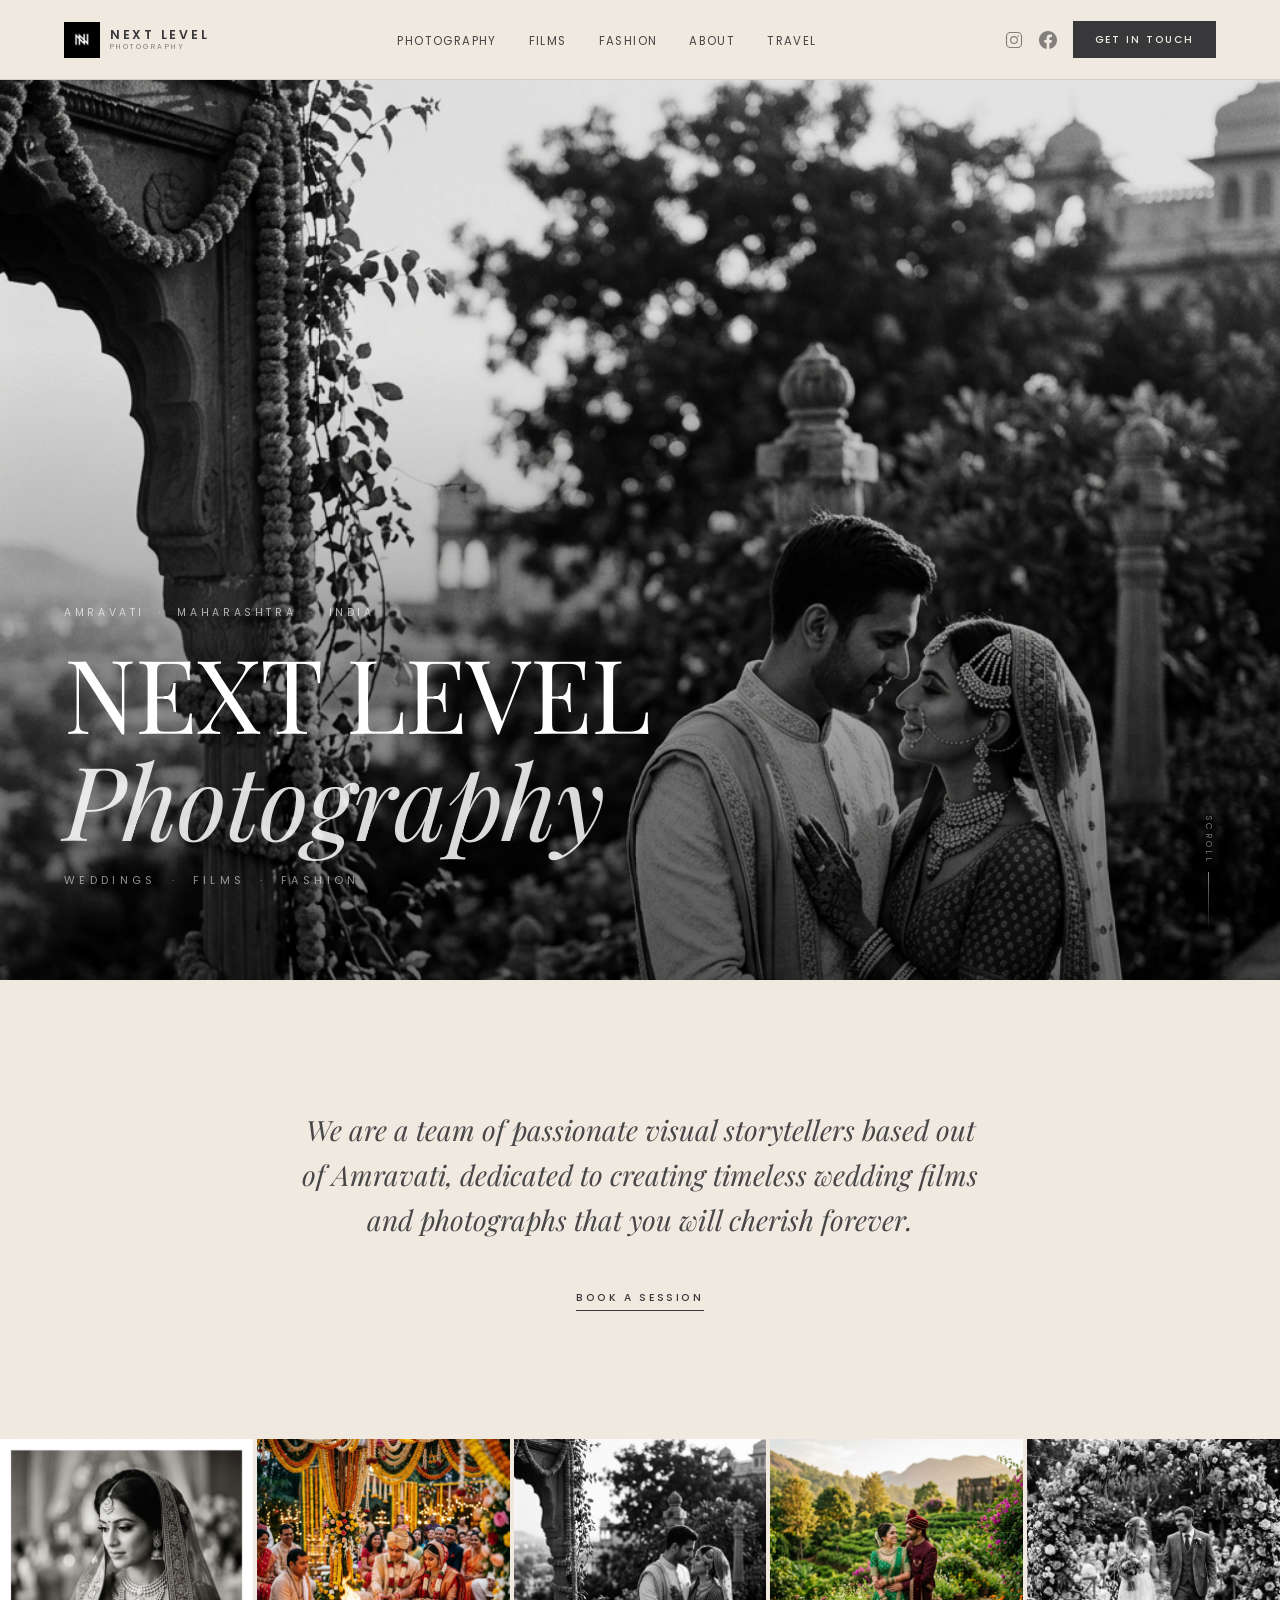
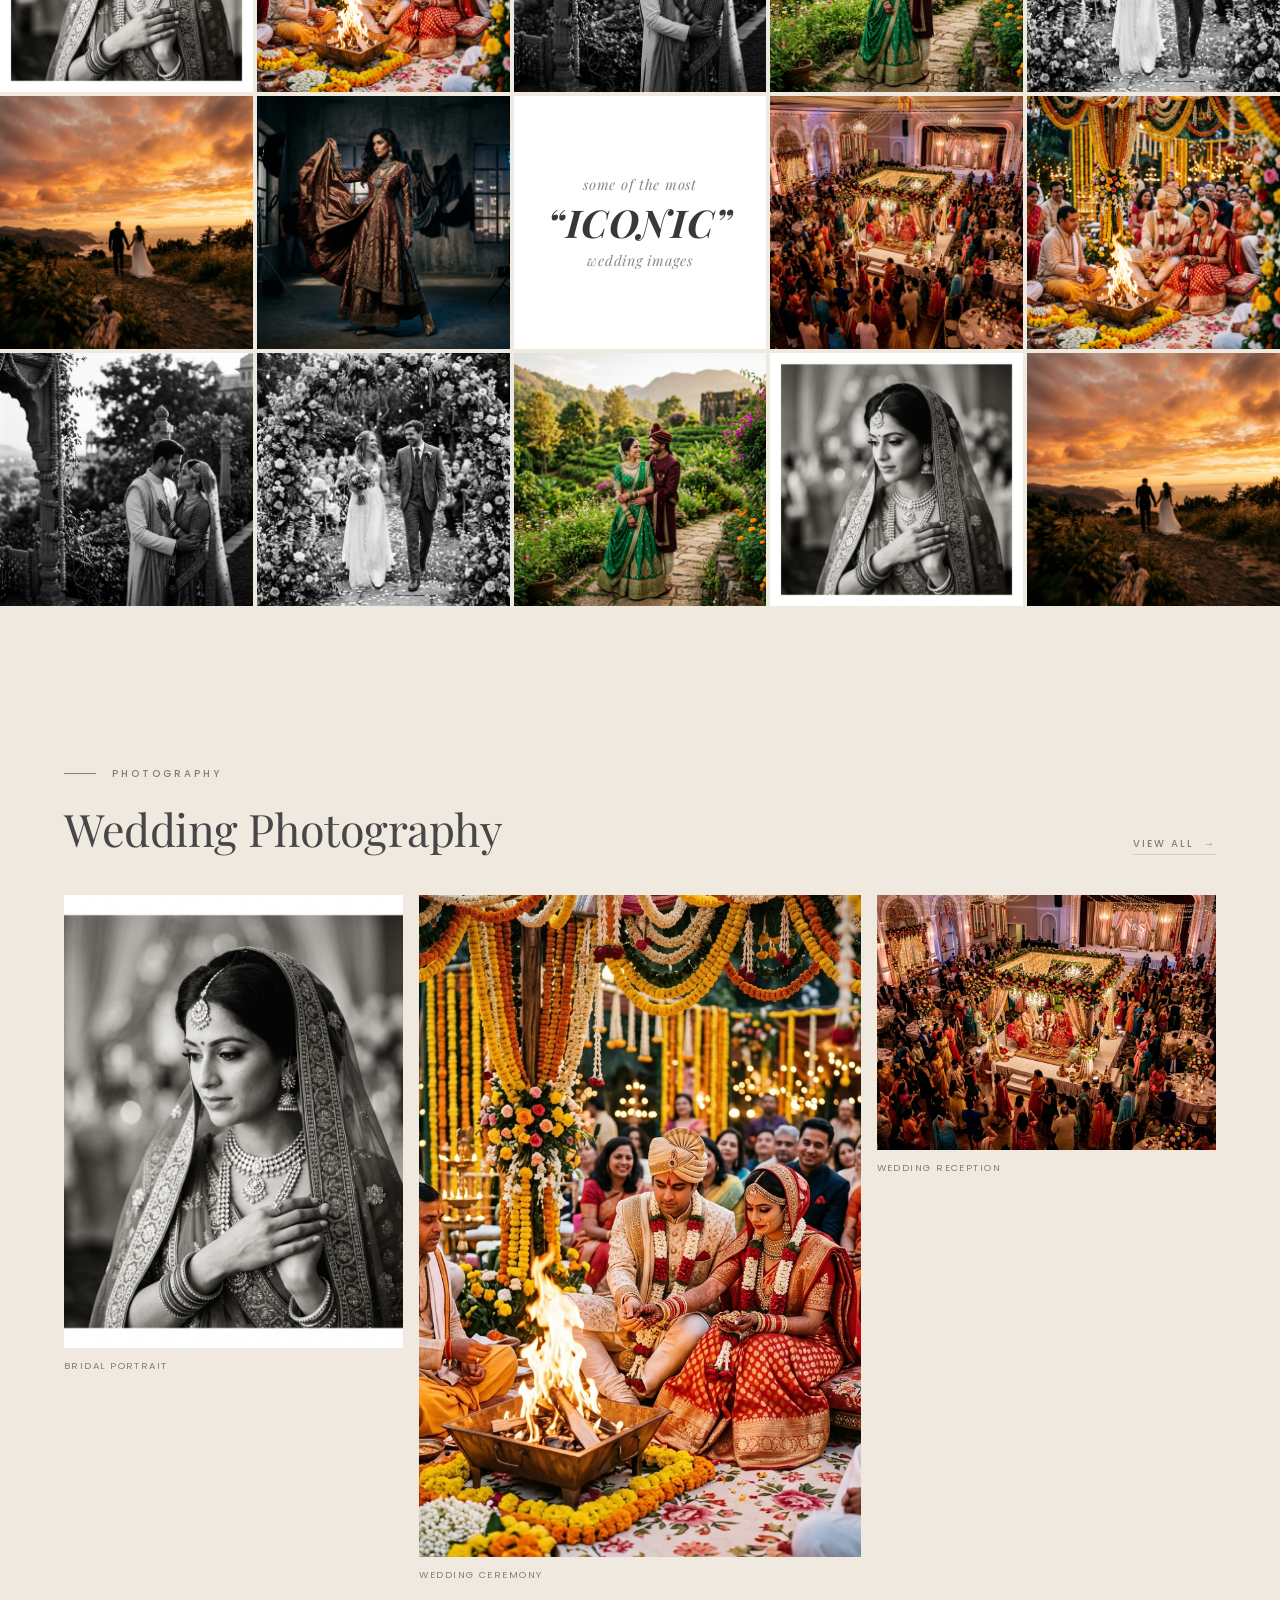
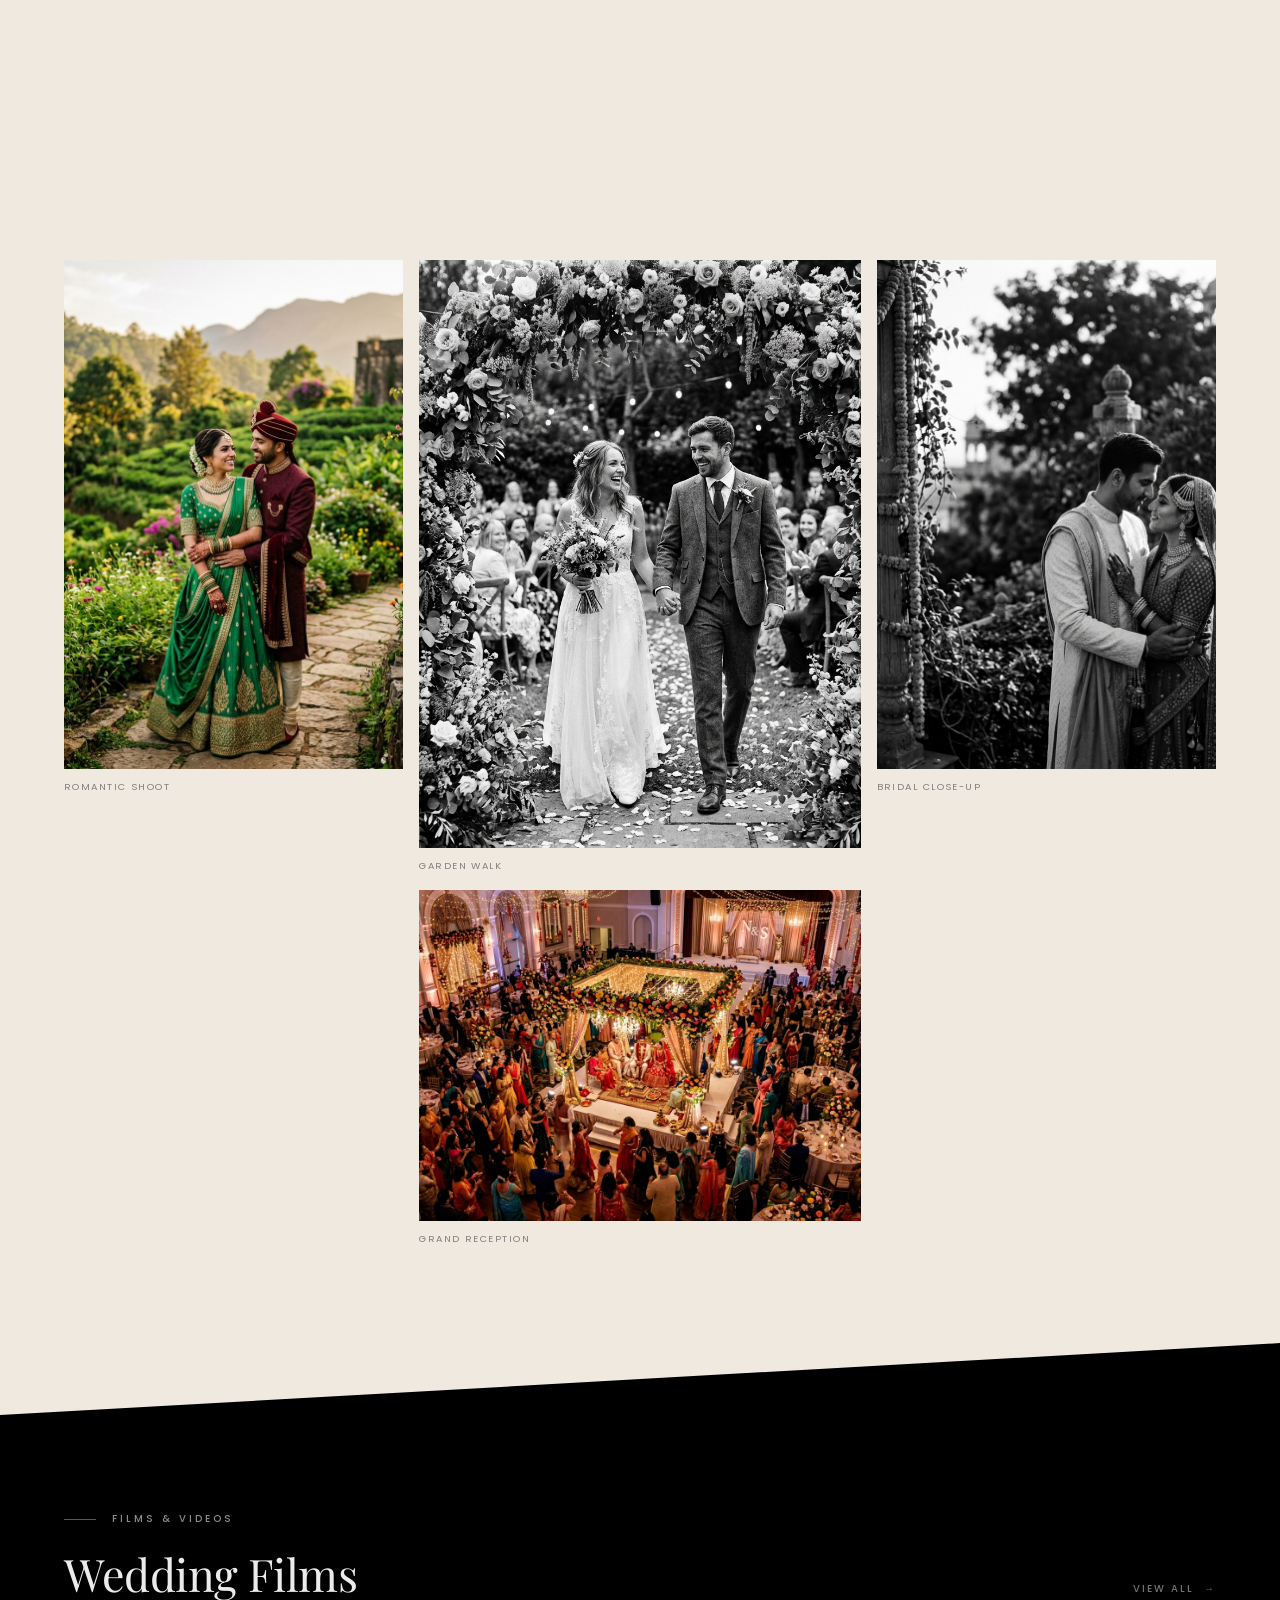
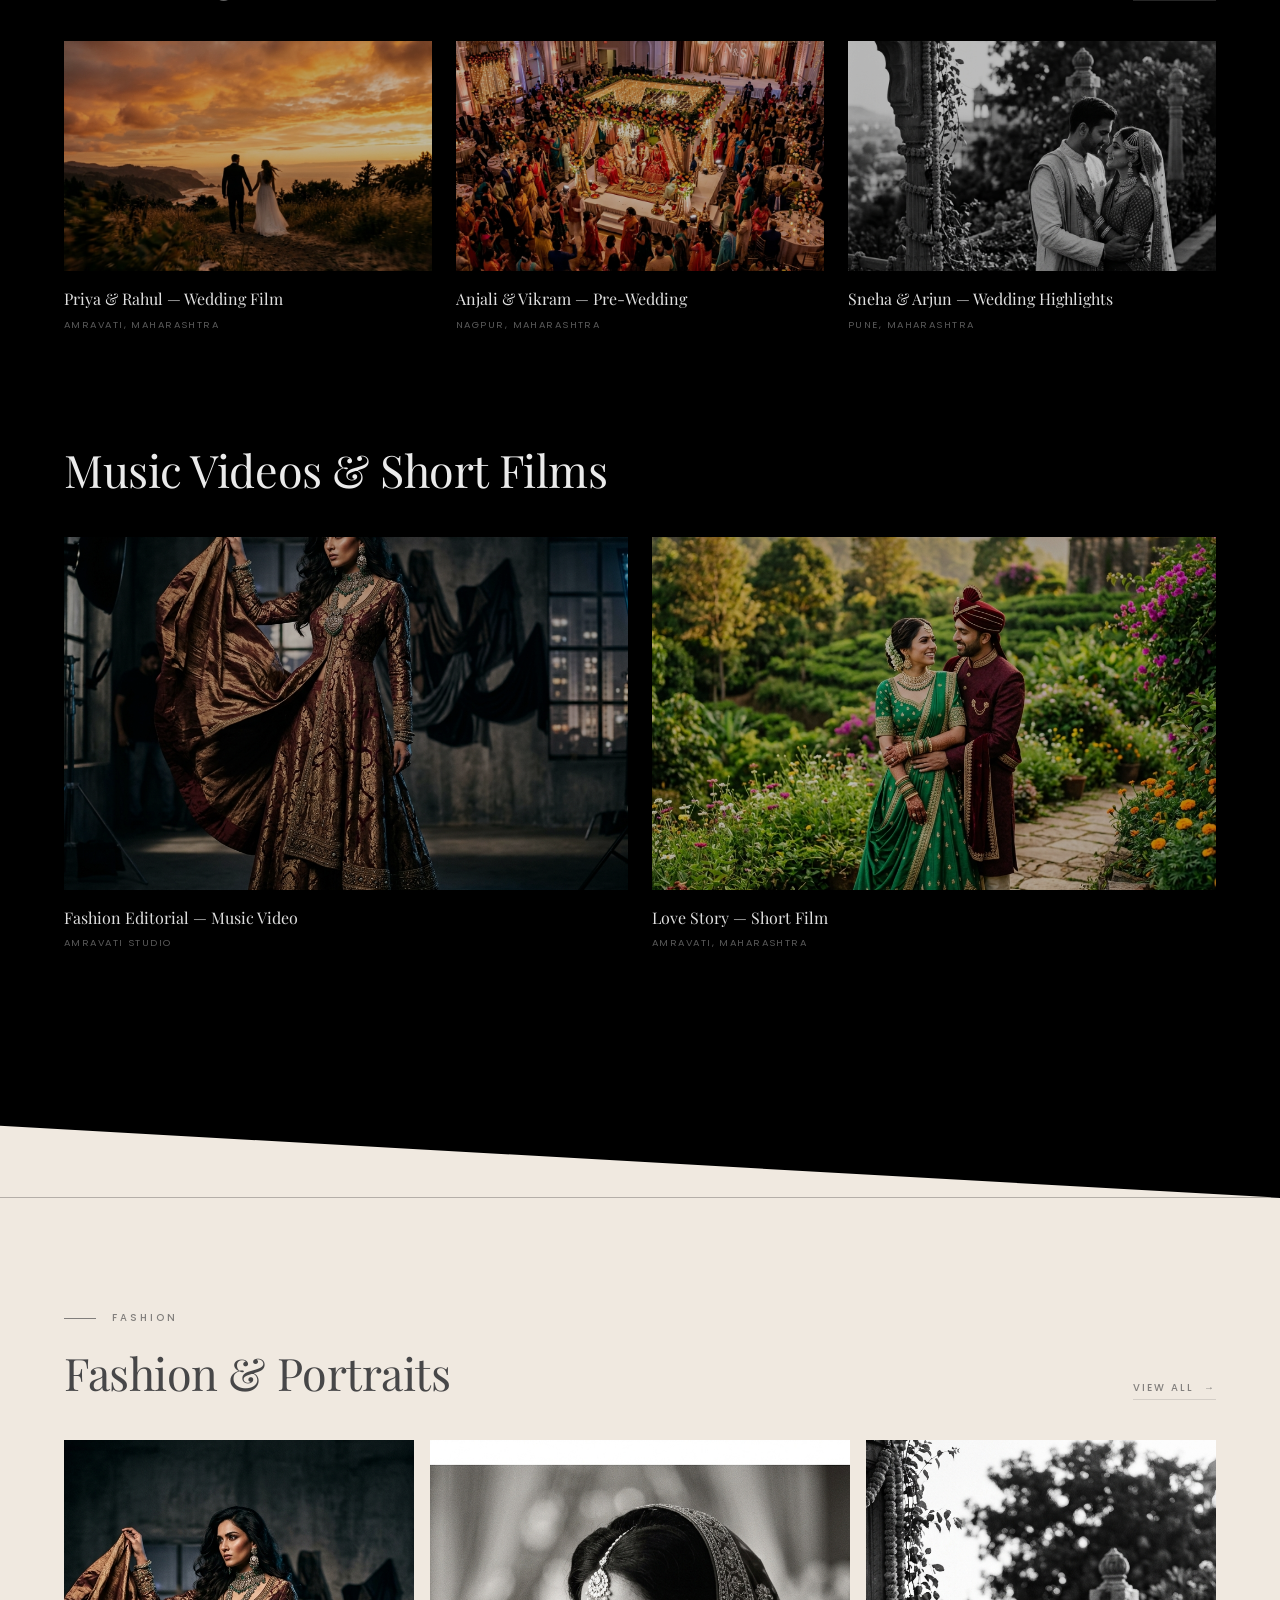
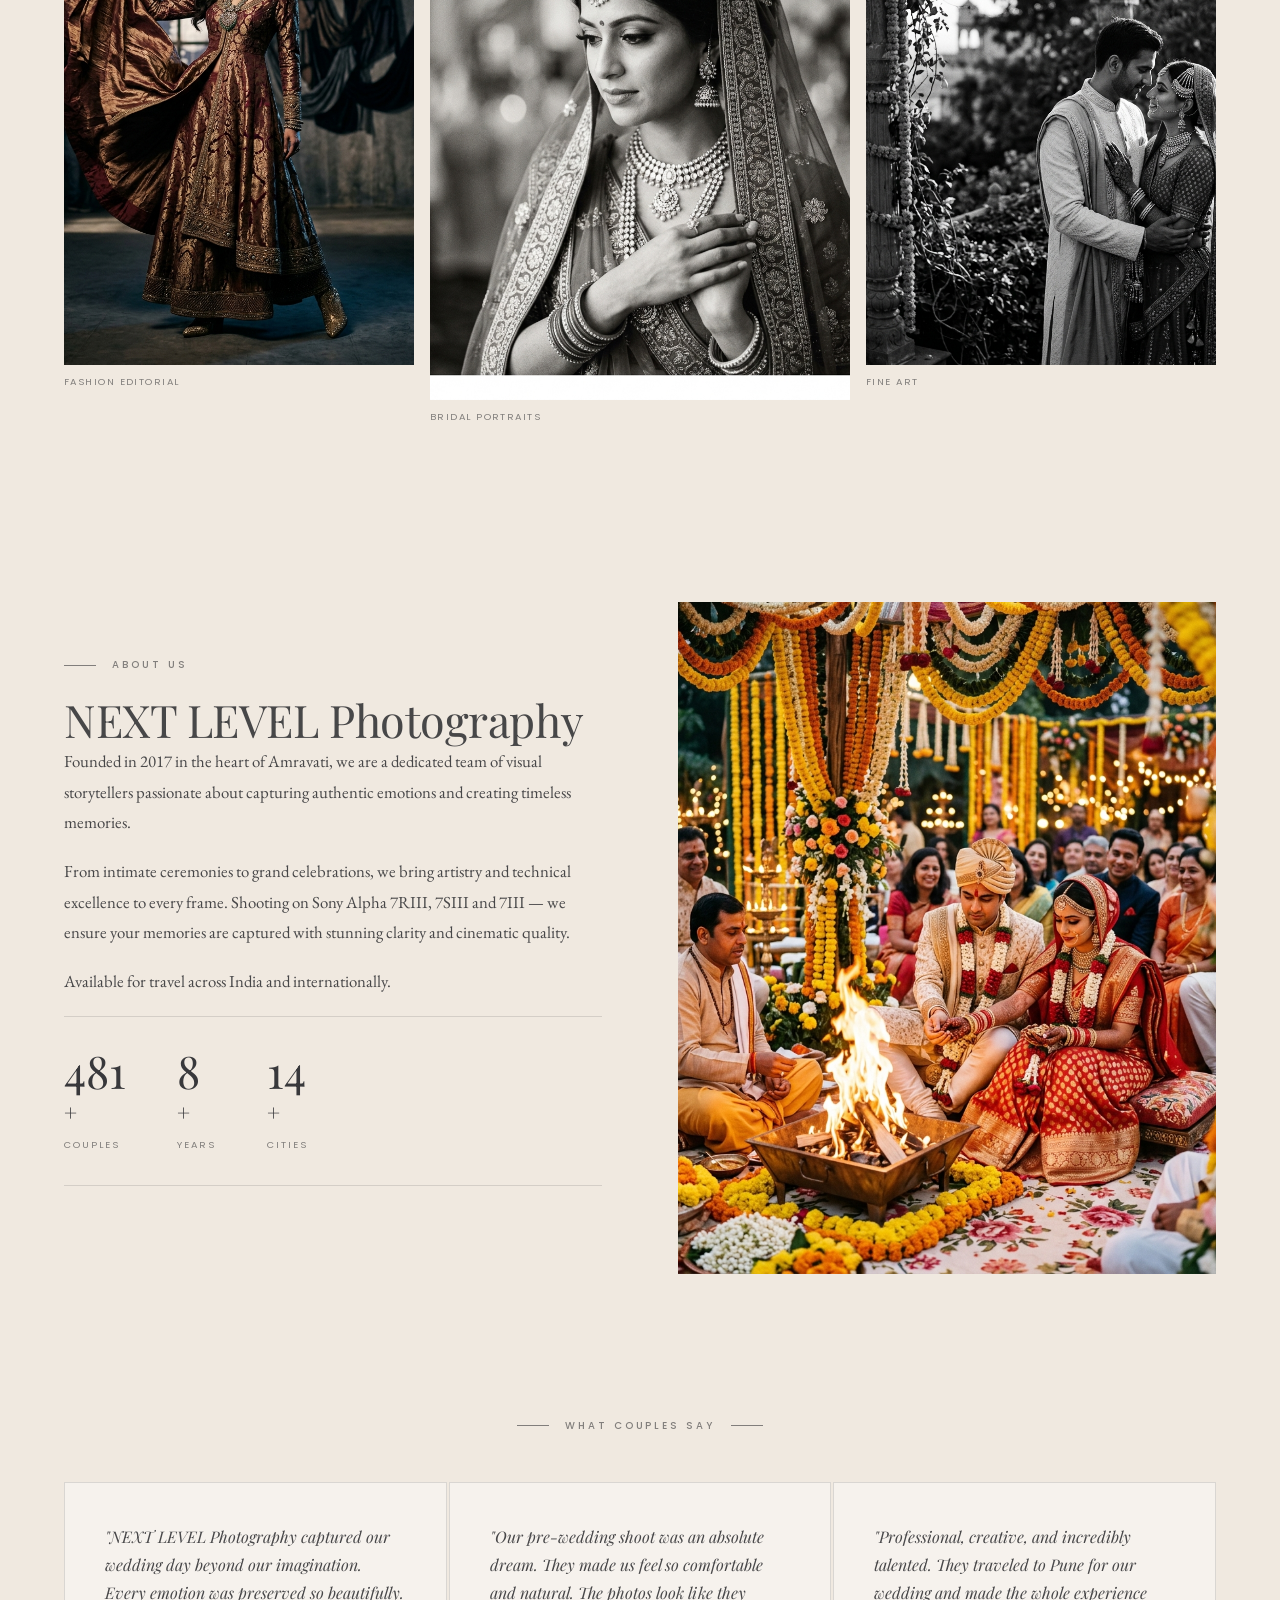
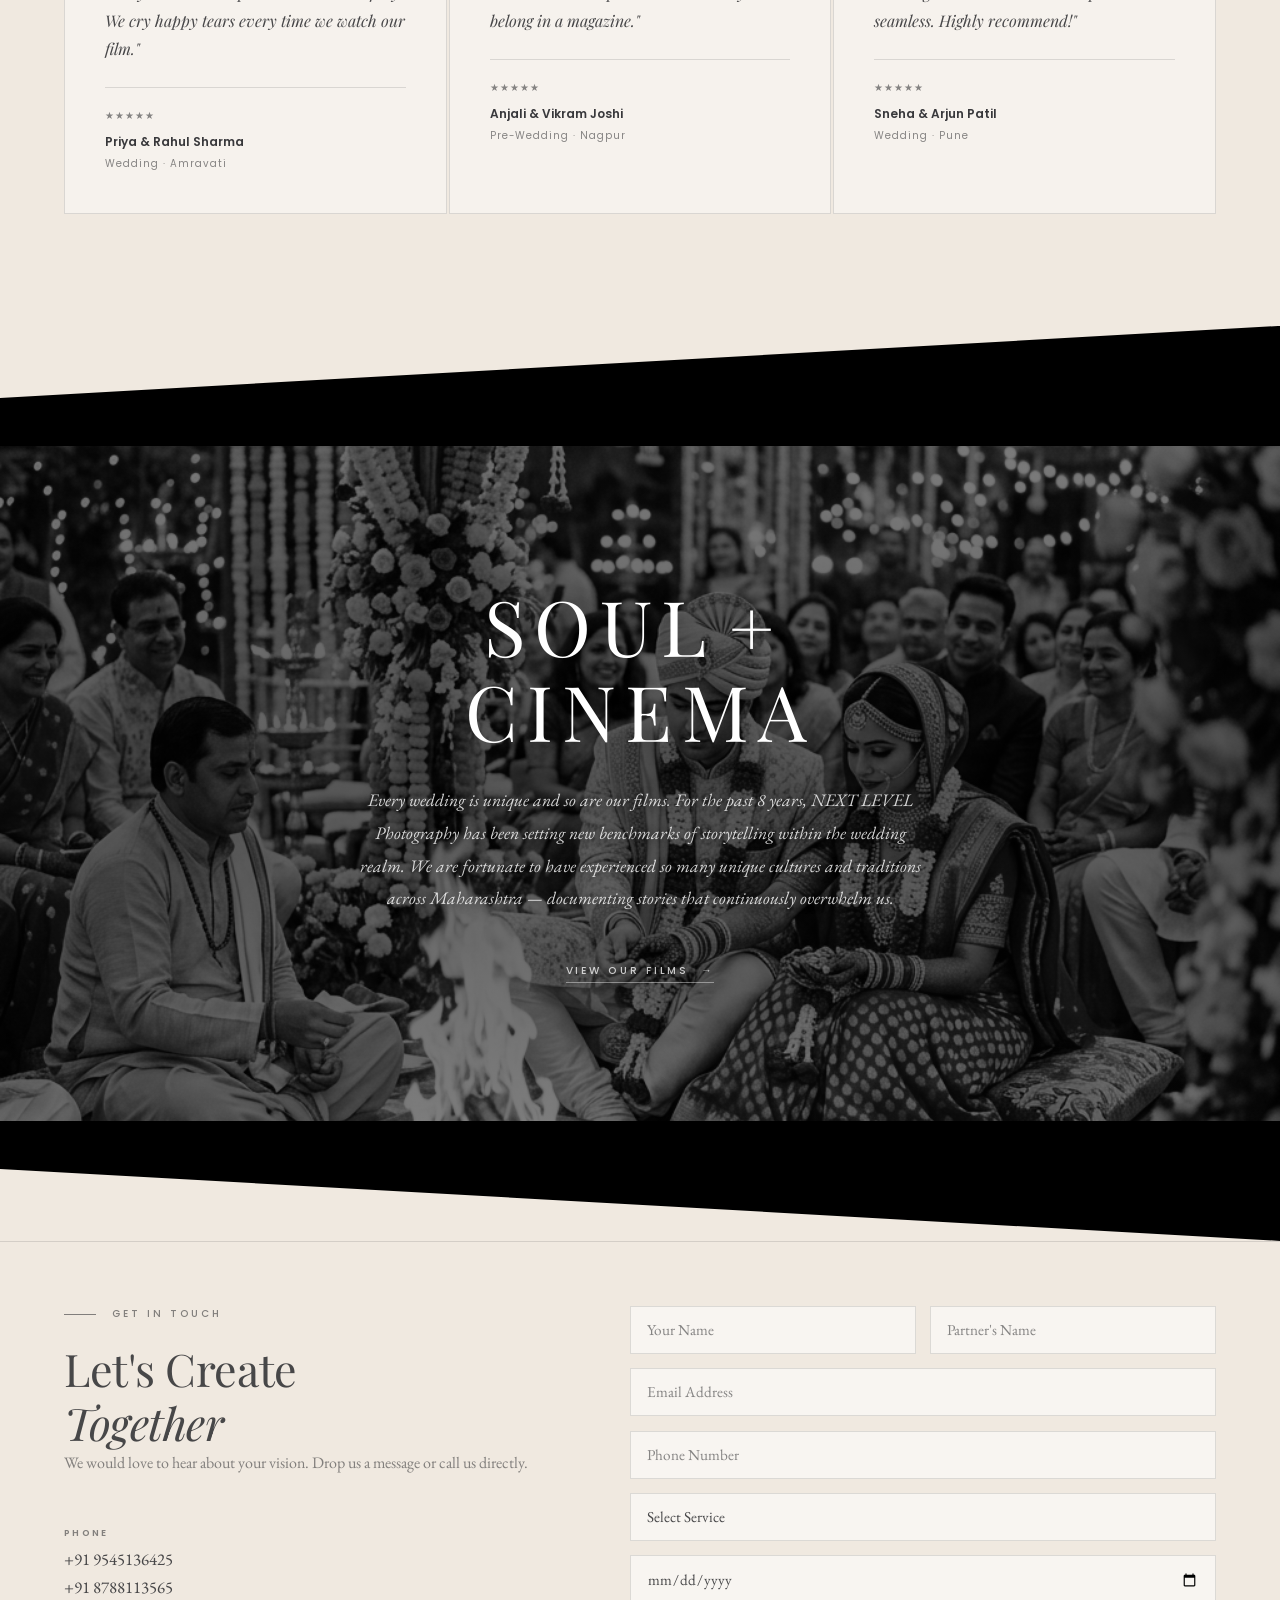
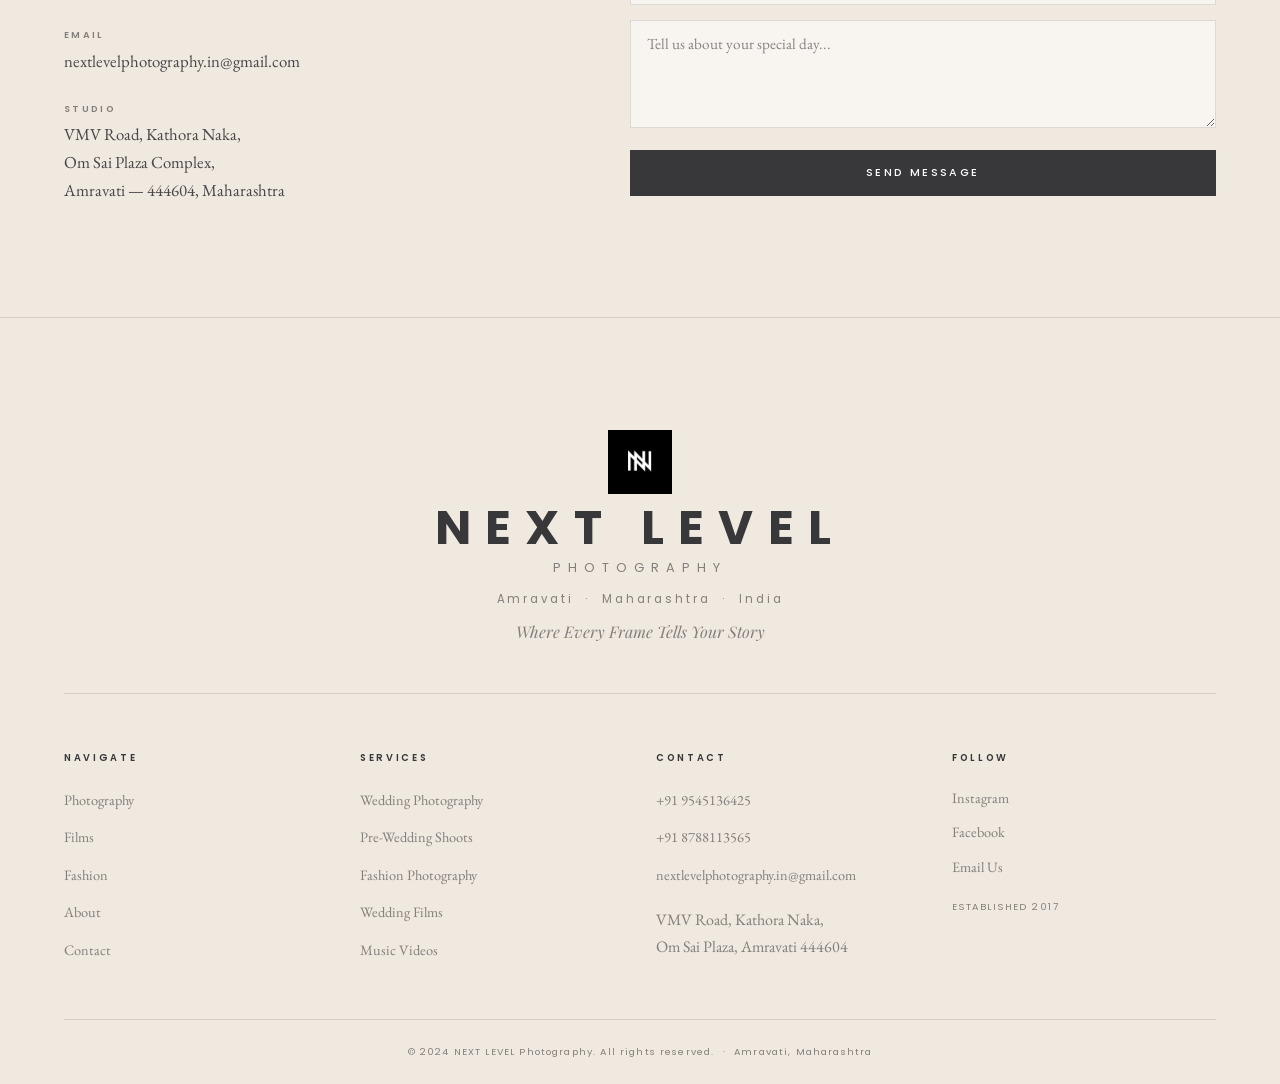
==== index.html @ 2b066a84 "Initial commit: NEXT LEVEL Photography website - houseontheclouds.com clone with NL branding, iconic" ====
<!DOCTYPE html>
<html lang="en">
<head>
  <meta charset="UTF-8" />
  <meta name="viewport" content="width=device-width, initial-scale=1.0" />
  <title>NEXT LEVEL Photography | Wedding Photographers in Amravati</title>
  <meta name="description" content="NEXT LEVEL Photography — Amravati's finest wedding, pre-wedding & fashion photographers. Cinematic films. Call +91 9545136425." />

  <!-- Fonts: exact match to houseontheclouds.com -->
  <link rel="preconnect" href="https://fonts.googleapis.com" />
  <link rel="preconnect" href="https://fonts.gstatic.com" crossorigin />
  <link href="https://fonts.googleapis.com/css2?family=Poppins:ital,wght@0,300;0,400;0,500;0,600;0,700;1,300;1,400&family=Playfair+Display:ital,wght@0,400;0,500;0,600;0,700;1,400;1,500;1,600;1,700&family=EB+Garamond:ital,wght@0,400;0,500;1,400;1,500&display=swap" rel="stylesheet" />

  <link rel="stylesheet" href="style.css" />
</head>
<body>

  <!-- ═══════════════════════════════
       HEADER / NAVIGATION
  ═══════════════════════════════ -->
  <header class="site-header" id="siteHeader">
    <nav class="nav-inner">

      <!-- Left: Logo -->
      <div class="nav-logo">
        <a href="#" class="logo-link">
          <img src="images/nl-logo.png" alt="NL" class="logo-mark" />
          <div class="logo-text-wrap">
            <span class="logo-next">NEXT LEVEL</span>
            <span class="logo-sub">PHOTOGRAPHY</span>
          </div>
        </a>
      </div>

      <!-- Center: Nav links -->
      <ul class="nav-links" id="navLinks">
        <li><a href="#photography" class="nav-item">Photography</a></li>
        <li><a href="#films" class="nav-item">Films</a></li>
        <li><a href="#fashion" class="nav-item">Fashion</a></li>
        <li><a href="#about" class="nav-item">About</a></li>
        <li><a href="#travel" class="nav-item">Travel</a></li>
      </ul>

      <!-- Right: Social + CTA -->
      <div class="nav-right">
        <a href="https://www.instagram.com/" target="_blank" rel="noopener" class="nav-social" aria-label="Instagram">
          <svg width="18" height="18" viewBox="0 0 24 24" fill="none" stroke="currentColor" stroke-width="1.5"><rect x="2" y="2" width="20" height="20" rx="5"/><circle cx="12" cy="12" r="4.5"/><circle cx="17.5" cy="6.5" r="1" fill="currentColor" stroke="none"/></svg>
        </a>
        <a href="https://www.facebook.com/" target="_blank" rel="noopener" class="nav-social" aria-label="Facebook">
          <svg width="18" height="18" viewBox="0 0 24 24" fill="currentColor"><path d="M24 12.073C24 5.405 18.627 0 12 0S0 5.405 0 12.073C0 18.1 4.388 23.094 10.125 24v-8.437H7.078v-3.49h3.047v-2.66c0-3.025 1.792-4.697 4.533-4.697 1.312 0 2.686.236 2.686.236v2.97h-1.513c-1.491 0-1.956.931-1.956 1.886v2.265h3.328l-.532 3.49h-2.796V24C19.612 23.094 24 18.1 24 12.073z"/></svg>
        </a>
        <a href="#contact" class="btn-get-in-touch" id="navCta">Get In Touch</a>
        <!-- Hamburger -->
        <button class="hamburger" id="hamburger" aria-label="Menu">
          <span></span><span></span><span></span>
        </button>
      </div>

    </nav>
  </header>

  <!-- ═══════════════════════════════
       HERO — FULL PAGE VIDEO/IMAGE
  ═══════════════════════════════ -->
  <section class="hero" id="heroSection">
    <div class="hero-media">
      <img src="images/hero_wedding.png" alt="NEXT LEVEL Photography" class="hero-img" id="heroImg" />
    </div>
    <div class="hero-overlay-grad"></div>
    <div class="hero-text">
      <p class="hero-location">Amravati &nbsp;·&nbsp; Maharashtra &nbsp;·&nbsp; India</p>
      <h1 class="hero-title">NEXT LEVEL<br /><em>Photography</em></h1>
      <p class="hero-sub">Weddings &nbsp;·&nbsp; Films &nbsp;·&nbsp; Fashion</p>
    </div>
    <div class="hero-scroll-cue">
      <span>Scroll</span>
      <div class="scroll-arrow"></div>
    </div>
  </section>

  <!-- ═══════════════════════════════
       INTRO QUOTE
  ═══════════════════════════════ -->
  <section class="intro-quote">
    <div class="intro-inner">
      <p class="intro-tagline js-fade-up">
        We are a team of passionate visual storytellers based out of Amravati, dedicated to creating timeless wedding films and photographs that you will cherish forever.
      </p>
      <a href="#contact" class="intro-cta js-fade-up d1">Book A Session</a>
    </div>
  </section>

  <!-- ═══════════════════════════════
       ICONIC PICTURES GRID SECTION
  ═══════════════════════════════ -->
  <section class="iconic-section">
    <div class="iconic-grid">

      <!-- Row 1: 5 squares -->
      <div class="iconic-cell js-fade-up">
        <img src="images/mosaic_portrait.png" alt="" class="iconic-img" />
      </div>
      <div class="iconic-cell js-fade-up d1">
        <img src="images/wedding_ceremony.png" alt="" class="iconic-img" />
      </div>
      <div class="iconic-cell js-fade-up d2">
        <img src="images/hero_wedding.png" alt="" class="iconic-img" />
      </div>
      <div class="iconic-cell js-fade-up d1">
        <img src="images/prewedding.png" alt="" class="iconic-img" />
      </div>
      <div class="iconic-cell js-fade-up d2">
        <img src="images/mosaic_couple.png" alt="" class="iconic-img" />
      </div>

      <!-- Row 2: 2 squares | CENTER TEXT BOX | 2 squares -->
      <div class="iconic-cell js-fade-up">
        <img src="images/films.png" alt="" class="iconic-img" />
      </div>
      <div class="iconic-cell js-fade-up d1">
        <img src="images/fashion.png" alt="" class="iconic-img" />
      </div>
      <!-- CENTER TEXT BOX -->
      <div class="iconic-cell iconic-text-box js-fade-up d2">
        <p class="iconic-pre">some of the most</p>
        <h2 class="iconic-word">&ldquo;ICONIC&rdquo;</h2>
        <p class="iconic-post">wedding images</p>
      </div>
      <div class="iconic-cell js-fade-up d1">
        <img src="images/mosaic_wide.png" alt="" class="iconic-img" />
      </div>
      <div class="iconic-cell js-fade-up d2">
        <img src="images/wedding_ceremony.png" alt="" class="iconic-img" />
      </div>

      <!-- Row 3: 5 squares -->
      <div class="iconic-cell js-fade-up">
        <img src="images/hero_wedding.png" alt="" class="iconic-img" />
      </div>
      <div class="iconic-cell js-fade-up d1">
        <img src="images/mosaic_couple.png" alt="" class="iconic-img" />
      </div>
      <div class="iconic-cell js-fade-up d2">
        <img src="images/prewedding.png" alt="" class="iconic-img" />
      </div>
      <div class="iconic-cell js-fade-up d1">
        <img src="images/mosaic_portrait.png" alt="" class="iconic-img" />
      </div>
      <div class="iconic-cell js-fade-up d2">
        <img src="images/films.png" alt="" class="iconic-img" />
      </div>

    </div>
  </section>

  <!-- ═══════════════════════════════
       PHOTOGRAPHY SECTION — MASONRY GRID
  ═══════════════════════════════ -->
  <section class="photography-section" id="photography">

    <div class="section-label js-fade-up">
      <span class="label-line"></span>
      <span class="label-text">Photography</span>
    </div>

    <div class="section-heading-row js-fade-up">
      <h2 class="section-h2">Wedding Photography</h2>
      <a href="#contact" class="view-all-link">View All &nbsp;→</a>
    </div>

    <!-- Masonry-style photo grid -->
    <div class="photo-masonry">
      <div class="photo-col photo-col-1">
        <div class="photo-item js-fade-up">
          <div class="photo-wrap">
            <img src="images/mosaic_portrait.png" alt="Bridal Portrait" class="photo-img" />
          </div>
          <p class="photo-caption">Bridal Portrait</p>
        </div>
        <div class="photo-item js-fade-up d1">
          <div class="photo-wrap photo-landscape">
            <img src="images/prewedding.png" alt="Pre-Wedding" class="photo-img" />
          </div>
          <p class="photo-caption">Pre-Wedding</p>
        </div>
      </div>
      <div class="photo-col photo-col-2">
        <div class="photo-item js-fade-up d2">
          <div class="photo-wrap photo-tall">
            <img src="images/wedding_ceremony.png" alt="Wedding Ceremony" class="photo-img" />
          </div>
          <p class="photo-caption">Wedding Ceremony</p>
        </div>
      </div>
      <div class="photo-col photo-col-3">
        <div class="photo-item js-fade-up d1">
          <div class="photo-wrap photo-landscape">
            <img src="images/mosaic_wide.png" alt="Wedding Reception" class="photo-img" />
          </div>
          <p class="photo-caption">Wedding Reception</p>
        </div>
        <div class="photo-item js-fade-up d2">
          <div class="photo-wrap">
            <img src="images/mosaic_couple.png" alt="Couple" class="photo-img" />
          </div>
          <p class="photo-caption">Couple Shoot</p>
        </div>
      </div>
    </div>

    <!-- Pre-Wedding row -->
    <div class="section-heading-row js-fade-up" style="margin-top: 6rem;">
      <h2 class="section-h2">Pre-Wedding</h2>
      <a href="#contact" class="view-all-link">View All &nbsp;→</a>
    </div>

    <div class="photo-masonry">
      <div class="photo-col photo-col-1">
        <div class="photo-item js-fade-up">
          <div class="photo-wrap photo-tall">
            <img src="images/prewedding.png" alt="Pre-Wedding" class="photo-img" />
          </div>
          <p class="photo-caption">Romantic shoot</p>
        </div>
      </div>
      <div class="photo-col photo-col-2">
        <div class="photo-item js-fade-up d1">
          <div class="photo-wrap">
            <img src="images/mosaic_couple.png" alt="Couple walk" class="photo-img" />
          </div>
          <p class="photo-caption">Garden walk</p>
        </div>
        <div class="photo-item js-fade-up d2">
          <div class="photo-wrap photo-landscape">
            <img src="images/mosaic_wide.png" alt="Grand reception" class="photo-img" />
          </div>
          <p class="photo-caption">Grand reception</p>
        </div>
      </div>
      <div class="photo-col photo-col-3">
        <div class="photo-item js-fade-up d2">
          <div class="photo-wrap photo-tall">
            <img src="images/hero_wedding.png" alt="Bridal portrait" class="photo-img" />
          </div>
          <p class="photo-caption">Bridal close-up</p>
        </div>
      </div>
    </div>

  </section>

  <!-- ═══════════════════════════════
       DIAGONAL SPLIT TRANSITION
  ═══════════════════════════════ -->
  <div class="diagonal-split"></div>

  <!-- ═══════════════════════════════
       FILMS SECTION (BLACK BG)
  ═══════════════════════════════ -->
  <section class="films-section" id="films">

    <div class="section-label light js-fade-up">
      <span class="label-line"></span>
      <span class="label-text">Films &amp; Videos</span>
    </div>

    <div class="section-heading-row js-fade-up">
      <h2 class="section-h2 light">Wedding Films</h2>
      <a href="#contact" class="view-all-link light">View All &nbsp;→</a>
    </div>

    <!-- Film grid / thumbnails -->
    <div class="films-grid">
      <div class="film-card js-fade-up" id="film1">
        <div class="film-thumb">
          <img src="images/films.png" alt="Cinematic Wedding Film" class="film-img" />
          <div class="film-play">
            <div class="play-btn">
              <svg viewBox="0 0 24 24" width="26" height="26" fill="white"><polygon points="5,3 19,12 5,21"/></svg>
            </div>
          </div>
          <div class="film-overlay"></div>
        </div>
        <div class="film-info">
          <h3 class="film-title">Priya &amp; Rahul — Wedding Film</h3>
          <p class="film-loc">Amravati, Maharashtra</p>
        </div>
      </div>

      <div class="film-card js-fade-up d1" id="film2">
        <div class="film-thumb">
          <img src="images/mosaic_wide.png" alt="Cinematic Pre-Wedding Film" class="film-img" />
          <div class="film-play">
            <div class="play-btn">
              <svg viewBox="0 0 24 24" width="26" height="26" fill="white"><polygon points="5,3 19,12 5,21"/></svg>
            </div>
          </div>
          <div class="film-overlay"></div>
        </div>
        <div class="film-info">
          <h3 class="film-title">Anjali &amp; Vikram — Pre-Wedding</h3>
          <p class="film-loc">Nagpur, Maharashtra</p>
        </div>
      </div>

      <div class="film-card js-fade-up d2" id="film3">
        <div class="film-thumb">
          <img src="images/hero_wedding.png" alt="Wedding Highlights" class="film-img" />
          <div class="film-play">
            <div class="play-btn">
              <svg viewBox="0 0 24 24" width="26" height="26" fill="white"><polygon points="5,3 19,12 5,21"/></svg>
            </div>
          </div>
          <div class="film-overlay"></div>
        </div>
        <div class="film-info">
          <h3 class="film-title">Sneha &amp; Arjun — Wedding Highlights</h3>
          <p class="film-loc">Pune, Maharashtra</p>
        </div>
      </div>
    </div>

    <!-- Music Videos -->
    <div class="section-heading-row js-fade-up" style="margin-top: 6rem;">
      <h2 class="section-h2 light">Music Videos &amp; Short Films</h2>
    </div>
    <div class="films-grid films-grid-2">
      <div class="film-card js-fade-up" id="film4">
        <div class="film-thumb">
          <img src="images/fashion.png" alt="Fashion Music Video" class="film-img" />
          <div class="film-play">
            <div class="play-btn">
              <svg viewBox="0 0 24 24" width="26" height="26" fill="white"><polygon points="5,3 19,12 5,21"/></svg>
            </div>
          </div>
          <div class="film-overlay"></div>
        </div>
        <div class="film-info">
          <h3 class="film-title">Fashion Editorial — Music Video</h3>
          <p class="film-loc">Amravati Studio</p>
        </div>
      </div>
      <div class="film-card js-fade-up d1" id="film5">
        <div class="film-thumb">
          <img src="images/prewedding.png" alt="Short Film" class="film-img" />
          <div class="film-play">
            <div class="play-btn">
              <svg viewBox="0 0 24 24" width="26" height="26" fill="white"><polygon points="5,3 19,12 5,21"/></svg>
            </div>
          </div>
          <div class="film-overlay"></div>
        </div>
        <div class="film-info">
          <h3 class="film-title">Love Story — Short Film</h3>
          <p class="film-loc">Amravati, Maharashtra</p>
        </div>
      </div>
    </div>

  </section>

  <!-- ═══════════════════════════════
       DIAGONAL SPLIT BACK TO BEIGE
  ═══════════════════════════════ -->
  <div class="diagonal-split reversed"></div>

  <!-- ═══════════════════════════════
       FASHION SECTION
  ═══════════════════════════════ -->
  <section class="fashion-section" id="fashion">
    <div class="section-label js-fade-up">
      <span class="label-line"></span>
      <span class="label-text">Fashion</span>
    </div>
    <div class="section-heading-row js-fade-up">
      <h2 class="section-h2">Fashion &amp; Portraits</h2>
      <a href="#contact" class="view-all-link">View All &nbsp;→</a>
    </div>
    <div class="fashion-grid">
      <div class="fashion-item js-fade-up">
        <div class="photo-wrap photo-tall">
          <img src="images/fashion.png" alt="Fashion Photography" class="photo-img" />
        </div>
        <p class="photo-caption">Fashion Editorial</p>
      </div>
      <div class="fashion-item js-fade-up d1">
        <div class="photo-wrap">
          <img src="images/mosaic_portrait.png" alt="Portrait" class="photo-img" />
        </div>
        <p class="photo-caption">Bridal Portraits</p>
      </div>
      <div class="fashion-item js-fade-up d2">
        <div class="photo-wrap photo-tall">
          <img src="images/hero_wedding.png" alt="Candid" class="photo-img" />
        </div>
        <p class="photo-caption">Fine Art</p>
      </div>
    </div>
  </section>

  <!-- ═══════════════════════════════
       ABOUT SECTION
  ═══════════════════════════════ -->
  <section class="about-section" id="about">
    <div class="about-inner">
      <div class="about-text js-fade-up">
        <div class="section-label">
          <span class="label-line"></span>
          <span class="label-text">About Us</span>
        </div>
        <h2 class="section-h2">NEXT LEVEL Photography</h2>
        <p class="about-body">
          Founded in 2017 in the heart of Amravati, we are a dedicated team of visual storytellers passionate about capturing authentic emotions and creating timeless memories.
        </p>
        <p class="about-body">
          From intimate ceremonies to grand celebrations, we bring artistry and technical excellence to every frame. Shooting on Sony Alpha 7RIII, 7SIII and 7III — we ensure your memories are captured with stunning clarity and cinematic quality.
        </p>
        <p class="about-body">
          Available for travel across India and internationally.
        </p>
        <div class="about-stats">
          <div class="about-stat">
            <span class="stat-num" data-target="500">0</span><span class="stat-plus">+</span>
            <span class="stat-lbl">Couples</span>
          </div>
          <div class="about-stat">
            <span class="stat-num" data-target="8">0</span><span class="stat-plus">+</span>
            <span class="stat-lbl">Years</span>
          </div>
          <div class="about-stat">
            <span class="stat-num" data-target="15">0</span><span class="stat-plus">+</span>
            <span class="stat-lbl">Cities</span>
          </div>
        </div>
      </div>
      <div class="about-img-wrap js-fade-up d2">
        <img src="images/wedding_ceremony.png" alt="About NEXT LEVEL Photography" class="about-img" />
      </div>
    </div>
  </section>

  <!-- ═══════════════════════════════
       TESTIMONIALS
  ═══════════════════════════════ -->
  <section class="testimonials-section">
    <div class="container">
      <div class="section-label js-fade-up" style="justify-content:center;">
        <span class="label-line"></span>
        <span class="label-text">What Couples Say</span>
        <span class="label-line"></span>
      </div>
      <div class="testimonials-grid">
        <div class="testimonial js-fade-up">
          <p class="t-quote">"NEXT LEVEL Photography captured our wedding day beyond our imagination. Every emotion was preserved so beautifully. We cry happy tears every time we watch our film."</p>
          <div class="t-author">
            <span class="t-stars">★★★★★</span>
            <strong>Priya &amp; Rahul Sharma</strong>
            <span>Wedding · Amravati</span>
          </div>
        </div>
        <div class="testimonial js-fade-up d1">
          <p class="t-quote">"Our pre-wedding shoot was an absolute dream. They made us feel so comfortable and natural. The photos look like they belong in a magazine."</p>
          <div class="t-author">
            <span class="t-stars">★★★★★</span>
            <strong>Anjali &amp; Vikram Joshi</strong>
            <span>Pre-Wedding · Nagpur</span>
          </div>
        </div>
        <div class="testimonial js-fade-up d2">
          <p class="t-quote">"Professional, creative, and incredibly talented. They traveled to Pune for our wedding and made the whole experience seamless. Highly recommend!"</p>
          <div class="t-author">
            <span class="t-stars">★★★★★</span>
            <strong>Sneha &amp; Arjun Patil</strong>
            <span>Wedding · Pune</span>
          </div>
        </div>
      </div>
    </div>
  </section>

  <!-- ═══════════════════════════════
       SOUL + CINEMA — AUTOPLAY VIDEO
  ═══════════════════════════════ -->

  <!-- Diagonal cut: beige → black -->
  <div class="diagonal-split"></div>

  <section class="soul-cinema" id="soulCinema">
    <!-- Autoplay background video -->
    <video
      class="sc-video"
      id="scVideo"
      autoplay
      muted
      loop
      playsinline
      preload="auto"
      poster="images/wedding_ceremony.png"
    >
      <!-- Multiple sources fallback chain -->
      <source src="https://cdn.coverr.co/videos/coverr-wedding-couple-dancing-1573/1080p.mp4" type="video/mp4" />
      <source src="https://assets.mixkit.co/videos/preview/mixkit-couple-holding-hands-at-their-reception-4622-large.mp4" type="video/mp4" />
      <source src="https://assets.mixkit.co/videos/preview/mixkit-bride-and-groom-kissing-during-the-wedding-4600-large.mp4" type="video/mp4" />
    </video>

    <!-- Dark overlay -->
    <div class="sc-overlay"></div>

    <!-- Text content -->
    <div class="sc-content js-fade-up">
      <h2 class="sc-title">SOUL&thinsp;+&thinsp;CINEMA</h2>
      <p class="sc-body">
        Every wedding is unique and so are our films. For the past 8 years,
        NEXT LEVEL Photography has been setting new benchmarks of
        storytelling within the wedding realm. We are fortunate to have
        experienced so many unique cultures and traditions across
        Maharashtra — documenting stories that continuously overwhelm us.
      </p>
      <a href="#films" class="sc-cta">View Our Films &nbsp;→</a>
    </div>
  </section>

  <!-- Diagonal cut: black → beige -->
  <div class="diagonal-split reversed"></div>

  <!-- ═══════════════════════════════
       CONTACT SECTION
  ═══════════════════════════════ -->
  <section class="contact-section" id="contact">
    <div class="contact-inner">
      <div class="contact-left js-fade-up">
        <div class="section-label">
          <span class="label-line"></span>
          <span class="label-text">Get in Touch</span>
        </div>
        <h2 class="section-h2">Let's Create<br /><em>Together</em></h2>
        <p class="contact-desc">We would love to hear about your vision. Drop us a message or call us directly.</p>

        <div class="contact-info-list">
          <div class="contact-info-item" id="contactPhone">
            <div class="ci-label">Phone</div>
            <a href="tel:+919545136425" class="ci-value">+91 9545136425</a>
            <a href="tel:+918788113565" class="ci-value">+91 8788113565</a>
          </div>
          <div class="contact-info-item" id="contactMail">
            <div class="ci-label">Email</div>
            <a href="mailto:nextlevelphotography.in@gmail.com" class="ci-value">nextlevelphotography.in@gmail.com</a>
          </div>
          <div class="contact-info-item" id="contactAddr">
            <div class="ci-label">Studio</div>
            <span class="ci-value">VMV Road, Kathora Naka,<br />Om Sai Plaza Complex,<br />Amravati — 444604, Maharashtra</span>
          </div>
        </div>
      </div>

      <div class="contact-form-wrap js-fade-up d1">
        <form id="contactForm" class="contact-form" novalidate>
          <div class="form-row-2">
            <div class="form-field">
              <input type="text" id="fname" placeholder="Your Name" required />
            </div>
            <div class="form-field">
              <input type="text" id="pname" placeholder="Partner's Name" />
            </div>
          </div>
          <div class="form-field">
            <input type="email" id="email" placeholder="Email Address" required />
          </div>
          <div class="form-field">
            <input type="tel" id="phone" placeholder="Phone Number" />
          </div>
          <div class="form-field">
            <select id="service">
              <option value="" disabled selected>Select Service</option>
              <option>Wedding Photography</option>
              <option>Pre-Wedding Shoot</option>
              <option>Fashion Photography</option>
              <option>Wedding Films</option>
              <option>Music Videos / Short Films</option>
              <option>Other</option>
            </select>
          </div>
          <div class="form-field">
            <input type="date" id="edate" />
          </div>
          <div class="form-field">
            <textarea id="msg" rows="4" placeholder="Tell us about your special day..."></textarea>
          </div>
          <button type="submit" class="btn-submit" id="submitBtn">Send Message</button>
        </form>
      </div>
    </div>
  </section>

  <!-- ═══════════════════════════════
       FOOTER
  ═══════════════════════════════ -->
  <footer class="site-footer">
    <div class="footer-top js-fade-up">
      <div class="footer-logo-big">
        <img src="images/nl-logo.png" alt="NEXT LEVEL Photography" class="footer-logo-mark" />
        <span class="fl-next">NEXT LEVEL</span>
        <span class="fl-photo">PHOTOGRAPHY</span>
      </div>
      <p class="footer-location">Amravati &nbsp;·&nbsp; Maharashtra &nbsp;·&nbsp; India</p>
      <p class="footer-tagline">Where Every Frame Tells Your Story</p>
    </div>

    <div class="footer-divider"></div>

    <div class="footer-bottom">
      <div class="footer-col">
        <h4 class="footer-col-title">Navigate</h4>
        <ul class="footer-ul">
          <li><a href="#photography">Photography</a></li>
          <li><a href="#films">Films</a></li>
          <li><a href="#fashion">Fashion</a></li>
          <li><a href="#about">About</a></li>
          <li><a href="#contact">Contact</a></li>
        </ul>
      </div>
      <div class="footer-col">
        <h4 class="footer-col-title">Services</h4>
        <ul class="footer-ul">
          <li><a href="#photography">Wedding Photography</a></li>
          <li><a href="#photography">Pre-Wedding Shoots</a></li>
          <li><a href="#fashion">Fashion Photography</a></li>
          <li><a href="#films">Wedding Films</a></li>
          <li><a href="#films">Music Videos</a></li>
        </ul>
      </div>
      <div class="footer-col">
        <h4 class="footer-col-title">Contact</h4>
        <ul class="footer-ul">
          <li><a href="tel:+919545136425">+91 9545136425</a></li>
          <li><a href="tel:+918788113565">+91 8788113565</a></li>
          <li><a href="mailto:nextlevelphotography.in@gmail.com">nextlevelphotography.in@gmail.com</a></li>
          <li style="margin-top:.5rem; color:var(--clr-text-muted)">VMV Road, Kathora Naka,<br />Om Sai Plaza, Amravati 444604</li>
        </ul>
      </div>
      <div class="footer-col">
        <h4 class="footer-col-title">Follow</h4>
        <div class="footer-social">
          <a href="https://www.instagram.com/" target="_blank" rel="noopener" class="fs-link">Instagram</a>
          <a href="https://www.facebook.com/" target="_blank" rel="noopener" class="fs-link">Facebook</a>
          <a href="mailto:nextlevelphotography.in@gmail.com" class="fs-link">Email Us</a>
        </div>
        <p class="footer-since">Established 2017</p>
      </div>
    </div>

    <div class="footer-copy">
      <p>&copy; 2024 NEXT LEVEL Photography. All rights reserved. &nbsp;·&nbsp; Amravati, Maharashtra</p>
    </div>
  </footer>

  <script src="script.js"></script>
</body>
</html>
---- style.css ----
/* ============================================================
   NEXT LEVEL PHOTOGRAPHY — style.css
   Pixel-perfect clone of houseontheclouds.com design language
   Background: #F0E9E0 (beige/cream)  |  Films: #000000
   Fonts: Playfair Display + Poppins + EB Garamond
   ============================================================ */

/* ---------- DESIGN TOKENS ---------- */
:root {
  --clr-bg:       #f0e9e0;     /* exact cream from site */
  --clr-bg-dark:  #000000;     /* films section black */
  --clr-text:     rgba(56, 56, 59, 0.92);
  --clr-text-muted: rgba(56, 56, 59, 0.60);
  --clr-text-light: rgba(255,255,255,0.80);
  --clr-accent:   #38383b;     /* dark text accent */
  --clr-border:   rgba(56,56,59,0.15);

  --font-body:    'EB Garamond', Georgia, serif;
  --font-sans:    'Poppins', sans-serif;
  --font-display: 'Playfair Display', Georgia, serif;

  --nav-h:        80px;
  --max-w:        1320px;
  --gutter:       clamp(24px, 5vw, 80px);

  --ease:         cubic-bezier(0.25, 0.46, 0.45, 0.94);
  --ease-out:     cubic-bezier(0.0, 0.0, 0.2, 1);
}

/* ---------- RESET ---------- */
*, *::before, *::after { box-sizing: border-box; margin: 0; padding: 0; }
html { scroll-behavior: smooth; font-size: 16px; }
body {
  background: var(--clr-bg);
  color: var(--clr-text);
  font-family: var(--font-body);
  line-height: 1.7;
  overflow-x: hidden;
}
img { display: block; max-width: 100%; }
a { text-decoration: none; color: inherit; }
ul { list-style: none; }

/* Selection */
::selection { background: var(--clr-accent); color: #fff; }

/* Scrollbar */
::-webkit-scrollbar { width: 3px; }
::-webkit-scrollbar-thumb { background: var(--clr-accent); }

/* ============================================================
   SCROLL ANIMATION CLASSES
   ============================================================ */
.js-fade-up {
  opacity: 0;
  transform: translateY(48px);
  transition: opacity 0.85s var(--ease), transform 0.85s var(--ease);
}
.js-fade-up.is-visible {
  opacity: 1;
  transform: translateY(0);
}
.d1 { transition-delay: 0.15s !important; }
.d2 { transition-delay: 0.30s !important; }
.d3 { transition-delay: 0.45s !important; }

/* ============================================================
   HEADER / NAVIGATION
   ============================================================ */
.site-header {
  position: fixed;
  top: 0; left: 0; right: 0;
  z-index: 100;
  height: var(--nav-h);
  background: var(--clr-bg);
  border-bottom: 1px solid var(--clr-border);
  transition: box-shadow 0.3s ease;
}
.site-header.scrolled {
  box-shadow: 0 2px 24px rgba(0,0,0,0.08);
}
/* FILMS section: make header darker */
body.in-films .site-header {
  background: #111;
  border-bottom-color: rgba(255,255,255,0.08);
}

.nav-inner {
  max-width: var(--max-w);
  margin: 0 auto;
  padding: 0 var(--gutter);
  height: 100%;
  display: flex;
  align-items: center;
  gap: 2rem;
}

/* --- Logo --- */
.nav-logo { flex-shrink: 0; }
.logo-link {
  display: flex;
  flex-direction: row;
  align-items: center;
  gap: 10px;
  line-height: 1;
}
.logo-mark {
  width: 36px;
  height: 36px;
  object-fit: contain;
  flex-shrink: 0;
}
.logo-text-wrap {
  display: flex;
  flex-direction: column;
  gap: 1px;
}
.logo-next {
  font-family: var(--font-sans);
  font-size: 0.78rem;
  font-weight: 600;
  letter-spacing: 0.22em;
  text-transform: uppercase;
  color: var(--clr-accent);
}
.logo-sub {
  font-family: var(--font-sans);
  font-size: 0.44rem;
  font-weight: 400;
  letter-spacing: 0.35em;
  text-transform: uppercase;
  color: var(--clr-text-muted);
}

/* --- Center nav links --- */
.nav-links {
  display: flex;
  align-items: center;
  gap: clamp(1rem, 2.5vw, 2.2rem);
  flex: 1;
  justify-content: center;
}
.nav-item {
  font-family: var(--font-sans);
  font-size: 0.72rem;
  font-weight: 400;
  letter-spacing: 0.12em;
  text-transform: uppercase;
  color: var(--clr-text);
  position: relative;
  padding-bottom: 2px;
}
.nav-item::after {
  content: '';
  position: absolute;
  bottom: -2px; left: 0;
  width: 0; height: 1px;
  background: var(--clr-accent);
  transition: width 0.3s var(--ease);
}
.nav-item:hover { color: var(--clr-accent); }
.nav-item:hover::after { width: 100%; }

/* --- Right: social + CTA + hamburger --- */
.nav-right {
  flex-shrink: 0;
  display: flex;
  align-items: center;
  gap: 1rem;
}
.nav-social {
  color: var(--clr-text-muted);
  display: flex;
  align-items: center;
  transition: color 0.25s ease;
}
.nav-social:hover { color: var(--clr-accent); }

.btn-get-in-touch {
  font-family: var(--font-sans);
  font-size: 0.65rem;
  font-weight: 500;
  letter-spacing: 0.18em;
  text-transform: uppercase;
  color: var(--clr-bg);
  background: var(--clr-accent);
  padding: 10px 22px;
  transition: background 0.3s ease, opacity 0.3s ease;
}
.btn-get-in-touch:hover { opacity: 0.75; }

.hamburger {
  display: none;
  flex-direction: column;
  gap: 4px;
  background: none;
  border: none;
  cursor: pointer;
  padding: 4px;
}
.hamburger span {
  display: block;
  width: 22px;
  height: 1.5px;
  background: var(--clr-accent);
  transition: all 0.3s ease;
}

/* ============================================================
   HERO
   ============================================================ */
.hero {
  position: relative;
  height: 100vh;
  min-height: 600px;
  margin-top: var(--nav-h);
  overflow: hidden;
  display: flex;
  align-items: flex-end;
  justify-content: flex-start;
}
.hero-media {
  position: absolute;
  inset: 0;
}
.hero-img {
  width: 100%;
  height: 100%;
  object-fit: cover;
  object-position: center top;
  transform: scale(1.05);
  animation: heroZoom 8s var(--ease-out) forwards;
}
@keyframes heroZoom {
  to { transform: scale(1.0); }
}
.hero-overlay-grad {
  position: absolute;
  inset: 0;
  background: linear-gradient(
    to bottom,
    rgba(0,0,0,0.10) 30%,
    rgba(0,0,0,0.55) 100%
  );
}
.hero-text {
  position: relative;
  z-index: 2;
  padding: clamp(2rem, 5vw, 5rem) var(--gutter);
  padding-bottom: clamp(3rem, 7vw, 7rem);
}
.hero-location {
  font-family: var(--font-sans);
  font-size: 0.65rem;
  font-weight: 400;
  letter-spacing: 0.35em;
  text-transform: uppercase;
  color: rgba(255,255,255,0.65);
  margin-bottom: 1rem;
  animation: fadeUpIn 1s 0.4s both;
}
.hero-title {
  font-family: var(--font-display);
  font-size: clamp(3.5rem, 8vw, 8rem);
  font-weight: 400;
  line-height: 1.05;
  color: #fff;
  letter-spacing: -0.01em;
  animation: fadeUpIn 1s 0.6s both;
}
.hero-title em {
  display: block;
  font-style: italic;
  font-weight: 400;
  color: rgba(255,255,255,0.85);
}
.hero-sub {
  font-family: var(--font-sans);
  font-size: 0.68rem;
  font-weight: 400;
  letter-spacing: 0.4em;
  text-transform: uppercase;
  color: rgba(255,255,255,0.55);
  margin-top: 1.2rem;
  animation: fadeUpIn 1s 0.8s both;
}
@keyframes fadeUpIn {
  from { opacity: 0; transform: translateY(28px); }
  to   { opacity: 1; transform: none; }
}

/* Scroll cue */
.hero-scroll-cue {
  position: absolute;
  right: var(--gutter);
  bottom: 3rem;
  z-index: 2;
  display: flex;
  flex-direction: column;
  align-items: center;
  gap: 8px;
  animation: fadeUpIn 1s 1.2s both;
}
.hero-scroll-cue span {
  font-family: var(--font-sans);
  font-size: 0.55rem;
  letter-spacing: 0.35em;
  text-transform: uppercase;
  color: rgba(255,255,255,0.45);
  writing-mode: vertical-rl;
}
.scroll-arrow {
  width: 1px;
  height: 60px;
  background: linear-gradient(to bottom, rgba(255,255,255,0.5), transparent);
  animation: scrollDrop 2s ease-in-out infinite;
}
@keyframes scrollDrop {
  0%,100% { opacity: 1; transform: scaleY(1); }
  50%      { opacity: 0.3; transform: scaleY(0.5); }
}

/* ============================================================
   INTRO QUOTE
   ============================================================ */
.intro-quote {
  background: var(--clr-bg);
  padding: 8rem var(--gutter);
  text-align: center;
}
.intro-inner {
  max-width: 680px;
  margin: 0 auto;
}
.intro-tagline {
  font-family: var(--font-display);
  font-size: clamp(1.25rem, 2.2vw, 1.75rem);
  font-weight: 400;
  font-style: italic;
  color: var(--clr-text);
  line-height: 1.6;
  margin-bottom: 2.5rem;
}
.intro-cta {
  display: inline-block;
  font-family: var(--font-sans);
  font-size: 0.65rem;
  font-weight: 500;
  letter-spacing: 0.25em;
  text-transform: uppercase;
  color: var(--clr-accent);
  border-bottom: 1px solid var(--clr-accent);
  padding-bottom: 3px;
  transition: opacity 0.3s ease;
}
.intro-cta:hover { opacity: 0.55; }

/* ============================================================
   SECTION LABELS & HEADINGS
   ============================================================ */
.section-label {
  display: flex;
  align-items: center;
  gap: 1rem;
  margin-bottom: 1.2rem;
}
.label-line {
  display: block;
  flex: 0 0 32px;
  height: 1px;
  background: var(--clr-text-muted);
}
.label-text {
  font-family: var(--font-sans);
  font-size: 0.62rem;
  font-weight: 500;
  letter-spacing: 0.3em;
  text-transform: uppercase;
  color: var(--clr-text-muted);
}
/* Light variant for dark sections */
.section-label.light .label-line  { background: rgba(255,255,255,0.35); }
.section-label.light .label-text  { color: rgba(255,255,255,0.55); }

.section-heading-row {
  display: flex;
  align-items: baseline;
  justify-content: space-between;
  margin-bottom: 2.5rem;
  flex-wrap: wrap;
  gap: 0.5rem;
}
.section-h2 {
  font-family: var(--font-display);
  font-size: clamp(1.8rem, 3.5vw, 3rem);
  font-weight: 400;
  color: var(--clr-text);
  letter-spacing: -0.01em;
  line-height: 1.2;
}
.section-h2.light { color: rgba(255,255,255,0.92); }
.section-h2 em { font-style: italic; }

.view-all-link {
  font-family: var(--font-sans);
  font-size: 0.62rem;
  font-weight: 500;
  letter-spacing: 0.2em;
  text-transform: uppercase;
  color: var(--clr-text-muted);
  border-bottom: 1px solid var(--clr-border);
  padding-bottom: 2px;
  white-space: nowrap;
  transition: color 0.3s, border-color 0.3s;
}
.view-all-link:hover { color: var(--clr-accent); border-color: var(--clr-accent); }
.view-all-link.light { color: rgba(255,255,255,0.45); border-color: rgba(255,255,255,0.15); }
.view-all-link.light:hover { color: #fff; border-color: rgba(255,255,255,0.6); }

/* ============================================================
   ICONIC PICTURES GRID SECTION
   5-column grid of squares, center box = text
   ============================================================ */
.iconic-section {
  background: var(--clr-bg);
  padding: 0 0 4rem;
}

.iconic-grid {
  display: grid;
  grid-template-columns: repeat(5, 1fr);
  gap: 4px;
}

.iconic-cell {
  position: relative;
  aspect-ratio: 1 / 1;   /* perfect squares */
  overflow: hidden;
  background: #ddd4c8;
}

.iconic-img {
  width: 100%;
  height: 100%;
  object-fit: cover;
  transition: transform 0.75s var(--ease);
  display: block;
}
.iconic-cell:hover .iconic-img { transform: scale(1.06); }

/* CENTER TEXT BOX — white bg, no image */
.iconic-text-box {
  background: #fff;
  display: flex;
  flex-direction: column;
  align-items: center;
  justify-content: center;
  text-align: center;
  padding: 1.5rem;
  overflow: visible;
}
.iconic-text-box:hover .iconic-img { transform: none; }

.iconic-pre {
  font-family: var(--font-display);
  font-size: clamp(0.65rem, 1.2vw, 0.9rem);
  font-style: italic;
  color: var(--clr-text-muted);
  letter-spacing: 0.05em;
  margin-bottom: 0.3rem;
}

.iconic-word {
  font-family: var(--font-display);
  font-size: clamp(1.4rem, 3vw, 2.6rem);
  font-weight: 700;
  font-style: italic;
  color: var(--clr-accent);
  letter-spacing: 0.02em;
  line-height: 1.1;
  margin-bottom: 0.3rem;
}

.iconic-post {
  font-family: var(--font-display);
  font-size: clamp(0.65rem, 1.2vw, 0.9rem);
  font-style: italic;
  color: var(--clr-text-muted);
  letter-spacing: 0.05em;
}

/* ============================================================
   PHOTOGRAPHY SECTION
   ============================================================ */
.photography-section {
  background: var(--clr-bg);
  padding: 6rem var(--gutter);
  max-width: var(--max-w);
  margin: 0 auto;
}

/* MASONRY GRID — 3 unequal columns */
.photo-masonry {
  display: grid;
  grid-template-columns: 1fr 1.3fr 1fr;
  gap: 16px;
  align-items: start;
}
.photo-col {
  display: flex;
  flex-direction: column;
  gap: 16px;
}

.photo-item {}

.photo-wrap {
  overflow: hidden;
  position: relative;
  aspect-ratio: 3/4;      /* default: portrait */
  background: #d9d2c9;
}
.photo-wrap.photo-landscape { aspect-ratio: 4/3; }
.photo-wrap.photo-tall      { aspect-ratio: 2/3; }
.photo-wrap.photo-square    { aspect-ratio: 1/1; }

.photo-img {
  width: 100%;
  height: 100%;
  object-fit: cover;
  transition: transform 0.75s var(--ease);
}
.photo-item:hover .photo-img { transform: scale(1.04); }

.photo-caption {
  font-family: var(--font-sans);
  font-size: 0.6rem;
  font-weight: 400;
  letter-spacing: 0.15em;
  text-transform: uppercase;
  color: var(--clr-text-muted);
  margin-top: 0.6rem;
}

/* ============================================================
   DIAGONAL SPLIT
   ============================================================ */
.diagonal-split {
  position: relative;
  height: 120px;
  background: var(--clr-bg);
  overflow: hidden;
  z-index: 1;
}
.diagonal-split::after {
  content: '';
  position: absolute;
  bottom: 0; left: 0; right: 0;
  height: 100%;
  background: var(--clr-bg-dark);
  clip-path: polygon(0 60%, 100% 0%, 100% 100%, 0% 100%);
}

.diagonal-split.reversed {
  background: var(--clr-bg-dark);
}
.diagonal-split.reversed::after {
  background: var(--clr-bg);
  clip-path: polygon(0 40%, 100% 100%, 100% 100%, 0% 100%);
}

/* ============================================================
   FILMS SECTION
   ============================================================ */
.films-section {
  background: var(--clr-bg-dark);
  padding: 3rem var(--gutter) 7rem;
  max-width: 100%;
}
/* inner constrain */
.films-section > * {
  max-width: var(--max-w);
  margin-left: auto;
  margin-right: auto;
}

/* Film grid — 3 cols */
.films-grid {
  max-width: var(--max-w);
  margin: 0 auto;
  display: grid;
  grid-template-columns: repeat(3, 1fr);
  gap: 1.5rem;
}
.films-grid-2 {
  grid-template-columns: repeat(2, 1fr);
}

.film-card {
  cursor: pointer;
}
.film-thumb {
  position: relative;
  overflow: hidden;
  aspect-ratio: 16/10;
  background: #111;
}
.film-img {
  width: 100%;
  height: 100%;
  object-fit: cover;
  transition: transform 0.75s var(--ease), filter 0.4s ease;
  filter: brightness(0.75);
}
.film-card:hover .film-img {
  transform: scale(1.05);
  filter: brightness(0.55);
}

.film-overlay {
  position: absolute;
  inset: 0;
  background: rgba(0,0,0,0);
  transition: background 0.4s ease;
}
.film-card:hover .film-overlay { background: rgba(0,0,0,0.25); }

.film-play {
  position: absolute;
  inset: 0;
  display: flex;
  align-items: center;
  justify-content: center;
  opacity: 0;
  transition: opacity 0.35s ease;
  z-index: 2;
}
.film-card:hover .film-play { opacity: 1; }

.play-btn {
  width: 56px;
  height: 56px;
  border-radius: 50%;
  background: rgba(255,255,255,0.15);
  backdrop-filter: blur(6px);
  border: 1px solid rgba(255,255,255,0.35);
  display: flex;
  align-items: center;
  justify-content: center;
  transition: background 0.3s ease, transform 0.3s ease;
}
.play-btn:hover {
  background: rgba(255,255,255,0.25);
  transform: scale(1.08);
}

.film-info {
  padding: 0.9rem 0;
}
.film-title {
  font-family: var(--font-display);
  font-size: 1rem;
  font-weight: 400;
  color: rgba(255,255,255,0.88);
  margin-bottom: 0.25rem;
}
.film-loc {
  font-family: var(--font-sans);
  font-size: 0.6rem;
  letter-spacing: 0.15em;
  text-transform: uppercase;
  color: rgba(255,255,255,0.35);
}

/* ============================================================
   FASHION SECTION
   ============================================================ */
.fashion-section {
  background: var(--clr-bg);
  padding: 7rem var(--gutter);
  max-width: var(--max-w);
  margin: 0 auto;
}
.fashion-grid {
  display: grid;
  grid-template-columns: 1fr 1.2fr 1fr;
  gap: 16px;
  align-items: start;
}
.fashion-item {
  display: flex;
  flex-direction: column;
}

/* ============================================================
   ABOUT SECTION
   ============================================================ */
.about-section {
  background: var(--clr-bg);
  padding: 4rem var(--gutter) 7rem;
}
.about-inner {
  max-width: var(--max-w);
  margin: 0 auto;
  display: grid;
  grid-template-columns: 1fr 1fr;
  gap: clamp(3rem, 6vw, 6rem);
  align-items: center;
}
.about-body {
  font-family: var(--font-body);
  font-size: 1.05rem;
  color: var(--clr-text);
  line-height: 1.8;
  margin-bottom: 1.2rem;
}
.about-stats {
  display: flex;
  gap: clamp(1.5rem, 4vw, 3.5rem);
  padding: 2rem 0;
  margin-top: 1rem;
  border-top: 1px solid var(--clr-border);
  border-bottom: 1px solid var(--clr-border);
  margin-bottom: 2rem;
}
.about-stat {
  display: flex;
  flex-direction: column;
}
.stat-num {
  font-family: var(--font-display);
  font-size: 2.8rem;
  font-weight: 400;
  color: var(--clr-accent);
  line-height: 1;
}
.stat-plus {
  font-family: var(--font-display);
  font-size: 1.4rem;
  color: var(--clr-accent);
  vertical-align: super;
}
.stat-lbl {
  font-family: var(--font-sans);
  font-size: 0.6rem;
  letter-spacing: 0.2em;
  text-transform: uppercase;
  color: var(--clr-text-muted);
  margin-top: 0.35rem;
}
.about-img-wrap {
  overflow: hidden;
}
.about-img {
  width: 100%;
  aspect-ratio: 4/5;
  object-fit: cover;
  transition: transform 0.75s var(--ease);
}
.about-img-wrap:hover .about-img { transform: scale(1.03); }

/* ============================================================
   TESTIMONIALS
   ============================================================ */
.testimonials-section {
  background: var(--clr-bg);
  padding: 2rem var(--gutter) 7rem;
}
.testimonials-section .container {
  max-width: var(--max-w);
  margin: 0 auto;
}
.testimonials-section .section-label {
  margin-bottom: 3rem;
}
.testimonials-grid {
  display: grid;
  grid-template-columns: repeat(3, 1fr);
  gap: 2px;
}
.testimonial {
  padding: 2.5rem;
  border: 1px solid var(--clr-border);
  background: rgba(255,255,255,0.4);
  transition: background 0.3s ease;
}
.testimonial:hover { background: rgba(255,255,255,0.7); }
.t-quote {
  font-family: var(--font-display);
  font-size: 1rem;
  font-style: italic;
  color: var(--clr-text);
  line-height: 1.75;
  margin-bottom: 1.5rem;
}
.t-author {
  display: flex;
  flex-direction: column;
  gap: 0.2rem;
  padding-top: 1.2rem;
  border-top: 1px solid var(--clr-border);
}
.t-stars {
  font-size: 0.7rem;
  color: #b8860b;
  letter-spacing: 0.1em;
  margin-bottom: 0.3rem;
}
.t-author strong {
  font-family: var(--font-sans);
  font-size: 0.75rem;
  font-weight: 600;
  color: var(--clr-accent);
}
.t-author span {
  font-family: var(--font-sans);
  font-size: 0.62rem;
  color: var(--clr-text-muted);
  letter-spacing: 0.1em;
}

/* ============================================================
   CONTACT SECTION
   ============================================================ */
.contact-section {
  background: var(--clr-bg);
  padding: 4rem var(--gutter) 7rem;
  border-top: 1px solid var(--clr-border);
}
.contact-inner {
  max-width: var(--max-w);
  margin: 0 auto;
  display: grid;
  grid-template-columns: 1fr 1.2fr;
  gap: clamp(3rem, 6vw, 7rem);
  align-items: start;
}
.contact-desc {
  font-family: var(--font-body);
  font-size: 1rem;
  color: var(--clr-text-muted);
  line-height: 1.75;
  margin-bottom: 3rem;
}
.contact-info-list {
  display: flex;
  flex-direction: column;
  gap: 1.6rem;
}
.contact-info-item {}
.ci-label {
  font-family: var(--font-sans);
  font-size: 0.58rem;
  font-weight: 600;
  letter-spacing: 0.25em;
  text-transform: uppercase;
  color: var(--clr-text-muted);
  margin-bottom: 0.3rem;
}
.ci-value {
  display: block;
  font-family: var(--font-body);
  font-size: 1.05rem;
  color: var(--clr-text);
  line-height: 1.65;
  transition: color 0.25s ease;
}
a.ci-value:hover { color: #000; text-decoration: underline; }

/* Contact Form */
.contact-form { display: flex; flex-direction: column; gap: 0.9rem; }
.form-row-2 {
  display: grid;
  grid-template-columns: 1fr 1fr;
  gap: 0.9rem;
}
.form-field {}
.form-field input,
.form-field select,
.form-field textarea {
  width: 100%;
  background: rgba(255,255,255,0.55);
  border: 1px solid var(--clr-border);
  padding: 13px 16px;
  font-family: var(--font-body);
  font-size: 0.95rem;
  color: var(--clr-text);
  outline: none;
  border-radius: 0;
  -webkit-appearance: none;
  transition: border-color 0.25s ease, background 0.25s ease;
}
.form-field input::placeholder,
.form-field textarea::placeholder {
  color: var(--clr-text-muted);
}
.form-field input:focus,
.form-field select:focus,
.form-field textarea:focus {
  border-color: var(--clr-accent);
  background: rgba(255,255,255,0.85);
}
.form-field textarea { resize: vertical; }
.form-field select option { background: #fff; color: #333; }

.btn-submit {
  width: 100%;
  padding: 15px;
  background: var(--clr-accent);
  color: #fff;
  border: none;
  font-family: var(--font-sans);
  font-size: 0.68rem;
  font-weight: 500;
  letter-spacing: 0.22em;
  text-transform: uppercase;
  cursor: pointer;
  transition: background 0.3s ease, opacity 0.3s ease;
}
.btn-submit:hover { background: #000; }

/* ============================================================
   SOUL + CINEMA — AUTOPLAY VIDEO SECTION
   ============================================================ */
.soul-cinema {
  position: relative;
  width: 100%;
  min-height: 75vh;
  background: var(--clr-bg-dark);
  display: flex;
  align-items: center;
  justify-content: center;
  overflow: hidden;
  /* The diagonal-split divs above/below handle the shape */
}

/* Background video — covers full section */
.sc-video {
  position: absolute;
  inset: 0;
  width: 100%;
  height: 100%;
  object-fit: cover;
  object-position: center;
  z-index: 0;
  /* Desaturate to match the B&W aesthetic from reference */
  filter: grayscale(100%) brightness(0.75);
}

/* Fallback image (if video fails to load) */
.sc-fallback {
  position: absolute;
  inset: 0;
  width: 100%;
  height: 100%;
  object-fit: cover;
  filter: grayscale(100%) brightness(0.65);
}

/* Dark gradient overlay */
.sc-overlay {
  position: absolute;
  inset: 0;
  z-index: 1;
  background: linear-gradient(
    to bottom,
    rgba(0, 0, 0, 0.35) 0%,
    rgba(0, 0, 0, 0.50) 50%,
    rgba(0, 0, 0, 0.35) 100%
  );
}

/* Centered text content */
.sc-content {
  position: relative;
  z-index: 2;
  text-align: center;
  padding: 5rem var(--gutter);
  max-width: 700px;
}

/* Big serif title: "SOUL + CINEMA" */
.sc-title {
  font-family: var(--font-display);
  font-size: clamp(2.5rem, 6vw, 5.5rem);
  font-weight: 400;
  font-style: normal;
  letter-spacing: 0.12em;
  color: #ffffff;
  text-transform: uppercase;
  line-height: 1.1;
  margin-bottom: 2rem;
  text-shadow: 0 2px 20px rgba(0,0,0,0.4);
}

/* Body paragraph */
.sc-body {
  font-family: var(--font-body);
  font-size: clamp(0.9rem, 1.5vw, 1.1rem);
  font-style: italic;
  color: rgba(255, 255, 255, 0.82);
  line-height: 1.85;
  margin-bottom: 2.5rem;
  text-shadow: 0 1px 8px rgba(0,0,0,0.5);
}

/* CTA link */
.sc-cta {
  display: inline-block;
  font-family: var(--font-sans);
  font-size: 0.65rem;
  font-weight: 500;
  letter-spacing: 0.28em;
  text-transform: uppercase;
  color: rgba(255, 255, 255, 0.75);
  border-bottom: 1px solid rgba(255, 255, 255, 0.4);
  padding-bottom: 3px;
  transition: color 0.3s ease, border-color 0.3s ease;
}
.sc-cta:hover {
  color: #fff;
  border-color: rgba(255,255,255,0.9);
}

/* ============================================================
   FOOTER
   ============================================================ */
.site-footer {
  background: var(--clr-bg);
  border-top: 1px solid var(--clr-border);
  padding: 0 var(--gutter);
}
.footer-top {
  text-align: center;
  padding: 7rem 0 3rem;
}
.footer-logo-big {
  display: flex;
  flex-direction: column;
  align-items: center;
  line-height: 1;
  margin-bottom: 1rem;
  gap: 6px;
}
.footer-logo-mark {
  width: 64px;
  height: 64px;
  object-fit: contain;
  margin-bottom: 4px;
}
.fl-next {
  font-family: var(--font-sans);
  font-size: clamp(1.5rem, 4vw, 3rem);
  font-weight: 700;
  letter-spacing: 0.3em;
  text-transform: uppercase;
  color: var(--clr-accent);
}
.fl-photo {
  font-family: var(--font-sans);
  font-size: clamp(0.55rem, 1vw, 0.8rem);
  font-weight: 400;
  letter-spacing: 0.55em;
  text-transform: uppercase;
  color: var(--clr-text-muted);
  margin-top: 4px;
}
.footer-location {
  font-family: var(--font-sans);
  font-size: 0.72rem;
  letter-spacing: 0.25em;
  color: var(--clr-text-muted);
  margin-bottom: 0.5rem;
}
.footer-tagline {
  font-family: var(--font-display);
  font-style: italic;
  font-size: 1rem;
  color: var(--clr-text-muted);
}

.footer-divider { border-top: 1px solid var(--clr-border); }

.footer-bottom {
  max-width: var(--max-w);
  margin: 0 auto;
  padding: 3.5rem 0;
  display: grid;
  grid-template-columns: repeat(4, 1fr);
  gap: 2rem;
}
.footer-col-title {
  font-family: var(--font-sans);
  font-size: 0.6rem;
  font-weight: 600;
  letter-spacing: 0.28em;
  text-transform: uppercase;
  color: var(--clr-accent);
  margin-bottom: 1.2rem;
}
.footer-ul {
  display: flex;
  flex-direction: column;
  gap: 0.65rem;
}
.footer-ul li a {
  font-family: var(--font-body);
  font-size: 0.9rem;
  color: var(--clr-text-muted);
  transition: color 0.25s ease;
}
.footer-ul li a:hover { color: var(--clr-accent); }

.footer-social {
  display: flex;
  flex-direction: column;
  gap: 0.65rem;
}
.fs-link {
  font-family: var(--font-body);
  font-size: 0.9rem;
  color: var(--clr-text-muted);
  transition: color 0.25s ease;
}
.fs-link:hover { color: var(--clr-accent); }
.footer-since {
  font-family: var(--font-sans);
  font-size: 0.6rem;
  letter-spacing: 0.15em;
  color: var(--clr-text-muted);
  margin-top: 1.2rem;
  text-transform: uppercase;
}

.footer-copy {
  border-top: 1px solid var(--clr-border);
  padding: 1.5rem 0;
  text-align: center;
  max-width: var(--max-w);
  margin: 0 auto;
}
.footer-copy p {
  font-family: var(--font-sans);
  font-size: 0.6rem;
  letter-spacing: 0.12em;
  color: var(--clr-text-muted);
}

/* ============================================================
   RESPONSIVE — TABLET
   ============================================================ */
@media (max-width: 1024px) {
  .photo-masonry { grid-template-columns: 1fr 1fr; }
  .photo-col:last-child { display: none; }
  .films-grid { grid-template-columns: repeat(2, 1fr); }
  .film-card:last-child { display: none; }
  .fashion-grid { grid-template-columns: 1fr 1fr; }
  .fashion-item:last-child { display: none; }
  .about-inner { grid-template-columns: 1fr; }
  .about-img-wrap { display: none; }
  .footer-bottom { grid-template-columns: repeat(2, 1fr); }
  .testimonials-grid { grid-template-columns: 1fr 1fr; }
  .testimonial:last-child { display: none; }
  /* Iconic grid: 3 cols on tablet, hide outer cells */
  .iconic-grid { grid-template-columns: repeat(3, 1fr); }
  /* Re-arrange so text box stays centered in row 2 */
  .iconic-grid .iconic-cell:nth-child(4),
  .iconic-grid .iconic-cell:nth-child(5) { display: none; }
  .iconic-grid .iconic-cell:nth-child(9),
  .iconic-grid .iconic-cell:nth-child(10) { display: none; }
  .iconic-grid .iconic-cell:nth-child(13),
  .iconic-grid .iconic-cell:nth-child(14),
  .iconic-grid .iconic-cell:nth-child(15) { display: none; }
}

/* ============================================================
   RESPONSIVE — MOBILE
   ============================================================ */
@media (max-width: 768px) {
  :root { --nav-h: 64px; }

  /* Mobile nav */
  .nav-links {
    position: fixed;
    top: 0; right: 0; bottom: 0;
    width: min(280px, 82vw);
    background: var(--clr-bg);
    flex-direction: column;
    align-items: flex-start;
    justify-content: center;
    padding: 3rem 2.5rem;
    gap: 1.8rem;
    transform: translateX(100%);
    transition: transform 0.45s var(--ease);
    border-left: 1px solid var(--clr-border);
    z-index: 200;
  }
  .nav-links.open { transform: translateX(0); }
  .nav-item { font-size: 0.85rem; }

  .hamburger { display: flex; }
  .nav-social { display: none; }
  .btn-get-in-touch { display: none; }

  .hero-title { font-size: clamp(3rem, 13vw, 5rem); }

  .intro-quote { padding: 5rem var(--gutter); }

  .photo-masonry { grid-template-columns: 1fr; }
  .photo-col:not(:first-child) { display: none; }

  .films-grid { grid-template-columns: 1fr; }
  .films-grid .film-card:not(:first-child) { display: none; }

  .fashion-grid { grid-template-columns: 1fr; }
  .fashion-item:not(:first-child) { display: none; }

  .contact-inner { grid-template-columns: 1fr; }
  .form-row-2 { grid-template-columns: 1fr; }

  .testimonials-grid { grid-template-columns: 1fr; }
  .testimonial:not(:first-child) { display: none; }

  .footer-bottom { grid-template-columns: 1fr 1fr; }
  .footer-copy { padding: 1.5rem var(--gutter); }
}

@media (max-width: 480px) {
  .about-stats { flex-wrap: wrap; gap: 1.5rem; }
  .footer-bottom { grid-template-columns: 1fr; }
  .footer-top { padding: 5rem 0 2rem; }
}
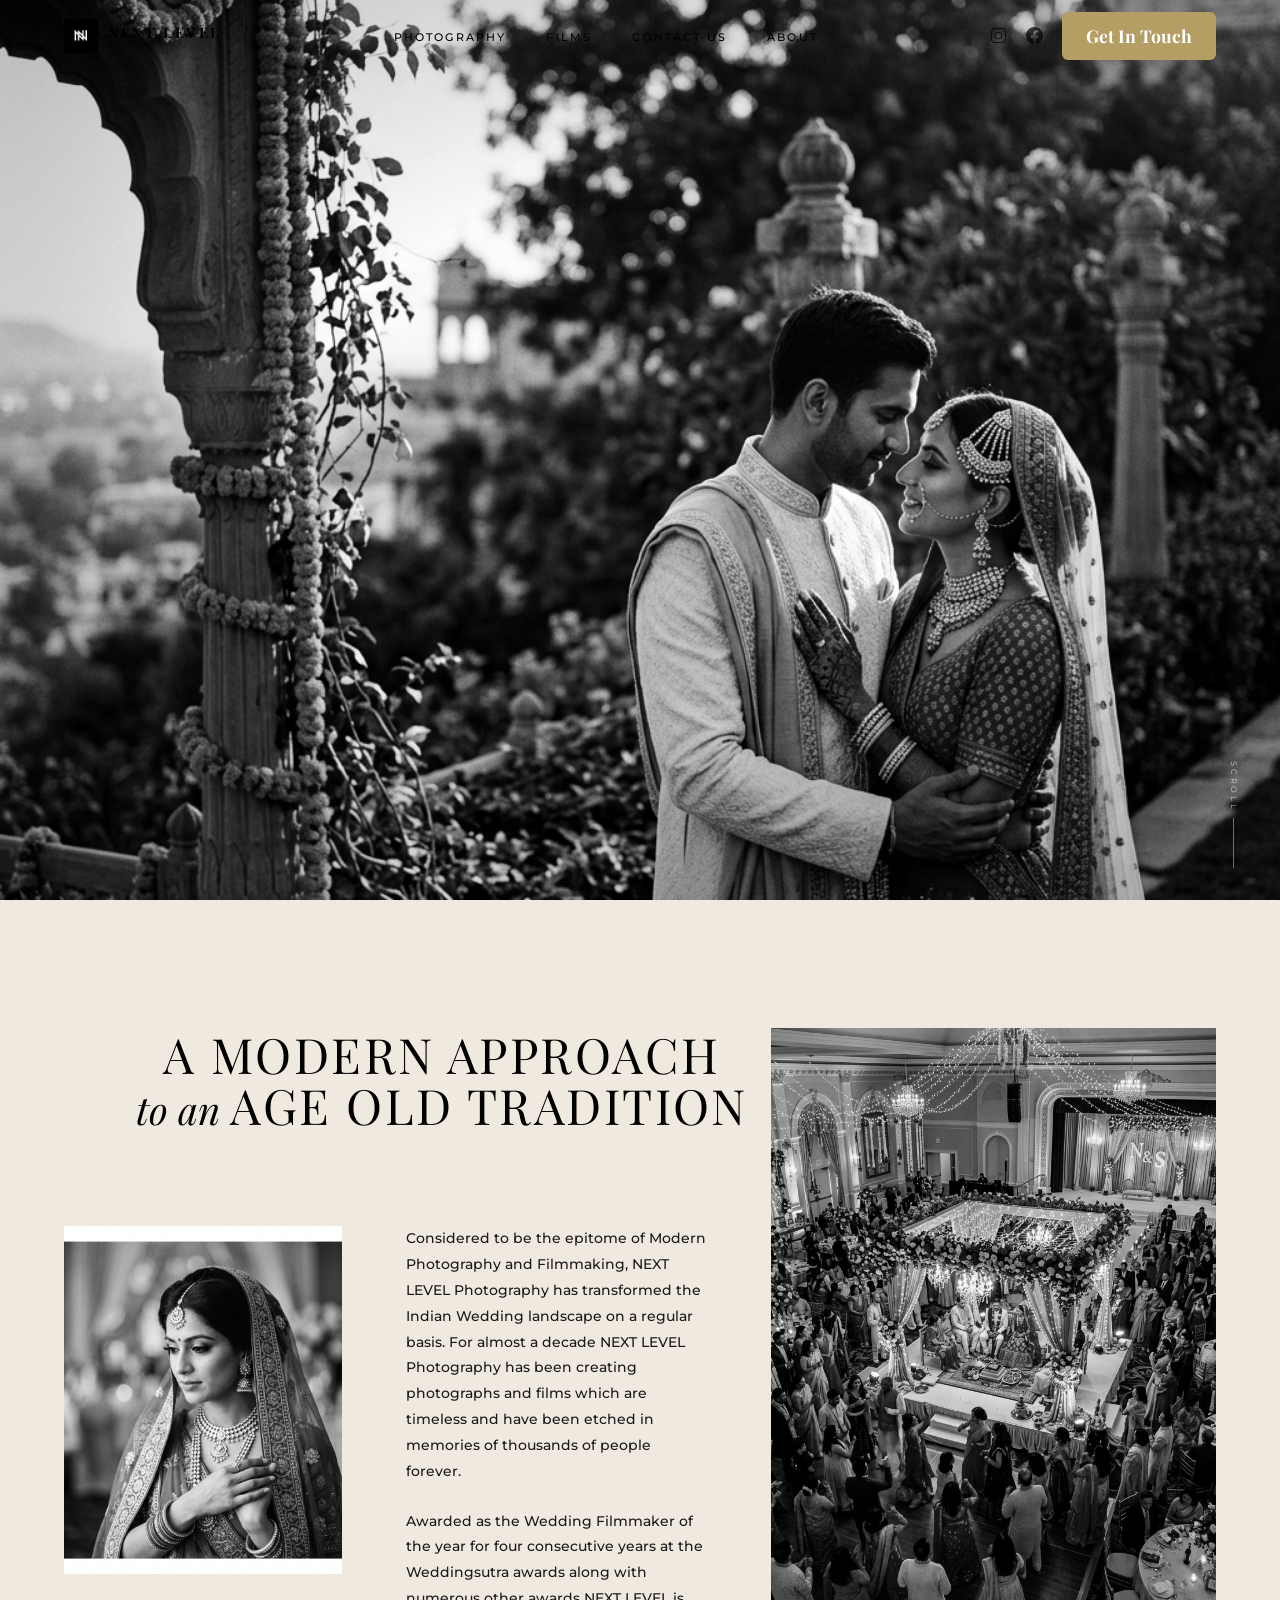
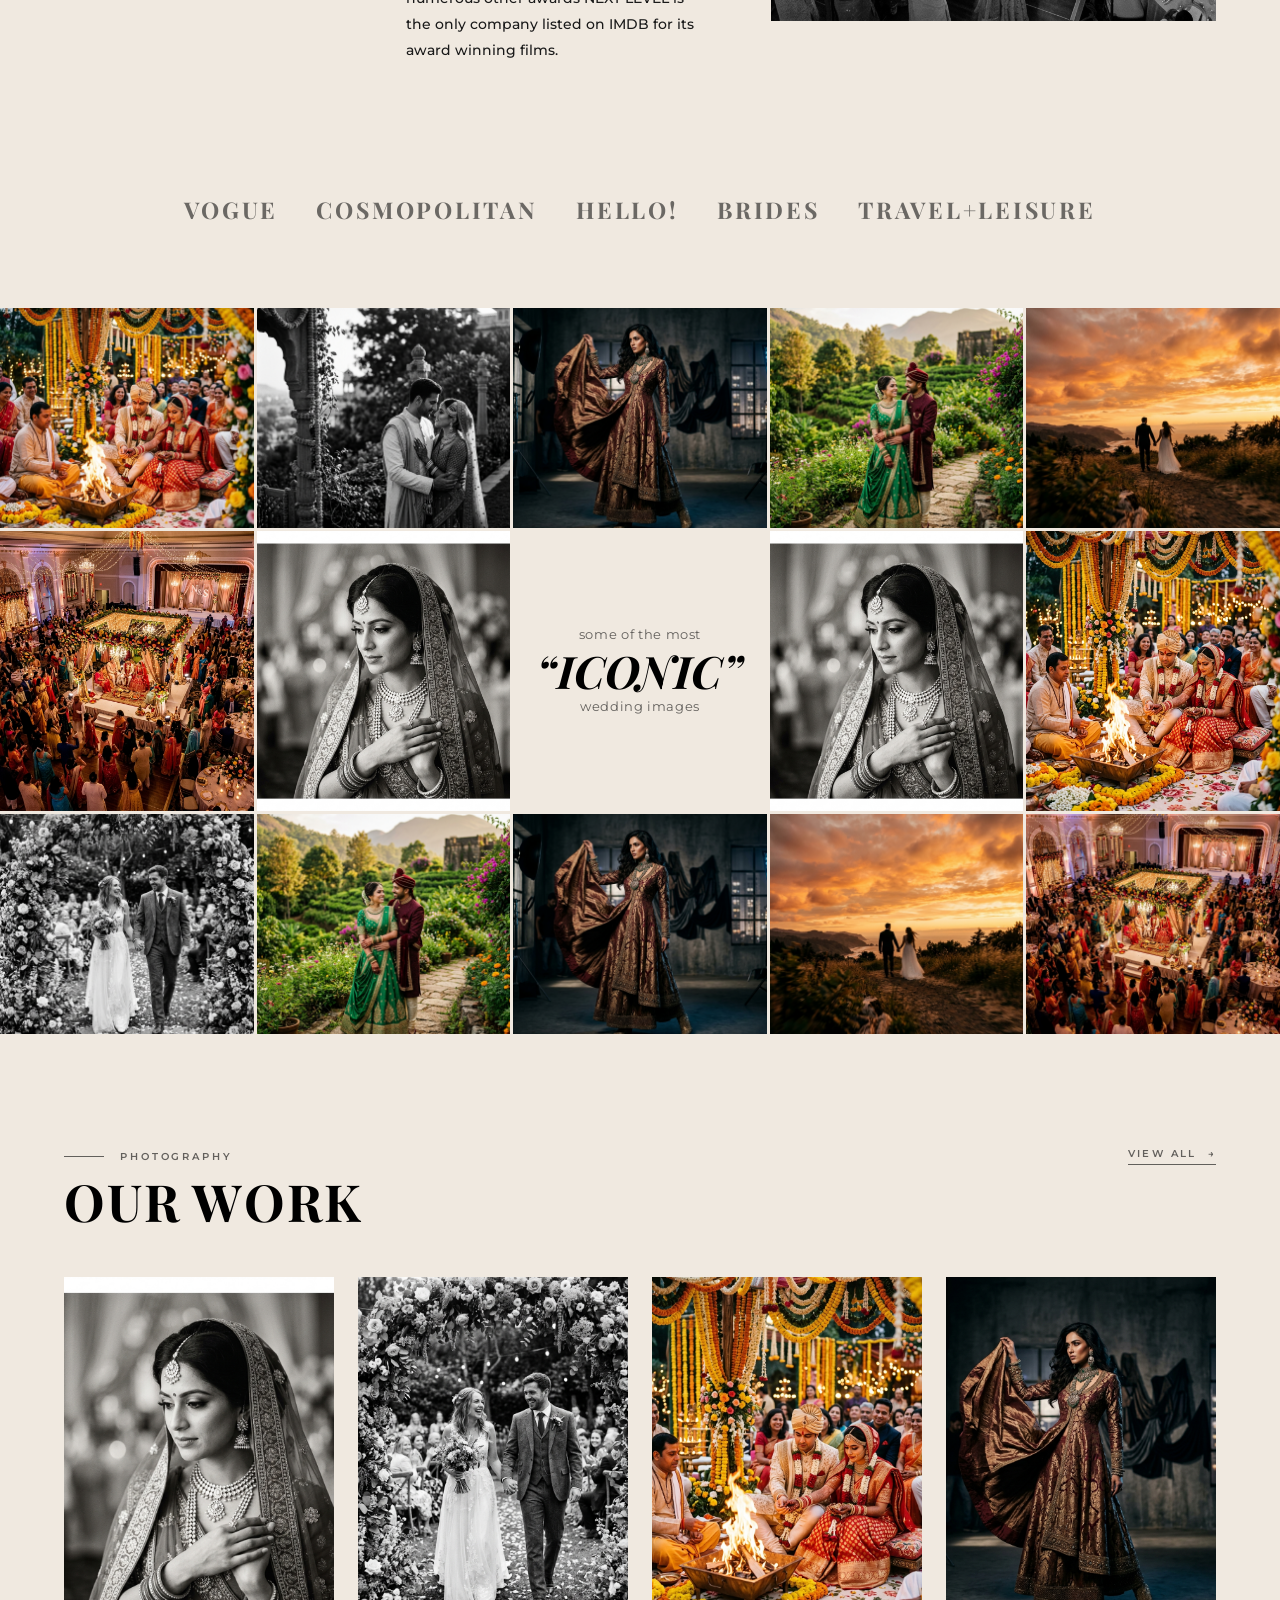
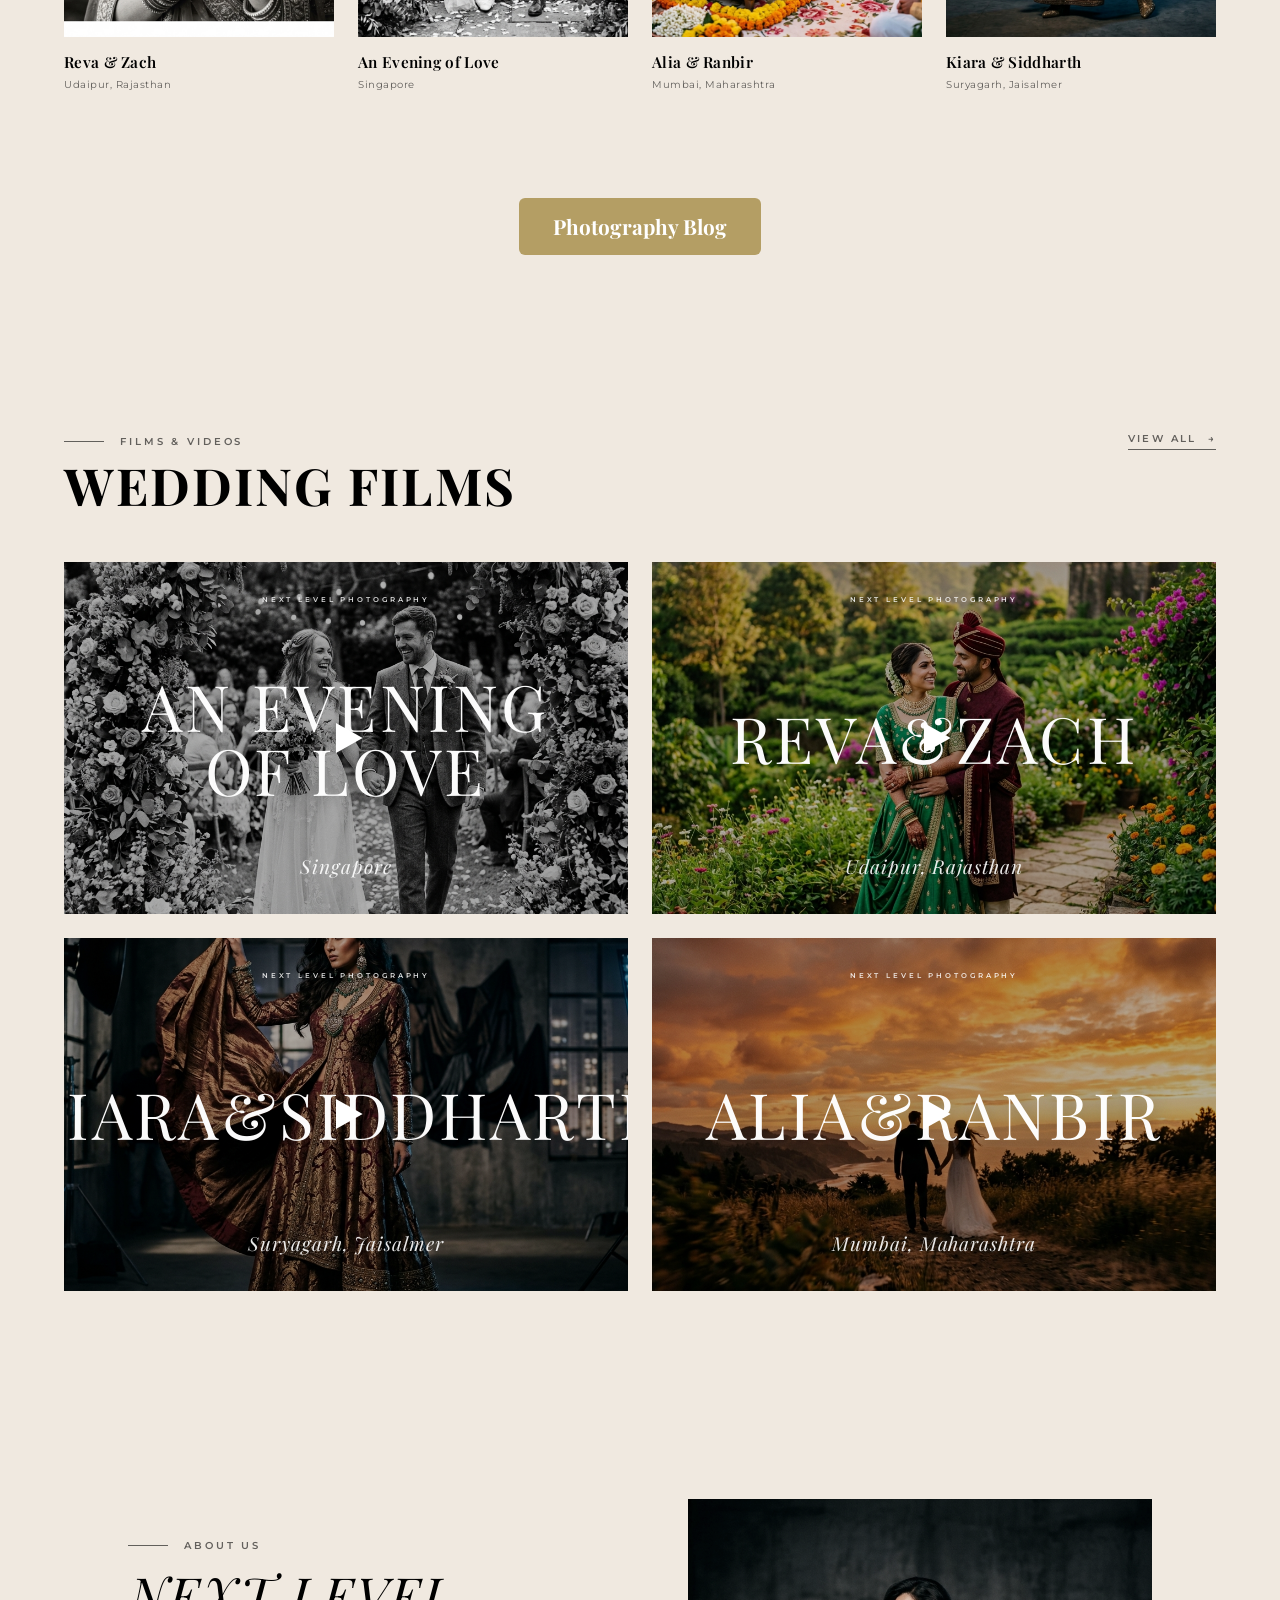
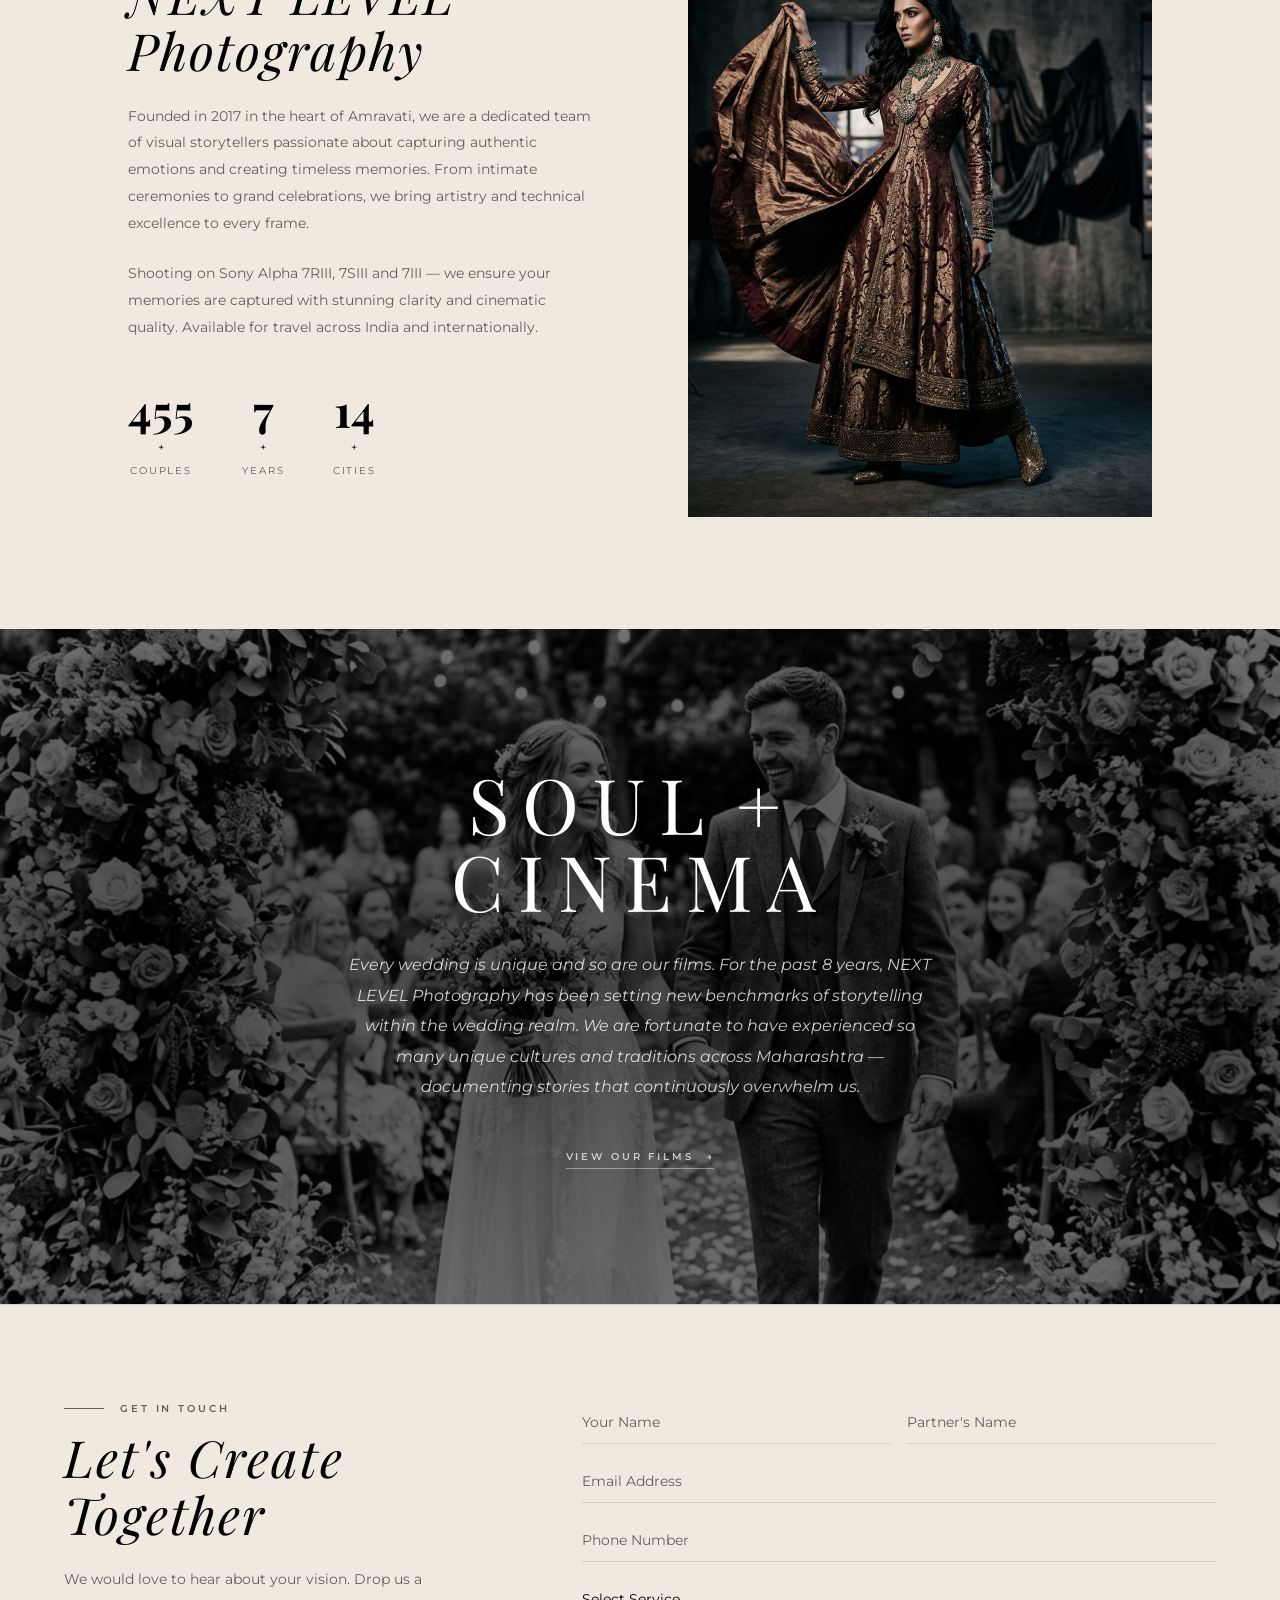
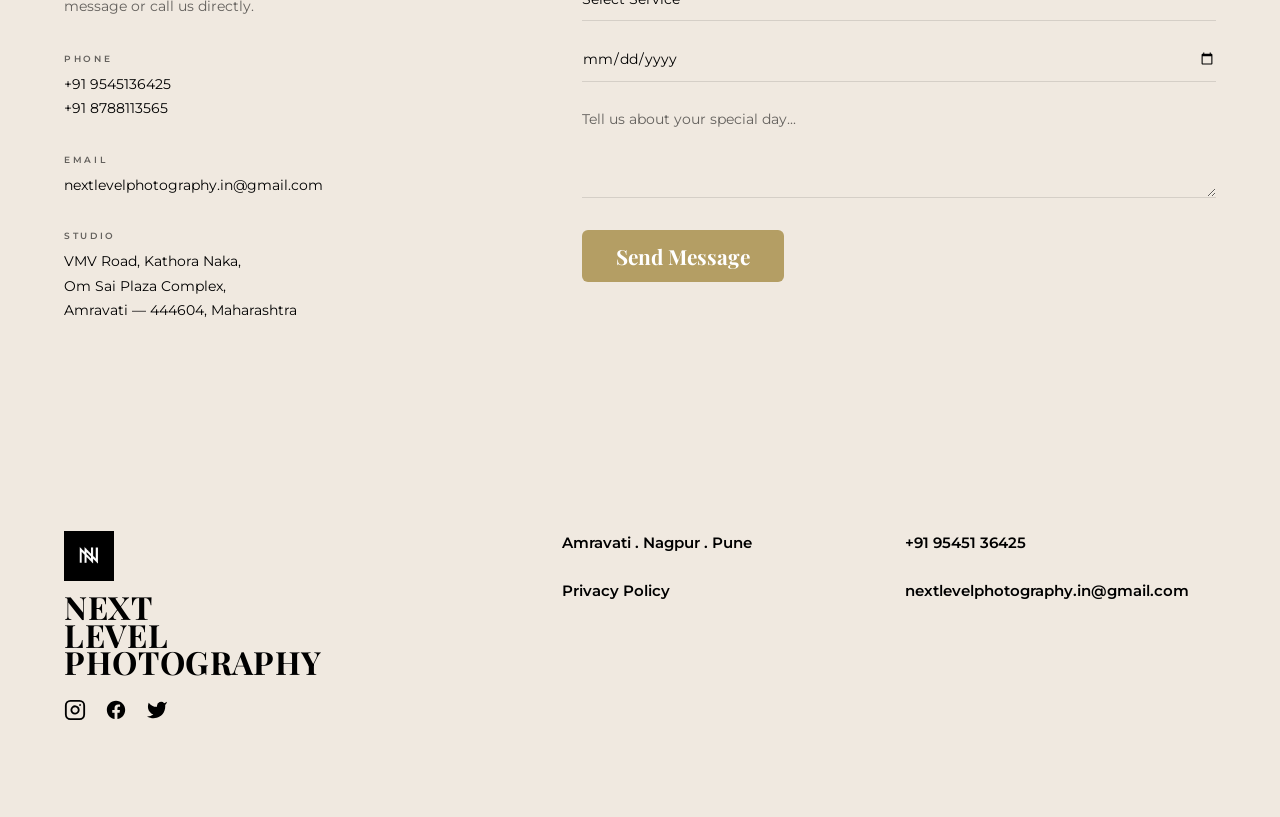
==== commit f37a17ba: "Finalized luxury styling, HOTC color parity, typography updates, and blog/films integration" ====
--- a/index.html
+++ b/index.html
@@ -4,53 +4,51 @@
   <meta charset="UTF-8" />
   <meta name="viewport" content="width=device-width, initial-scale=1.0" />
   <title>NEXT LEVEL Photography | Wedding Photographers in Amravati</title>
-  <meta name="description" content="NEXT LEVEL Photography — Amravati's finest wedding, pre-wedding & fashion photographers. Cinematic films. Call +91 9545136425." />
-
-  <!-- Fonts: exact match to houseontheclouds.com -->
+  <meta name="description" content="NEXT LEVEL Photography — Amravati's finest wedding, pre-wedding &amp; fashion photographers. Cinematic films. Call +91 9545136425." />
+
+  <!-- Fonts matching HOTC: Cormorant Garamond (Didot-like) + Jost (clean sans) -->
   <link rel="preconnect" href="https://fonts.googleapis.com" />
   <link rel="preconnect" href="https://fonts.gstatic.com" crossorigin />
-  <link href="https://fonts.googleapis.com/css2?family=Poppins:ital,wght@0,300;0,400;0,500;0,600;0,700;1,300;1,400&family=Playfair+Display:ital,wght@0,400;0,500;0,600;0,700;1,400;1,500;1,600;1,700&family=EB+Garamond:ital,wght@0,400;0,500;1,400;1,500&display=swap" rel="stylesheet" />
+  <link href="https://fonts.googleapis.com/css2?family=Playfair+Display:ital,wght@0,400;0,500;0,600;0,700;1,400;1,500;1,600;1,700&family=Montserrat:ital,wght@0,300;0,400;0,500;0,600;1,300;1,400&display=swap" rel="stylesheet" />
 
   <link rel="stylesheet" href="style.css" />
 </head>
 <body>
 
   <!-- ═══════════════════════════════
-       HEADER / NAVIGATION
+       NAVIGATION
   ═══════════════════════════════ -->
   <header class="site-header" id="siteHeader">
     <nav class="nav-inner">
 
-      <!-- Left: Logo -->
+      <!-- Logo -->
       <div class="nav-logo">
-        <a href="#" class="logo-link">
+        <a href="#">
           <img src="images/nl-logo.png" alt="NL" class="logo-mark" />
           <div class="logo-text-wrap">
             <span class="logo-next">NEXT LEVEL</span>
-            <span class="logo-sub">PHOTOGRAPHY</span>
+            <span class="logo-sub">Photography</span>
           </div>
         </a>
       </div>
 
-      <!-- Center: Nav links -->
+      <!-- Center nav links -->
       <ul class="nav-links" id="navLinks">
         <li><a href="#photography" class="nav-item">Photography</a></li>
         <li><a href="#films" class="nav-item">Films</a></li>
-        <li><a href="#fashion" class="nav-item">Fashion</a></li>
+        <li><a href="#contact" class="nav-item">Contact Us</a></li>
         <li><a href="#about" class="nav-item">About</a></li>
-        <li><a href="#travel" class="nav-item">Travel</a></li>
       </ul>
 
-      <!-- Right: Social + CTA -->
+      <!-- Right -->
       <div class="nav-right">
-        <a href="https://www.instagram.com/" target="_blank" rel="noopener" class="nav-social" aria-label="Instagram">
-          <svg width="18" height="18" viewBox="0 0 24 24" fill="none" stroke="currentColor" stroke-width="1.5"><rect x="2" y="2" width="20" height="20" rx="5"/><circle cx="12" cy="12" r="4.5"/><circle cx="17.5" cy="6.5" r="1" fill="currentColor" stroke="none"/></svg>
+        <a href="https://www.instagram.com/nextlevel_photography_amravati/" target="_blank" rel="noopener" class="nav-social" aria-label="Instagram">
+          <svg width="17" height="17" viewBox="0 0 24 24" fill="none" stroke="currentColor" stroke-width="1.5"><rect x="2" y="2" width="20" height="20" rx="5"/><circle cx="12" cy="12" r="4.5"/><circle cx="17.5" cy="6.5" r="1" fill="currentColor" stroke="none"/></svg>
         </a>
-        <a href="https://www.facebook.com/" target="_blank" rel="noopener" class="nav-social" aria-label="Facebook">
-          <svg width="18" height="18" viewBox="0 0 24 24" fill="currentColor"><path d="M24 12.073C24 5.405 18.627 0 12 0S0 5.405 0 12.073C0 18.1 4.388 23.094 10.125 24v-8.437H7.078v-3.49h3.047v-2.66c0-3.025 1.792-4.697 4.533-4.697 1.312 0 2.686.236 2.686.236v2.97h-1.513c-1.491 0-1.956.931-1.956 1.886v2.265h3.328l-.532 3.49h-2.796V24C19.612 23.094 24 18.1 24 12.073z"/></svg>
+        <a href="https://www.facebook.com/nextlevelphotographyamravati" target="_blank" rel="noopener" class="nav-social" aria-label="Facebook">
+          <svg width="17" height="17" viewBox="0 0 24 24" fill="currentColor"><path d="M24 12.073C24 5.405 18.627 0 12 0S0 5.405 0 12.073C0 18.1 4.388 23.094 10.125 24v-8.437H7.078v-3.49h3.047v-2.66c0-3.025 1.792-4.697 4.533-4.697 1.312 0 2.686.236 2.686.236v2.97h-1.513c-1.491 0-1.956.931-1.956 1.886v2.265h3.328l-.532 3.49h-2.796V24C19.612 23.094 24 18.1 24 12.073z"/></svg>
         </a>
         <a href="#contact" class="btn-get-in-touch" id="navCta">Get In Touch</a>
-        <!-- Hamburger -->
         <button class="hamburger" id="hamburger" aria-label="Menu">
           <span></span><span></span><span></span>
         </button>
@@ -60,65 +58,99 @@
   </header>
 
   <!-- ═══════════════════════════════
-       HERO — FULL PAGE VIDEO/IMAGE
+       HERO — full bleed close-up photo
   ═══════════════════════════════ -->
   <section class="hero" id="heroSection">
     <div class="hero-media">
-      <img src="images/hero_wedding.png" alt="NEXT LEVEL Photography" class="hero-img" id="heroImg" />
-    </div>
-    <div class="hero-overlay-grad"></div>
-    <div class="hero-text">
-      <p class="hero-location">Amravati &nbsp;·&nbsp; Maharashtra &nbsp;·&nbsp; India</p>
-      <h1 class="hero-title">NEXT LEVEL<br /><em>Photography</em></h1>
-      <p class="hero-sub">Weddings &nbsp;·&nbsp; Films &nbsp;·&nbsp; Fashion</p>
+      <img
+        src="images/hero_wedding.png"
+        alt="NEXT LEVEL Photography — Wedding"
+        class="hero-img"
+        id="heroImg"
+        loading="eager"
+      />
     </div>
     <div class="hero-scroll-cue">
       <span>Scroll</span>
-      <div class="scroll-arrow"></div>
-    </div>
-  </section>
-
-  <!-- ═══════════════════════════════
-       INTRO QUOTE
-  ═══════════════════════════════ -->
-  <section class="intro-quote">
+      <div class="scroll-line"></div>
+    </div>
+  </section>
+
+  <!-- ═══════════════════════════════
+       INTRO — 3-col with heading
+  ═══════════════════════════════ -->
+  <section class="intro-section" id="intro">
     <div class="intro-inner">
-      <p class="intro-tagline js-fade-up">
-        We are a team of passionate visual storytellers based out of Amravati, dedicated to creating timeless wedding films and photographs that you will cherish forever.
-      </p>
-      <a href="#contact" class="intro-cta js-fade-up d1">Book A Session</a>
-    </div>
-  </section>
-
-  <!-- ═══════════════════════════════
-       ICONIC PICTURES GRID SECTION
-  ═══════════════════════════════ -->
-  <section class="iconic-section">
+
+      <!-- Heading Area (spans col 1 & 2) -->
+      <div class="intro-heading-area js-fade-up">
+        <h1 class="intro-heading">A Modern Approach</h1>
+        <p class="intro-script">to an <span class="intro-heading">Age Old Tradition</span></p>
+      </div>
+
+      <!-- Left photo (Col 1, Row 2) -->
+      <div class="intro-left-img js-fade-up d1">
+        <img src="images/mosaic_portrait.png" alt="Bridal portrait" />
+      </div>
+
+      <!-- Text Area (Col 2, Row 2) -->
+      <div class="intro-text-area js-fade-up d2">
+        <p class="intro-body">
+          Considered to be the epitome of Modern Photography and Filmmaking, NEXT LEVEL Photography has transformed the Indian Wedding landscape on a regular basis. For almost a decade NEXT LEVEL Photography has been creating photographs and films which are timeless and have been etched in memories of thousands of people forever.
+        </p>
+        <p class="intro-body" style="margin-top:1.5rem;">
+          Awarded as the Wedding Filmmaker of the year for four consecutive years at the Weddingsutra awards along with numerous other awards NEXT LEVEL is the only company listed on IMDB for its award winning films.
+        </p>
+      </div>
+
+      <!-- Right photo (Col 3, Row 1 & 2) -->
+      <div class="intro-right-img js-fade-up d3">
+        <img src="images/mosaic_wide.png" alt="Wedding destination" />
+      </div>
+
+    </div>
+  </section>
+
+  <!-- ═══════════════════════════════
+       PRESS LOGOS ROW
+  ═══════════════════════════════ -->
+  <div class="press-row js-fade-up">
+    <span class="press-logo">Vogue</span>
+    <span class="press-logo">Cosmopolitan</span>
+    <span class="press-logo">Hello!</span>
+    <span class="press-logo">Brides</span>
+    <span class="press-logo">Travel+Leisure</span>
+  </div>
+
+  <!-- ═══════════════════════════════
+       ICONIC 5×3 GRID
+  ═══════════════════════════════ -->
+  <section class="iconic-section" id="iconic">
     <div class="iconic-grid">
 
-      <!-- Row 1: 5 squares -->
+      <!-- Row 1 — 5 landscape images -->
       <div class="iconic-cell js-fade-up">
-        <img src="images/mosaic_portrait.png" alt="" class="iconic-img" />
-      </div>
-      <div class="iconic-cell js-fade-up d1">
-        <img src="images/wedding_ceremony.png" alt="" class="iconic-img" />
+        <img class="iconic-img" src="images/wedding_ceremony.png" alt="" loading="lazy" />
+      </div>
+      <div class="iconic-cell js-fade-up d1">
+        <img class="iconic-img" src="images/hero_wedding.png" alt="" loading="lazy" />
       </div>
       <div class="iconic-cell js-fade-up d2">
-        <img src="images/hero_wedding.png" alt="" class="iconic-img" />
-      </div>
-      <div class="iconic-cell js-fade-up d1">
-        <img src="images/prewedding.png" alt="" class="iconic-img" />
+        <img class="iconic-img" src="images/fashion.png" alt="" loading="lazy" />
+      </div>
+      <div class="iconic-cell js-fade-up d1">
+        <img class="iconic-img" src="images/prewedding.png" alt="" loading="lazy" />
       </div>
       <div class="iconic-cell js-fade-up d2">
-        <img src="images/mosaic_couple.png" alt="" class="iconic-img" />
-      </div>
-
-      <!-- Row 2: 2 squares | CENTER TEXT BOX | 2 squares -->
+        <img class="iconic-img" src="images/films.png" alt="" loading="lazy" />
+      </div>
+
+      <!-- Row 2 — 2 images | TEXT BOX | 2 images -->
       <div class="iconic-cell js-fade-up">
-        <img src="images/films.png" alt="" class="iconic-img" />
-      </div>
-      <div class="iconic-cell js-fade-up d1">
-        <img src="images/fashion.png" alt="" class="iconic-img" />
+        <img class="iconic-img" src="images/mosaic_wide.png" alt="" loading="lazy" />
+      </div>
+      <div class="iconic-cell js-fade-up d1">
+        <img class="iconic-img" src="images/mosaic_portrait.png" alt="" loading="lazy" />
       </div>
       <!-- CENTER TEXT BOX -->
       <div class="iconic-cell iconic-text-box js-fade-up d2">
@@ -127,296 +159,188 @@
         <p class="iconic-post">wedding images</p>
       </div>
       <div class="iconic-cell js-fade-up d1">
-        <img src="images/mosaic_wide.png" alt="" class="iconic-img" />
+        <img class="iconic-img" src="images/mosaic_portrait.png" alt="" loading="lazy" />
       </div>
       <div class="iconic-cell js-fade-up d2">
-        <img src="images/wedding_ceremony.png" alt="" class="iconic-img" />
-      </div>
-
-      <!-- Row 3: 5 squares -->
+        <img class="iconic-img" src="images/wedding_ceremony.png" alt="" loading="lazy" />
+      </div>
+
+      <!-- Row 3 — 5 landscape images -->
       <div class="iconic-cell js-fade-up">
-        <img src="images/hero_wedding.png" alt="" class="iconic-img" />
-      </div>
-      <div class="iconic-cell js-fade-up d1">
-        <img src="images/mosaic_couple.png" alt="" class="iconic-img" />
+        <img class="iconic-img" src="images/mosaic_couple.png" alt="" loading="lazy" />
+      </div>
+      <div class="iconic-cell js-fade-up d1">
+        <img class="iconic-img" src="images/prewedding.png" alt="" loading="lazy" />
       </div>
       <div class="iconic-cell js-fade-up d2">
-        <img src="images/prewedding.png" alt="" class="iconic-img" />
-      </div>
-      <div class="iconic-cell js-fade-up d1">
-        <img src="images/mosaic_portrait.png" alt="" class="iconic-img" />
+        <img class="iconic-img" src="images/fashion.png" alt="" loading="lazy" />
+      </div>
+      <div class="iconic-cell js-fade-up d1">
+        <img class="iconic-img" src="images/films.png" alt="" loading="lazy" />
       </div>
       <div class="iconic-cell js-fade-up d2">
-        <img src="images/films.png" alt="" class="iconic-img" />
-      </div>
-
-    </div>
-  </section>
-
-  <!-- ═══════════════════════════════
-       PHOTOGRAPHY SECTION — MASONRY GRID
+        <img class="iconic-img" src="images/mosaic_wide.png" alt="" loading="lazy" />
+      </div>
+
+    </div>
+  </section>
+
+  <!-- ═══════════════════════════════
+       PHOTOGRAPHY BLOG — 4-column grid
   ═══════════════════════════════ -->
   <section class="photography-section" id="photography">
-
-    <div class="section-label js-fade-up">
-      <span class="label-line"></span>
-      <span class="label-text">Photography</span>
-    </div>
-
-    <div class="section-heading-row js-fade-up">
-      <h2 class="section-h2">Wedding Photography</h2>
-      <a href="#contact" class="view-all-link">View All &nbsp;→</a>
-    </div>
-
-    <!-- Masonry-style photo grid -->
-    <div class="photo-masonry">
-      <div class="photo-col photo-col-1">
-        <div class="photo-item js-fade-up">
-          <div class="photo-wrap">
-            <img src="images/mosaic_portrait.png" alt="Bridal Portrait" class="photo-img" />
-          </div>
-          <p class="photo-caption">Bridal Portrait</p>
-        </div>
-        <div class="photo-item js-fade-up d1">
-          <div class="photo-wrap photo-landscape">
-            <img src="images/prewedding.png" alt="Pre-Wedding" class="photo-img" />
-          </div>
-          <p class="photo-caption">Pre-Wedding</p>
-        </div>
-      </div>
-      <div class="photo-col photo-col-2">
-        <div class="photo-item js-fade-up d2">
-          <div class="photo-wrap photo-tall">
-            <img src="images/wedding_ceremony.png" alt="Wedding Ceremony" class="photo-img" />
-          </div>
-          <p class="photo-caption">Wedding Ceremony</p>
-        </div>
-      </div>
-      <div class="photo-col photo-col-3">
-        <div class="photo-item js-fade-up d1">
-          <div class="photo-wrap photo-landscape">
-            <img src="images/mosaic_wide.png" alt="Wedding Reception" class="photo-img" />
-          </div>
-          <p class="photo-caption">Wedding Reception</p>
-        </div>
-        <div class="photo-item js-fade-up d2">
-          <div class="photo-wrap">
-            <img src="images/mosaic_couple.png" alt="Couple" class="photo-img" />
-          </div>
-          <p class="photo-caption">Couple Shoot</p>
-        </div>
-      </div>
-    </div>
-
-    <!-- Pre-Wedding row -->
-    <div class="section-heading-row js-fade-up" style="margin-top: 6rem;">
-      <h2 class="section-h2">Pre-Wedding</h2>
-      <a href="#contact" class="view-all-link">View All &nbsp;→</a>
-    </div>
-
-    <div class="photo-masonry">
-      <div class="photo-col photo-col-1">
-        <div class="photo-item js-fade-up">
-          <div class="photo-wrap photo-tall">
-            <img src="images/prewedding.png" alt="Pre-Wedding" class="photo-img" />
-          </div>
-          <p class="photo-caption">Romantic shoot</p>
-        </div>
-      </div>
-      <div class="photo-col photo-col-2">
-        <div class="photo-item js-fade-up d1">
-          <div class="photo-wrap">
-            <img src="images/mosaic_couple.png" alt="Couple walk" class="photo-img" />
-          </div>
-          <p class="photo-caption">Garden walk</p>
-        </div>
-        <div class="photo-item js-fade-up d2">
-          <div class="photo-wrap photo-landscape">
-            <img src="images/mosaic_wide.png" alt="Grand reception" class="photo-img" />
-          </div>
-          <p class="photo-caption">Grand reception</p>
-        </div>
-      </div>
-      <div class="photo-col photo-col-3">
-        <div class="photo-item js-fade-up d2">
-          <div class="photo-wrap photo-tall">
-            <img src="images/hero_wedding.png" alt="Bridal portrait" class="photo-img" />
-          </div>
-          <p class="photo-caption">Bridal close-up</p>
-        </div>
-      </div>
-    </div>
-
-  </section>
-
-  <!-- ═══════════════════════════════
-       DIAGONAL SPLIT TRANSITION
-  ═══════════════════════════════ -->
-  <div class="diagonal-split"></div>
-
-  <!-- ═══════════════════════════════
-       FILMS SECTION (BLACK BG)
+    <div class="section-header js-fade-up">
+      <div>
+        <div class="section-label-line">
+          <span class="label-dash"></span>
+          <span class="label-text">Photography</span>
+        </div>
+        <h2 class="section-h2" style="margin-top:0.5rem;">Our Work</h2>
+      </div>
+      <a href="#contact" class="view-all">View All &nbsp;→</a>
+    </div>
+
+    <div class="portfolio-grid">
+
+      <a href="post-reva.html" class="portfolio-card js-fade-up">
+        <div class="portfolio-thumb">
+          <img src="images/mosaic_portrait.png" alt="Wedding photography" loading="lazy" />
+        </div>
+        <p class="portfolio-couple">Reva &amp; Zach</p>
+        <p class="portfolio-date">Udaipur, Rajasthan</p>
+      </a>
+
+      <a href="post-singapore.html" class="portfolio-card js-fade-up d1">
+        <div class="portfolio-thumb">
+          <img src="images/mosaic_couple.png" alt="Wedding photography" loading="lazy" />
+        </div>
+        <p class="portfolio-couple">An Evening of Love</p>
+        <p class="portfolio-date">Singapore</p>
+      </a>
+
+      <a href="post-alia.html" class="portfolio-card js-fade-up d2">
+        <div class="portfolio-thumb">
+          <img src="images/wedding_ceremony.png" alt="Wedding photography" loading="lazy" />
+        </div>
+        <p class="portfolio-couple">Alia &amp; Ranbir</p>
+        <p class="portfolio-date">Mumbai, Maharashtra</p>
+      </a>
+
+      <a href="blog-post.html" class="portfolio-card js-fade-up d3">
+        <div class="portfolio-thumb">
+          <img src="images/fashion.png" alt="Wedding photography" loading="lazy" />
+        </div>
+        <p class="portfolio-couple">Kiara &amp; Siddharth</p>
+        <p class="portfolio-date">Suryagarh, Jaisalmer</p>
+      </a>
+
+    </div>
+
+    <div class="portfolio-center" style="margin-top:3.5rem;">
+      <a href="blog.html" class="portfolio-btn js-fade-up">Photography Blog</a>
+    </div>
+  </section>
+
+  <!-- ═══════════════════════════════
+       TRANSITION → BLACK
+  ═══════════════════════════════ -->
+
+  <!-- ═══════════════════════════════
+       FILMS SECTION — beige bg
   ═══════════════════════════════ -->
   <section class="films-section" id="films">
-
-    <div class="section-label light js-fade-up">
-      <span class="label-line"></span>
-      <span class="label-text">Films &amp; Videos</span>
-    </div>
-
-    <div class="section-heading-row js-fade-up">
-      <h2 class="section-h2 light">Wedding Films</h2>
-      <a href="#contact" class="view-all-link light">View All &nbsp;→</a>
-    </div>
-
-    <!-- Film grid / thumbnails -->
+    <div class="section-header js-fade-up">
+      <div>
+        <div class="section-label-line">
+          <span class="label-dash"></span>
+          <span class="label-text">Films &amp; Videos</span>
+        </div>
+        <h2 class="section-h2" style="margin-top:0.5rem;">Wedding Films</h2>
+      </div>
+      <a href="films.html" class="view-all">View All &nbsp;→</a>
+    </div>
+
     <div class="films-grid">
-      <div class="film-card js-fade-up" id="film1">
+
+      <a href="post-singapore.html" class="film-card js-fade-up">
         <div class="film-thumb">
-          <img src="images/films.png" alt="Cinematic Wedding Film" class="film-img" />
-          <div class="film-play">
-            <div class="play-btn">
-              <svg viewBox="0 0 24 24" width="26" height="26" fill="white"><polygon points="5,3 19,12 5,21"/></svg>
-            </div>
-          </div>
-          <div class="film-overlay"></div>
-        </div>
-        <div class="film-info">
-          <h3 class="film-title">Priya &amp; Rahul — Wedding Film</h3>
-          <p class="film-loc">Amravati, Maharashtra</p>
-        </div>
-      </div>
-
-      <div class="film-card js-fade-up d1" id="film2">
+          <img src="images/mosaic_couple.png" alt="Wedding Film" loading="lazy" />
+          <div class="film-label-overlay">
+            <p class="film-brand">NEXT LEVEL PHOTOGRAPHY</p>
+            <h3 class="film-couple-name">AN EVENING OF LOVE</h3>
+            <p class="film-location">Singapore</p>
+          </div>
+          <div class="film-play-btn">
+            <svg viewBox="0 0 24 24" width="40" height="40" fill="white"><polygon points="6,3 22,12 6,21"/></svg>
+          </div>
+        </div>
+      </a>
+
+      <a href="post-reva.html" class="film-card js-fade-up d1">
         <div class="film-thumb">
-          <img src="images/mosaic_wide.png" alt="Cinematic Pre-Wedding Film" class="film-img" />
-          <div class="film-play">
-            <div class="play-btn">
-              <svg viewBox="0 0 24 24" width="26" height="26" fill="white"><polygon points="5,3 19,12 5,21"/></svg>
-            </div>
-          </div>
-          <div class="film-overlay"></div>
-        </div>
-        <div class="film-info">
-          <h3 class="film-title">Anjali &amp; Vikram — Pre-Wedding</h3>
-          <p class="film-loc">Nagpur, Maharashtra</p>
-        </div>
-      </div>
-
-      <div class="film-card js-fade-up d2" id="film3">
+          <img src="images/prewedding.png" alt="Wedding Film" loading="lazy" />
+          <div class="film-label-overlay">
+            <p class="film-brand">NEXT LEVEL PHOTOGRAPHY</p>
+            <h3 class="film-couple-name">REVA&amp;ZACH</h3>
+            <p class="film-location">Udaipur, Rajasthan</p>
+          </div>
+          <div class="film-play-btn">
+            <svg viewBox="0 0 24 24" width="40" height="40" fill="white"><polygon points="6,3 22,12 6,21"/></svg>
+          </div>
+        </div>
+      </a>
+
+      <a href="blog-post.html" class="film-card js-fade-up d1">
         <div class="film-thumb">
-          <img src="images/hero_wedding.png" alt="Wedding Highlights" class="film-img" />
-          <div class="film-play">
-            <div class="play-btn">
-              <svg viewBox="0 0 24 24" width="26" height="26" fill="white"><polygon points="5,3 19,12 5,21"/></svg>
-            </div>
-          </div>
-          <div class="film-overlay"></div>
-        </div>
-        <div class="film-info">
-          <h3 class="film-title">Sneha &amp; Arjun — Wedding Highlights</h3>
-          <p class="film-loc">Pune, Maharashtra</p>
-        </div>
-      </div>
-    </div>
-
-    <!-- Music Videos -->
-    <div class="section-heading-row js-fade-up" style="margin-top: 6rem;">
-      <h2 class="section-h2 light">Music Videos &amp; Short Films</h2>
-    </div>
-    <div class="films-grid films-grid-2">
-      <div class="film-card js-fade-up" id="film4">
+          <img src="images/fashion.png" alt="Pre-Wedding Film" loading="lazy" />
+          <div class="film-label-overlay">
+            <p class="film-brand">NEXT LEVEL PHOTOGRAPHY</p>
+            <h3 class="film-couple-name">KIARA&amp;SIDDHARTH</h3>
+            <p class="film-location">Suryagarh, Jaisalmer</p>
+          </div>
+          <div class="film-play-btn">
+            <svg viewBox="0 0 24 24" width="40" height="40" fill="white"><polygon points="6,3 22,12 6,21"/></svg>
+          </div>
+        </div>
+      </a>
+
+      <a href="post-alia.html" class="film-card js-fade-up d2">
         <div class="film-thumb">
-          <img src="images/fashion.png" alt="Fashion Music Video" class="film-img" />
-          <div class="film-play">
-            <div class="play-btn">
-              <svg viewBox="0 0 24 24" width="26" height="26" fill="white"><polygon points="5,3 19,12 5,21"/></svg>
-            </div>
-          </div>
-          <div class="film-overlay"></div>
-        </div>
-        <div class="film-info">
-          <h3 class="film-title">Fashion Editorial — Music Video</h3>
-          <p class="film-loc">Amravati Studio</p>
-        </div>
-      </div>
-      <div class="film-card js-fade-up d1" id="film5">
-        <div class="film-thumb">
-          <img src="images/prewedding.png" alt="Short Film" class="film-img" />
-          <div class="film-play">
-            <div class="play-btn">
-              <svg viewBox="0 0 24 24" width="26" height="26" fill="white"><polygon points="5,3 19,12 5,21"/></svg>
-            </div>
-          </div>
-          <div class="film-overlay"></div>
-        </div>
-        <div class="film-info">
-          <h3 class="film-title">Love Story — Short Film</h3>
-          <p class="film-loc">Amravati, Maharashtra</p>
-        </div>
-      </div>
-    </div>
-
-  </section>
-
-  <!-- ═══════════════════════════════
-       DIAGONAL SPLIT BACK TO BEIGE
-  ═══════════════════════════════ -->
-  <div class="diagonal-split reversed"></div>
-
-  <!-- ═══════════════════════════════
-       FASHION SECTION
-  ═══════════════════════════════ -->
-  <section class="fashion-section" id="fashion">
-    <div class="section-label js-fade-up">
-      <span class="label-line"></span>
-      <span class="label-text">Fashion</span>
-    </div>
-    <div class="section-heading-row js-fade-up">
-      <h2 class="section-h2">Fashion &amp; Portraits</h2>
-      <a href="#contact" class="view-all-link">View All &nbsp;→</a>
-    </div>
-    <div class="fashion-grid">
-      <div class="fashion-item js-fade-up">
-        <div class="photo-wrap photo-tall">
-          <img src="images/fashion.png" alt="Fashion Photography" class="photo-img" />
-        </div>
-        <p class="photo-caption">Fashion Editorial</p>
-      </div>
-      <div class="fashion-item js-fade-up d1">
-        <div class="photo-wrap">
-          <img src="images/mosaic_portrait.png" alt="Portrait" class="photo-img" />
-        </div>
-        <p class="photo-caption">Bridal Portraits</p>
-      </div>
-      <div class="fashion-item js-fade-up d2">
-        <div class="photo-wrap photo-tall">
-          <img src="images/hero_wedding.png" alt="Candid" class="photo-img" />
-        </div>
-        <p class="photo-caption">Fine Art</p>
-      </div>
-    </div>
-  </section>
-
-  <!-- ═══════════════════════════════
-       ABOUT SECTION
+          <img src="images/films.png" alt="Wedding Film" loading="lazy" />
+          <div class="film-label-overlay">
+            <p class="film-brand">NEXT LEVEL PHOTOGRAPHY</p>
+            <h3 class="film-couple-name">ALIA&amp;RANBIR</h3>
+            <p class="film-location">Mumbai, Maharashtra</p>
+          </div>
+          <div class="film-play-btn">
+            <svg viewBox="0 0 24 24" width="40" height="40" fill="white"><polygon points="6,3 22,12 6,21"/></svg>
+          </div>
+        </div>
+      </a>
+
+    </div>
+  </section>
+
+  <!-- ═══════════════════════════════
+       TRANSITION → BEIGE
+  ═══════════════════════════════ -->
+
+  <!-- ═══════════════════════════════
+       ABOUT
   ═══════════════════════════════ -->
   <section class="about-section" id="about">
-    <div class="about-inner">
-      <div class="about-text js-fade-up">
-        <div class="section-label">
-          <span class="label-line"></span>
+    <div class="about-inner container">
+      <div class="js-fade-up">
+        <div class="section-label-line">
+          <span class="label-dash"></span>
           <span class="label-text">About Us</span>
         </div>
-        <h2 class="section-h2">NEXT LEVEL Photography</h2>
+        <h2 class="section-h2 italic" style="margin-top:0.8rem;">NEXT LEVEL Photography</h2>
         <p class="about-body">
-          Founded in 2017 in the heart of Amravati, we are a dedicated team of visual storytellers passionate about capturing authentic emotions and creating timeless memories.
+          Founded in 2017 in the heart of Amravati, we are a dedicated team of visual storytellers passionate about capturing authentic emotions and creating timeless memories. From intimate ceremonies to grand celebrations, we bring artistry and technical excellence to every frame.
         </p>
         <p class="about-body">
-          From intimate ceremonies to grand celebrations, we bring artistry and technical excellence to every frame. Shooting on Sony Alpha 7RIII, 7SIII and 7III — we ensure your memories are captured with stunning clarity and cinematic quality.
-        </p>
-        <p class="about-body">
-          Available for travel across India and internationally.
+          Shooting on Sony Alpha 7RIII, 7SIII and 7III — we ensure your memories are captured with stunning clarity and cinematic quality. Available for travel across India and internationally.
         </p>
         <div class="about-stats">
           <div class="about-stat">
@@ -433,142 +357,84 @@
           </div>
         </div>
       </div>
-      <div class="about-img-wrap js-fade-up d2">
-        <img src="images/wedding_ceremony.png" alt="About NEXT LEVEL Photography" class="about-img" />
-      </div>
-    </div>
-  </section>
-
-  <!-- ═══════════════════════════════
-       TESTIMONIALS
-  ═══════════════════════════════ -->
-  <section class="testimonials-section">
-    <div class="container">
-      <div class="section-label js-fade-up" style="justify-content:center;">
-        <span class="label-line"></span>
-        <span class="label-text">What Couples Say</span>
-        <span class="label-line"></span>
-      </div>
-      <div class="testimonials-grid">
-        <div class="testimonial js-fade-up">
-          <p class="t-quote">"NEXT LEVEL Photography captured our wedding day beyond our imagination. Every emotion was preserved so beautifully. We cry happy tears every time we watch our film."</p>
-          <div class="t-author">
-            <span class="t-stars">★★★★★</span>
-            <strong>Priya &amp; Rahul Sharma</strong>
-            <span>Wedding · Amravati</span>
-          </div>
-        </div>
-        <div class="testimonial js-fade-up d1">
-          <p class="t-quote">"Our pre-wedding shoot was an absolute dream. They made us feel so comfortable and natural. The photos look like they belong in a magazine."</p>
-          <div class="t-author">
-            <span class="t-stars">★★★★★</span>
-            <strong>Anjali &amp; Vikram Joshi</strong>
-            <span>Pre-Wedding · Nagpur</span>
-          </div>
-        </div>
-        <div class="testimonial js-fade-up d2">
-          <p class="t-quote">"Professional, creative, and incredibly talented. They traveled to Pune for our wedding and made the whole experience seamless. Highly recommend!"</p>
-          <div class="t-author">
-            <span class="t-stars">★★★★★</span>
-            <strong>Sneha &amp; Arjun Patil</strong>
-            <span>Wedding · Pune</span>
-          </div>
-        </div>
-      </div>
-    </div>
-  </section>
-
-  <!-- ═══════════════════════════════
-       SOUL + CINEMA — AUTOPLAY VIDEO
-  ═══════════════════════════════ -->
-
-  <!-- Diagonal cut: beige → black -->
-  <div class="diagonal-split"></div>
-
+      <div class="about-img js-fade-up d2">
+        <img src="images/fashion.png" alt="About NEXT LEVEL Photography" loading="lazy" />
+      </div>
+    </div>
+  </section>
+
+  <!-- ═══════════════════════════════
+       TRANSITION → BLACK (SOUL+CINEMA)
+  ═══════════════════════════════ -->
+
+  <!-- ═══════════════════════════════
+       SOUL + CINEMA — autoplay video
+  ═══════════════════════════════ -->
   <section class="soul-cinema" id="soulCinema">
-    <!-- Autoplay background video -->
     <video
       class="sc-video"
       id="scVideo"
-      autoplay
-      muted
-      loop
-      playsinline
+      autoplay muted loop playsinline
       preload="auto"
-      poster="images/wedding_ceremony.png"
+      poster="images/mosaic_couple.png"
     >
-      <!-- Multiple sources fallback chain -->
-      <source src="https://cdn.coverr.co/videos/coverr-wedding-couple-dancing-1573/1080p.mp4" type="video/mp4" />
       <source src="https://assets.mixkit.co/videos/preview/mixkit-couple-holding-hands-at-their-reception-4622-large.mp4" type="video/mp4" />
       <source src="https://assets.mixkit.co/videos/preview/mixkit-bride-and-groom-kissing-during-the-wedding-4600-large.mp4" type="video/mp4" />
     </video>
-
-    <!-- Dark overlay -->
     <div class="sc-overlay"></div>
-
-    <!-- Text content -->
     <div class="sc-content js-fade-up">
       <h2 class="sc-title">SOUL&thinsp;+&thinsp;CINEMA</h2>
       <p class="sc-body">
         Every wedding is unique and so are our films. For the past 8 years,
-        NEXT LEVEL Photography has been setting new benchmarks of
-        storytelling within the wedding realm. We are fortunate to have
-        experienced so many unique cultures and traditions across
-        Maharashtra — documenting stories that continuously overwhelm us.
+        NEXT LEVEL Photography has been setting new benchmarks of storytelling
+        within the wedding realm. We are fortunate to have experienced so many
+        unique cultures and traditions across Maharashtra — documenting stories
+        that continuously overwhelm us.
       </p>
       <a href="#films" class="sc-cta">View Our Films &nbsp;→</a>
     </div>
   </section>
 
-  <!-- Diagonal cut: black → beige -->
-  <div class="diagonal-split reversed"></div>
-
-  <!-- ═══════════════════════════════
-       CONTACT SECTION
+  <!-- ═══════════════════════════════
+       TRANSITION → BEIGE (CONTACT)
+  ═══════════════════════════════ -->
+
+  <!-- ═══════════════════════════════
+       CONTACT
   ═══════════════════════════════ -->
   <section class="contact-section" id="contact">
     <div class="contact-inner">
-      <div class="contact-left js-fade-up">
-        <div class="section-label">
-          <span class="label-line"></span>
+      <div class="js-fade-up">
+        <div class="section-label-line">
+          <span class="label-dash"></span>
           <span class="label-text">Get in Touch</span>
         </div>
-        <h2 class="section-h2">Let's Create<br /><em>Together</em></h2>
-        <p class="contact-desc">We would love to hear about your vision. Drop us a message or call us directly.</p>
-
-        <div class="contact-info-list">
-          <div class="contact-info-item" id="contactPhone">
-            <div class="ci-label">Phone</div>
-            <a href="tel:+919545136425" class="ci-value">+91 9545136425</a>
-            <a href="tel:+918788113565" class="ci-value">+91 8788113565</a>
-          </div>
-          <div class="contact-info-item" id="contactMail">
-            <div class="ci-label">Email</div>
-            <a href="mailto:nextlevelphotography.in@gmail.com" class="ci-value">nextlevelphotography.in@gmail.com</a>
-          </div>
-          <div class="contact-info-item" id="contactAddr">
-            <div class="ci-label">Studio</div>
-            <span class="ci-value">VMV Road, Kathora Naka,<br />Om Sai Plaza Complex,<br />Amravati — 444604, Maharashtra</span>
-          </div>
-        </div>
-      </div>
-
-      <div class="contact-form-wrap js-fade-up d1">
+        <h2 class="section-h2 italic" style="margin-top:0.8rem;">Let's Create<br/>Together</h2>
+        <p class="about-body">We would love to hear about your vision. Drop us a message or call us directly.</p>
+
+        <div class="contact-info-item" id="contactPhone">
+          <div class="ci-label">Phone</div>
+          <a href="tel:+919545136425" class="ci-value">+91 9545136425</a>
+          <a href="tel:+918788113565" class="ci-value">+91 8788113565</a>
+        </div>
+        <div class="contact-info-item" id="contactMail">
+          <div class="ci-label">Email</div>
+          <a href="mailto:nextlevelphotography.in@gmail.com" class="ci-value">nextlevelphotography.in@gmail.com</a>
+        </div>
+        <div class="contact-info-item" id="contactAddr">
+          <div class="ci-label">Studio</div>
+          <span class="ci-value">VMV Road, Kathora Naka,<br/>Om Sai Plaza Complex,<br/>Amravati — 444604, Maharashtra</span>
+        </div>
+      </div>
+
+      <div class="js-fade-up d1">
         <form id="contactForm" class="contact-form" novalidate>
           <div class="form-row-2">
-            <div class="form-field">
-              <input type="text" id="fname" placeholder="Your Name" required />
-            </div>
-            <div class="form-field">
-              <input type="text" id="pname" placeholder="Partner's Name" />
-            </div>
-          </div>
-          <div class="form-field">
-            <input type="email" id="email" placeholder="Email Address" required />
-          </div>
-          <div class="form-field">
-            <input type="tel" id="phone" placeholder="Phone Number" />
-          </div>
+            <div class="form-field"><input type="text" id="fname" placeholder="Your Name" required /></div>
+            <div class="form-field"><input type="text" id="pname" placeholder="Partner's Name" /></div>
+          </div>
+          <div class="form-field"><input type="email" id="email" placeholder="Email Address" required /></div>
+          <div class="form-field"><input type="tel" id="phone" placeholder="Phone Number" /></div>
           <div class="form-field">
             <select id="service">
               <option value="" disabled selected>Select Service</option>
@@ -580,12 +446,8 @@
               <option>Other</option>
             </select>
           </div>
-          <div class="form-field">
-            <input type="date" id="edate" />
-          </div>
-          <div class="form-field">
-            <textarea id="msg" rows="4" placeholder="Tell us about your special day..."></textarea>
-          </div>
+          <div class="form-field"><input type="date" id="edate" /></div>
+          <div class="form-field"><textarea id="msg" rows="4" placeholder="Tell us about your special day..."></textarea></div>
           <button type="submit" class="btn-submit" id="submitBtn">Send Message</button>
         </form>
       </div>
@@ -596,61 +458,39 @@
        FOOTER
   ═══════════════════════════════ -->
   <footer class="site-footer">
-    <div class="footer-top js-fade-up">
-      <div class="footer-logo-big">
-        <img src="images/nl-logo.png" alt="NEXT LEVEL Photography" class="footer-logo-mark" />
-        <span class="fl-next">NEXT LEVEL</span>
-        <span class="fl-photo">PHOTOGRAPHY</span>
-      </div>
-      <p class="footer-location">Amravati &nbsp;·&nbsp; Maharashtra &nbsp;·&nbsp; India</p>
-      <p class="footer-tagline">Where Every Frame Tells Your Story</p>
-    </div>
-
-    <div class="footer-divider"></div>
-
-    <div class="footer-bottom">
-      <div class="footer-col">
-        <h4 class="footer-col-title">Navigate</h4>
-        <ul class="footer-ul">
-          <li><a href="#photography">Photography</a></li>
-          <li><a href="#films">Films</a></li>
-          <li><a href="#fashion">Fashion</a></li>
-          <li><a href="#about">About</a></li>
-          <li><a href="#contact">Contact</a></li>
-        </ul>
-      </div>
-      <div class="footer-col">
-        <h4 class="footer-col-title">Services</h4>
-        <ul class="footer-ul">
-          <li><a href="#photography">Wedding Photography</a></li>
-          <li><a href="#photography">Pre-Wedding Shoots</a></li>
-          <li><a href="#fashion">Fashion Photography</a></li>
-          <li><a href="#films">Wedding Films</a></li>
-          <li><a href="#films">Music Videos</a></li>
-        </ul>
-      </div>
-      <div class="footer-col">
-        <h4 class="footer-col-title">Contact</h4>
-        <ul class="footer-ul">
-          <li><a href="tel:+919545136425">+91 9545136425</a></li>
-          <li><a href="tel:+918788113565">+91 8788113565</a></li>
-          <li><a href="mailto:nextlevelphotography.in@gmail.com">nextlevelphotography.in@gmail.com</a></li>
-          <li style="margin-top:.5rem; color:var(--clr-text-muted)">VMV Road, Kathora Naka,<br />Om Sai Plaza, Amravati 444604</li>
-        </ul>
-      </div>
-      <div class="footer-col">
-        <h4 class="footer-col-title">Follow</h4>
-        <div class="footer-social">
-          <a href="https://www.instagram.com/" target="_blank" rel="noopener" class="fs-link">Instagram</a>
-          <a href="https://www.facebook.com/" target="_blank" rel="noopener" class="fs-link">Facebook</a>
-          <a href="mailto:nextlevelphotography.in@gmail.com" class="fs-link">Email Us</a>
-        </div>
-        <p class="footer-since">Established 2017</p>
-      </div>
-    </div>
-
-    <div class="footer-copy">
-      <p>&copy; 2024 NEXT LEVEL Photography. All rights reserved. &nbsp;·&nbsp; Amravati, Maharashtra</p>
+    <div class="footer-grid">
+      <!-- Col 1: Logo & Social -->
+      <div class="footer-col-brand">
+        <div class="footer-brand-wrap" style="display: flex; flex-direction: column; gap: 0.8rem;">
+          <img src="images/nl-logo.png" alt="NEXT LEVEL Photography Logo" style="width: 50px; height: auto;" />
+          <div class="footer-logo">
+            NEXT<br/>LEVEL<br/>PHOTOGRAPHY
+          </div>
+        </div>
+        <div class="footer-social-icons">
+          <a href="https://www.instagram.com/nextlevel_photography_amravati/" target="_blank" rel="noopener" aria-label="Instagram">
+            <svg viewBox="0 0 24 24" width="22" height="22" fill="none" stroke="currentColor" stroke-width="2" stroke-linecap="round" stroke-linejoin="round"><rect x="2" y="2" width="20" height="20" rx="5" ry="5"></rect><path d="M16 11.37A4 4 0 1 1 12.63 8 4 4 0 0 1 16 11.37z"></path><line x1="17.5" y1="6.5" x2="17.51" y2="6.5"></line></svg>
+          </a>
+          <a href="https://www.facebook.com/nextlevelphotographyamravati" target="_blank" rel="noopener" aria-label="Facebook">
+            <svg viewBox="0 0 24 24" width="22" height="22" fill="currentColor" stroke="none"><path d="M22 12c0-5.523-4.477-10-10-10S2 6.477 2 12c0 4.991 3.657 9.128 8.438 9.878v-6.987h-2.54V12h2.54V9.797c0-2.506 1.492-3.89 3.777-3.89 1.094 0 2.238.195 2.238.195v2.46h-1.26c-1.243 0-1.63.771-1.63 1.562V12h2.773l-.443 2.89h-2.33v6.988C18.343 21.128 22 16.991 22 12z"></path></svg>
+          </a>
+          <a href="#" aria-label="Twitter">
+            <svg viewBox="0 0 24 24" width="22" height="22" fill="currentColor" stroke="none"><path d="M23 3a10.9 10.9 0 0 1-3.14 1.53 4.48 4.48 0 0 0-7.86 3v1A10.66 10.66 0 0 1 3 4s-4 9 5 13a11.64 11.64 0 0 1-7 2c9 5 20 0 20-11.5a4.5 4.5 0 0 0-.08-.83A7.72 7.72 0 0 0 23 3z"></path></svg>
+          </a>
+        </div>
+      </div>
+
+      <!-- Col 2: Locations & Links -->
+      <div class="footer-col-links">
+        <p class="footer-text-bold">Amravati . Nagpur . Pune</p>
+        <p class="footer-text-link" style="margin-top: 1.5rem; cursor: pointer;">Privacy Policy</p>
+      </div>
+
+      <!-- Col 3: Contact Info -->
+      <div class="footer-col-contact">
+        <p class="footer-text-bold">+91 95451 36425</p>
+        <p class="footer-text-bold" style="margin-top: 1.5rem;"><a href="mailto:nextlevelphotography.in@gmail.com" style="color:inherit; text-decoration:none;">nextlevelphotography.in@gmail.com</a></p>
+      </div>
     </div>
   </footer>
 
--- a/style.css
+++ b/style.css
@@ -1,112 +1,106 @@
 /* ============================================================
    NEXT LEVEL PHOTOGRAPHY — style.css
-   Pixel-perfect clone of houseontheclouds.com design language
-   Background: #F0E9E0 (beige/cream)  |  Films: #000000
-   Fonts: Playfair Display + Poppins + EB Garamond
-   ============================================================ */
-
-/* ---------- DESIGN TOKENS ---------- */
+   Pixel-perfect match to houseontheclouds.com
+   ============================================================ */
+
+/* ── Google Fonts loaded in HTML ──────────────────────────── */
 :root {
-  --clr-bg:       #f0e9e0;     /* exact cream from site */
-  --clr-bg-dark:  #000000;     /* films section black */
-  --clr-text:     rgba(56, 56, 59, 0.92);
-  --clr-text-muted: rgba(56, 56, 59, 0.60);
-  --clr-text-light: rgba(255,255,255,0.80);
-  --clr-accent:   #38383b;     /* dark text accent */
-  --clr-border:   rgba(56,56,59,0.15);
-
-  --font-body:    'EB Garamond', Georgia, serif;
-  --font-sans:    'Poppins', sans-serif;
-  --font-display: 'Playfair Display', Georgia, serif;
-
-  --nav-h:        80px;
-  --max-w:        1320px;
-  --gutter:       clamp(24px, 5vw, 80px);
-
-  --ease:         cubic-bezier(0.25, 0.46, 0.45, 0.94);
-  --ease-out:     cubic-bezier(0.0, 0.0, 0.2, 1);
-}
-
-/* ---------- RESET ---------- */
+  /* Colours — exact match to houseontheclouds.com */
+  --bg:        #f0e9e0;   /* exact HOTC background */
+  --bg-dark:   #0a0a0a;   /* near-black for hero */
+  --text:      #000000;   /* pure black body text */
+  --text-muted: rgba(0, 0, 0, 0.59); /* muted/heading color */
+  --gold:      #b49e64;   /* exact HOTC button color */
+  --gold-dark: #9c8a57;   /* darker for hover */
+  --white:     #ffffff;
+  --rule:      rgba(17,17,17,0.12);
+  /* Typography */
+  --font-display: 'Playfair Display', 'Cormorant Garamond', 'Didot', Georgia, serif;
+  --font-script:  'Playfair Display', Georgia, serif;
+  --font-sans:    'Montserrat', 'Proxima Nova', 'Jost', system-ui, sans-serif;
+  --font-body:    'Montserrat', 'Proxima Nova', 'Jost', system-ui, sans-serif;
+
+  /* Spacing */
+  --gutter: clamp(1.5rem, 5vw, 5rem);
+  --nav-h:  72px;
+
+  /* Easing */
+  --ease: cubic-bezier(0.25, 0.46, 0.45, 0.94);
+}
+
+/* ── Reset ─────────────────────────────────────────────────── */
 *, *::before, *::after { box-sizing: border-box; margin: 0; padding: 0; }
-html { scroll-behavior: smooth; font-size: 16px; }
+html { scroll-behavior: smooth; -webkit-font-smoothing: antialiased; }
+
 body {
-  background: var(--clr-bg);
-  color: var(--clr-text);
+  background: var(--bg);
+  color: var(--text);
   font-family: var(--font-body);
-  line-height: 1.7;
+  font-size: 16px;
+  line-height: 1.6;
   overflow-x: hidden;
 }
-img { display: block; max-width: 100%; }
-a { text-decoration: none; color: inherit; }
+
+img { display: block; width: 100%; height: 100%; object-fit: cover; }
+a { color: inherit; text-decoration: none; }
 ul { list-style: none; }
-
-/* Selection */
-::selection { background: var(--clr-accent); color: #fff; }
-
-/* Scrollbar */
-::-webkit-scrollbar { width: 3px; }
-::-webkit-scrollbar-thumb { background: var(--clr-accent); }
-
-/* ============================================================
-   SCROLL ANIMATION CLASSES
-   ============================================================ */
+button { cursor: pointer; border: none; background: none; }
+
+/* ── Scroll animations ──────────────────────────────────────── */
 .js-fade-up {
   opacity: 0;
-  transform: translateY(48px);
+  transform: translateY(28px);
   transition: opacity 0.85s var(--ease), transform 0.85s var(--ease);
 }
+.js-fade-up.d1 { transition-delay: 0.12s; }
+.js-fade-up.d2 { transition-delay: 0.24s; }
+.js-fade-up.d3 { transition-delay: 0.36s; }
 .js-fade-up.is-visible {
   opacity: 1;
   transform: translateY(0);
 }
-.d1 { transition-delay: 0.15s !important; }
-.d2 { transition-delay: 0.30s !important; }
-.d3 { transition-delay: 0.45s !important; }
-
-/* ============================================================
-   HEADER / NAVIGATION
+
+/* ── Utility ────────────────────────────────────────────────── */
+.container {
+  max-width: 1400px;
+  margin: 0 auto;
+  padding: 0 var(--gutter);
+}
+
+/* ============================================================
+   NAVIGATION
    ============================================================ */
 .site-header {
   position: fixed;
   top: 0; left: 0; right: 0;
   z-index: 100;
   height: var(--nav-h);
-  background: var(--clr-bg);
-  border-bottom: 1px solid var(--clr-border);
-  transition: box-shadow 0.3s ease;
+  background: transparent;
+  transition: background 0.4s ease, box-shadow 0.4s ease;
 }
 .site-header.scrolled {
-  box-shadow: 0 2px 24px rgba(0,0,0,0.08);
-}
-/* FILMS section: make header darker */
-body.in-films .site-header {
-  background: #111;
-  border-bottom-color: rgba(255,255,255,0.08);
+  background: rgba(242,239,237,0.96);
+  backdrop-filter: blur(8px);
+  box-shadow: 0 1px 0 var(--rule);
 }
 
 .nav-inner {
-  max-width: var(--max-w);
-  margin: 0 auto;
+  display: flex;
+  align-items: center;
+  justify-content: space-between;
+  height: var(--nav-h);
   padding: 0 var(--gutter);
-  height: 100%;
-  display: flex;
-  align-items: center;
-  gap: 2rem;
-}
-
-/* --- Logo --- */
-.nav-logo { flex-shrink: 0; }
-.logo-link {
-  display: flex;
-  flex-direction: row;
+}
+
+/* Logo */
+.nav-logo a {
+  display: flex;
   align-items: center;
   gap: 10px;
-  line-height: 1;
 }
 .logo-mark {
-  width: 36px;
-  height: 36px;
+  width: 34px;
+  height: 34px;
   object-fit: contain;
   flex-shrink: 0;
 }
@@ -114,441 +108,489 @@
   display: flex;
   flex-direction: column;
   gap: 1px;
+  line-height: 1;
 }
 .logo-next {
-  font-family: var(--font-sans);
-  font-size: 0.78rem;
-  font-weight: 600;
-  letter-spacing: 0.22em;
-  text-transform: uppercase;
-  color: var(--clr-accent);
+  font-family: var(--font-display);
+  font-size: 0.9rem;
+  font-weight: 700;
+  letter-spacing: 0.18em;
+  text-transform: uppercase;
+  color: var(--text);
 }
 .logo-sub {
   font-family: var(--font-sans);
-  font-size: 0.44rem;
+  font-size: 0.4rem;
   font-weight: 400;
-  letter-spacing: 0.35em;
-  text-transform: uppercase;
-  color: var(--clr-text-muted);
-}
-
-/* --- Center nav links --- */
+  letter-spacing: 0.4em;
+  text-transform: uppercase;
+  color: var(--text-muted);
+}
+
+/* Nav links */
 .nav-links {
   display: flex;
   align-items: center;
-  gap: clamp(1rem, 2.5vw, 2.2rem);
-  flex: 1;
-  justify-content: center;
+  gap: 2.5rem;
 }
 .nav-item {
   font-family: var(--font-sans);
-  font-size: 0.72rem;
-  font-weight: 400;
-  letter-spacing: 0.12em;
-  text-transform: uppercase;
-  color: var(--clr-text);
+  font-size: 0.68rem;
+  font-weight: 500;
+  letter-spacing: 0.2em;
+  text-transform: uppercase;
+  color: var(--text);
   position: relative;
   padding-bottom: 2px;
+  transition: color 0.3s ease;
 }
 .nav-item::after {
   content: '';
   position: absolute;
-  bottom: -2px; left: 0;
+  bottom: -1px; left: 0;
   width: 0; height: 1px;
-  background: var(--clr-accent);
-  transition: width 0.3s var(--ease);
-}
-.nav-item:hover { color: var(--clr-accent); }
+  background: var(--gold);
+  transition: width 0.3s ease;
+}
+.nav-item:hover { color: var(--gold); }
 .nav-item:hover::after { width: 100%; }
 
-/* --- Right: social + CTA + hamburger --- */
+/* Right: social + CTA */
 .nav-right {
-  flex-shrink: 0;
-  display: flex;
-  align-items: center;
-  gap: 1rem;
+  display: flex;
+  align-items: center;
+  gap: 1.2rem;
 }
 .nav-social {
-  color: var(--clr-text-muted);
-  display: flex;
-  align-items: center;
-  transition: color 0.25s ease;
-}
-.nav-social:hover { color: var(--clr-accent); }
+  color: var(--text);
+  opacity: 0.7;
+  transition: opacity 0.3s ease;
+  display: flex;
+  align-items: center;
+}
+.nav-social:hover { opacity: 1; }
 
 .btn-get-in-touch {
-  font-family: var(--font-sans);
-  font-size: 0.65rem;
-  font-weight: 500;
-  letter-spacing: 0.18em;
-  text-transform: uppercase;
-  color: var(--clr-bg);
-  background: var(--clr-accent);
-  padding: 10px 22px;
-  transition: background 0.3s ease, opacity 0.3s ease;
-}
-.btn-get-in-touch:hover { opacity: 0.75; }
-
+  font-family: var(--font-display);
+  font-size: 1.1rem;
+  font-weight: 700;
+  text-transform: capitalize;
+  background: var(--gold);
+  color: var(--white);
+  padding: 10px 24px;
+  border-radius: 6px;
+  transition: background 0.3s ease, transform 0.2s ease;
+}
+.btn-get-in-touch:hover { background: var(--gold-dark); transform: scale(1.02); }
+
+/* Hamburger */
 .hamburger {
   display: none;
   flex-direction: column;
-  gap: 4px;
-  background: none;
-  border: none;
-  cursor: pointer;
+  gap: 5px;
   padding: 4px;
 }
 .hamburger span {
   display: block;
   width: 22px;
   height: 1.5px;
-  background: var(--clr-accent);
-  transition: all 0.3s ease;
-}
-
-/* ============================================================
-   HERO
+  background: var(--text);
+  transition: transform 0.3s ease, opacity 0.3s ease;
+}
+
+/* Mobile nav open */
+@media (max-width: 900px) {
+  .nav-links {
+    position: fixed;
+    inset: 0; top: var(--nav-h);
+    background: var(--bg);
+    flex-direction: column;
+    justify-content: center;
+    gap: 2rem;
+    font-size: 1.1rem;
+    transform: translateX(100%);
+    transition: transform 0.4s var(--ease);
+    z-index: 99;
+  }
+  .nav-links.open { transform: translateX(0); }
+  .hamburger { display: flex; }
+  .btn-get-in-touch { display: none; }
+  .nav-social { display: none; }
+}
+
+/* ============================================================
+   HERO — full-bleed close-up photo, NO text overlay
    ============================================================ */
 .hero {
   position: relative;
+  width: 100%;
   height: 100vh;
   min-height: 600px;
-  margin-top: var(--nav-h);
   overflow: hidden;
-  display: flex;
-  align-items: flex-end;
-  justify-content: flex-start;
+  background: #1a1a1a;
 }
 .hero-media {
   position: absolute;
   inset: 0;
+  will-change: transform;
 }
 .hero-img {
   width: 100%;
-  height: 100%;
+  height: 110%;          /* extra for parallax travel */
   object-fit: cover;
-  object-position: center top;
-  transform: scale(1.05);
-  animation: heroZoom 8s var(--ease-out) forwards;
-}
-@keyframes heroZoom {
-  to { transform: scale(1.0); }
-}
-.hero-overlay-grad {
+  object-position: center center;
+  transform: translateY(0);
+  filter: grayscale(15%);
+}
+
+/* Subtle vignette — matches HOTC grain/vignette look */
+.hero::after {
+  content: '';
   position: absolute;
   inset: 0;
-  background: linear-gradient(
-    to bottom,
-    rgba(0,0,0,0.10) 30%,
-    rgba(0,0,0,0.55) 100%
-  );
-}
-.hero-text {
-  position: relative;
-  z-index: 2;
-  padding: clamp(2rem, 5vw, 5rem) var(--gutter);
-  padding-bottom: clamp(3rem, 7vw, 7rem);
-}
-.hero-location {
-  font-family: var(--font-sans);
-  font-size: 0.65rem;
-  font-weight: 400;
-  letter-spacing: 0.35em;
-  text-transform: uppercase;
-  color: rgba(255,255,255,0.65);
-  margin-bottom: 1rem;
-  animation: fadeUpIn 1s 0.4s both;
-}
-.hero-title {
-  font-family: var(--font-display);
-  font-size: clamp(3.5rem, 8vw, 8rem);
-  font-weight: 400;
-  line-height: 1.05;
-  color: #fff;
-  letter-spacing: -0.01em;
-  animation: fadeUpIn 1s 0.6s both;
-}
-.hero-title em {
-  display: block;
-  font-style: italic;
-  font-weight: 400;
-  color: rgba(255,255,255,0.85);
-}
-.hero-sub {
-  font-family: var(--font-sans);
-  font-size: 0.68rem;
-  font-weight: 400;
-  letter-spacing: 0.4em;
-  text-transform: uppercase;
-  color: rgba(255,255,255,0.55);
-  margin-top: 1.2rem;
-  animation: fadeUpIn 1s 0.8s both;
-}
-@keyframes fadeUpIn {
-  from { opacity: 0; transform: translateY(28px); }
-  to   { opacity: 1; transform: none; }
+  background: radial-gradient(ellipse at center, transparent 40%, rgba(0,0,0,0.25) 100%);
+  pointer-events: none;
 }
 
 /* Scroll cue */
 .hero-scroll-cue {
   position: absolute;
-  right: var(--gutter);
-  bottom: 3rem;
+  bottom: 2rem;
+  right: 2.5rem;
+  display: flex;
+  flex-direction: column;
+  align-items: center;
+  gap: 6px;
   z-index: 2;
-  display: flex;
-  flex-direction: column;
-  align-items: center;
-  gap: 8px;
-  animation: fadeUpIn 1s 1.2s both;
 }
 .hero-scroll-cue span {
   font-family: var(--font-sans);
-  font-size: 0.55rem;
+  font-size: 0.5rem;
   letter-spacing: 0.35em;
   text-transform: uppercase;
-  color: rgba(255,255,255,0.45);
+  color: rgba(255,255,255,0.7);
   writing-mode: vertical-rl;
-}
-.scroll-arrow {
+  text-orientation: mixed;
+}
+.scroll-line {
   width: 1px;
-  height: 60px;
-  background: linear-gradient(to bottom, rgba(255,255,255,0.5), transparent);
-  animation: scrollDrop 2s ease-in-out infinite;
+  height: 50px;
+  background: rgba(255,255,255,0.4);
+  position: relative;
+  overflow: hidden;
+}
+.scroll-line::after {
+  content: '';
+  position: absolute;
+  top: -100%;
+  left: 0;
+  width: 100%;
+  height: 100%;
+  background: rgba(255,255,255,0.9);
+  animation: scrollDrop 1.8s ease-in-out infinite;
 }
 @keyframes scrollDrop {
-  0%,100% { opacity: 1; transform: scaleY(1); }
-  50%      { opacity: 0.3; transform: scaleY(0.5); }
-}
-
-/* ============================================================
-   INTRO QUOTE
-   ============================================================ */
-.intro-quote {
-  background: var(--clr-bg);
-  padding: 8rem var(--gutter);
+  0%   { top: -100%; }
+  100% { top: 100%; }
+}
+
+/* ============================================================
+   INTRO — "A Modern Approach" section
+   3-col: left photo | center heading+body | right photo
+   ============================================================ */
+.intro-section {
+  background: var(--bg);
+  padding: 8rem var(--gutter) 5rem;
+}
+.intro-inner {
+  max-width: 1400px;
+  margin: 0 auto;
+  display: grid;
+  grid-template-columns: 1fr 1.2fr 1.6fr;
+  grid-template-rows: auto auto;
+  gap: 3rem;
+  align-items: start;
+}
+
+.intro-heading-area {
+  grid-column: 1 / 3;
+  grid-row: 1 / 2;
   text-align: center;
-}
-.intro-inner {
-  max-width: 680px;
-  margin: 0 auto;
-}
-.intro-tagline {
-  font-family: var(--font-display);
-  font-size: clamp(1.25rem, 2.2vw, 1.75rem);
+  z-index: 2;
+  pointer-events: none;
+  margin-bottom: 3rem;
+  padding-left: 2rem;
+  margin-right: -4rem; /* Let it push towards right image */
+}
+
+.intro-left-img {
+  grid-column: 1 / 2;
+  grid-row: 2 / 3;
+  position: relative;
+  overflow: hidden;
+  aspect-ratio: 4 / 5;
+}
+
+.intro-text-area {
+  grid-column: 2 / 3;
+  grid-row: 2 / 3;
+  padding: 0 1rem;
+}
+
+.intro-right-img {
+  grid-column: 3 / 4;
+  grid-row: 1 / 3;
+  position: relative;
+  overflow: hidden;
+  aspect-ratio: 3 / 4;
+}
+
+.intro-left-img img,
+.intro-right-img img {
+  width: 100%;
+  height: 100%;
+  object-fit: cover;
+  filter: grayscale(100%);
+  transition: transform 1.2s var(--ease);
+}
+.intro-left-img:hover img,
+.intro-right-img:hover img { transform: scale(1.04); }
+
+/* Big display heading — "A MODERN APPROACH" */
+.intro-heading {
+  font-family: var(--font-display);
+  font-size: clamp(2rem, 3.8vw, 4.2rem);
   font-weight: 400;
+  font-style: normal;
+  letter-spacing: 0.05em;
+  text-transform: uppercase;
+  line-height: 1.05;
+  color: var(--text);
+  margin-bottom: 0;
+}
+/* Italic script line — "to an" */
+.intro-script {
+  font-family: var(--font-display);
+  font-size: clamp(1.6rem, 3vw, 3.4rem);
   font-style: italic;
-  color: var(--clr-text);
-  line-height: 1.6;
-  margin-bottom: 2.5rem;
-}
-.intro-cta {
-  display: inline-block;
-  font-family: var(--font-sans);
-  font-size: 0.65rem;
+  font-weight: 400;
+  letter-spacing: 0;
+  line-height: 1.1;
+  color: var(--text);
+}
+
+.intro-body {
+  font-family: var(--font-body);
+  font-size: clamp(0.85rem, 1vw, 0.95rem);
   font-weight: 500;
-  letter-spacing: 0.25em;
-  text-transform: uppercase;
-  color: var(--clr-accent);
-  border-bottom: 1px solid var(--clr-accent);
-  padding-bottom: 3px;
+  line-height: 1.9;
+  color: #1a1a1a;
+  text-align: left;
+}
+
+/* Press logos row */
+.press-row {
+  display: flex;
+  align-items: center;
+  justify-content: center;
+  gap: clamp(1.5rem, 3vw, 3rem);
+  padding: 3rem var(--gutter) 5rem;
+  background: var(--bg);
+  flex-wrap: wrap;
+}
+.press-logo {
+  font-family: var(--font-display);
+  font-size: clamp(0.9rem, 1.8vw, 1.5rem);
+  font-weight: 700;
+  letter-spacing: 0.12em;
+  text-transform: uppercase;
+  color: var(--text);
+  opacity: 0.55;
   transition: opacity 0.3s ease;
-}
-.intro-cta:hover { opacity: 0.55; }
-
-/* ============================================================
-   SECTION LABELS & HEADINGS
-   ============================================================ */
-.section-label {
-  display: flex;
-  align-items: center;
-  gap: 1rem;
-  margin-bottom: 1.2rem;
-}
-.label-line {
-  display: block;
-  flex: 0 0 32px;
-  height: 1px;
-  background: var(--clr-text-muted);
-}
-.label-text {
-  font-family: var(--font-sans);
-  font-size: 0.62rem;
-  font-weight: 500;
-  letter-spacing: 0.3em;
-  text-transform: uppercase;
-  color: var(--clr-text-muted);
-}
-/* Light variant for dark sections */
-.section-label.light .label-line  { background: rgba(255,255,255,0.35); }
-.section-label.light .label-text  { color: rgba(255,255,255,0.55); }
-
-.section-heading-row {
-  display: flex;
-  align-items: baseline;
-  justify-content: space-between;
-  margin-bottom: 2.5rem;
-  flex-wrap: wrap;
-  gap: 0.5rem;
-}
-.section-h2 {
-  font-family: var(--font-display);
-  font-size: clamp(1.8rem, 3.5vw, 3rem);
-  font-weight: 400;
-  color: var(--clr-text);
-  letter-spacing: -0.01em;
-  line-height: 1.2;
-}
-.section-h2.light { color: rgba(255,255,255,0.92); }
-.section-h2 em { font-style: italic; }
-
-.view-all-link {
-  font-family: var(--font-sans);
-  font-size: 0.62rem;
-  font-weight: 500;
-  letter-spacing: 0.2em;
-  text-transform: uppercase;
-  color: var(--clr-text-muted);
-  border-bottom: 1px solid var(--clr-border);
-  padding-bottom: 2px;
   white-space: nowrap;
-  transition: color 0.3s, border-color 0.3s;
-}
-.view-all-link:hover { color: var(--clr-accent); border-color: var(--clr-accent); }
-.view-all-link.light { color: rgba(255,255,255,0.45); border-color: rgba(255,255,255,0.15); }
-.view-all-link.light:hover { color: #fff; border-color: rgba(255,255,255,0.6); }
-
-/* ============================================================
-   ICONIC PICTURES GRID SECTION
-   5-column grid of squares, center box = text
+}
+.press-logo:hover { opacity: 0.9; }
+
+/* ============================================================
+   ICONIC 5×3 GRID
+   Each row: 5 landscape cells; center of row 2 = text box
    ============================================================ */
 .iconic-section {
-  background: var(--clr-bg);
-  padding: 0 0 4rem;
+  background: var(--bg);
+  padding-bottom: 2rem;
 }
 
 .iconic-grid {
   display: grid;
   grid-template-columns: repeat(5, 1fr);
-  gap: 4px;
+  grid-template-rows: 220px 280px 220px;
+  gap: 3px;
 }
 
 .iconic-cell {
   position: relative;
-  aspect-ratio: 1 / 1;   /* perfect squares */
   overflow: hidden;
-  background: #ddd4c8;
-}
-
+  background: #ddd0c4;
+}
 .iconic-img {
   width: 100%;
   height: 100%;
   object-fit: cover;
-  transition: transform 0.75s var(--ease);
-  display: block;
+  transition: transform 0.9s var(--ease);
 }
 .iconic-cell:hover .iconic-img { transform: scale(1.06); }
 
-/* CENTER TEXT BOX — white bg, no image */
+/* White text box in center of row 2 */
 .iconic-text-box {
-  background: #fff;
+  background: var(--bg);
   display: flex;
   flex-direction: column;
   align-items: center;
   justify-content: center;
   text-align: center;
-  padding: 1.5rem;
-  overflow: visible;
-}
-.iconic-text-box:hover .iconic-img { transform: none; }
-
+  padding: 1rem;
+}
 .iconic-pre {
-  font-family: var(--font-display);
-  font-size: clamp(0.65rem, 1.2vw, 0.9rem);
+  font-family: var(--font-body);
+  font-size: clamp(0.7rem, 1vw, 0.9rem);
+  color: var(--text-muted);
+  letter-spacing: 0.05em;
+  margin-bottom: 0.2rem;
+}
+.iconic-word {
+  font-family: var(--font-display);
+  font-size: clamp(1.8rem, 3.5vw, 3.2rem);
+  font-weight: 700;
   font-style: italic;
-  color: var(--clr-text-muted);
+  color: var(--text);
+  line-height: 1;
+  margin-bottom: 0.2rem;
+}
+.iconic-post {
+  font-family: var(--font-body);
+  font-size: clamp(0.7rem, 1vw, 0.9rem);
+  color: var(--text-muted);
   letter-spacing: 0.05em;
-  margin-bottom: 0.3rem;
-}
-
-.iconic-word {
-  font-family: var(--font-display);
-  font-size: clamp(1.4rem, 3vw, 2.6rem);
-  font-weight: 700;
-  font-style: italic;
-  color: var(--clr-accent);
-  letter-spacing: 0.02em;
+}
+
+/* ============================================================
+   PHOTOGRAPHY BLOG — 4-column grid with couple names + date
+   ============================================================ */
+.photography-section {
+  background: var(--bg);
+  padding: 5rem var(--gutter) 6rem;
+}
+
+.section-header {
+  display: flex;
+  align-items: baseline;
+  justify-content: space-between;
+  margin-bottom: 3rem;
+}
+.section-label-line {
+  display: flex;
+  align-items: center;
+  gap: 1rem;
+}
+.label-dash {
+  width: 40px;
+  height: 1px;
+  background: var(--text-muted);
+}
+.label-text {
+  font-family: var(--font-sans);
+  font-size: 0.6rem;
+  font-weight: 600;
+  letter-spacing: 0.3em;
+  text-transform: uppercase;
+  color: var(--text-muted);
+}
+.section-h2 {
+  font-family: var(--font-display);
+  font-size: clamp(2rem, 4vw, 3.5rem);
+  font-weight: 700;
+  letter-spacing: 0.04em;
+  text-transform: uppercase;
   line-height: 1.1;
-  margin-bottom: 0.3rem;
-}
-
-.iconic-post {
-  font-family: var(--font-display);
-  font-size: clamp(0.65rem, 1.2vw, 0.9rem);
-  font-style: italic;
-  color: var(--clr-text-muted);
-  letter-spacing: 0.05em;
-}
-
-/* ============================================================
-   PHOTOGRAPHY SECTION
-   ============================================================ */
-.photography-section {
-  background: var(--clr-bg);
-  padding: 6rem var(--gutter);
-  max-width: var(--max-w);
-  margin: 0 auto;
-}
-
-/* MASONRY GRID — 3 unequal columns */
-.photo-masonry {
+  color: var(--text);
+}
+.section-h2.italic { font-style: italic; font-weight: 400; text-transform: none; }
+.view-all {
+  font-family: var(--font-sans);
+  font-size: 0.6rem;
+  font-weight: 600;
+  letter-spacing: 0.25em;
+  text-transform: uppercase;
+  color: var(--text-muted);
+  border-bottom: 1px solid var(--text-muted);
+  padding-bottom: 2px;
+  transition: color 0.3s ease, border-color 0.3s ease;
+}
+.view-all:hover { color: var(--text); border-color: var(--text); }
+
+/* 4-column portfolio grid */
+.portfolio-grid {
   display: grid;
-  grid-template-columns: 1fr 1.3fr 1fr;
-  gap: 16px;
-  align-items: start;
-}
-.photo-col {
-  display: flex;
-  flex-direction: column;
-  gap: 16px;
-}
-
-.photo-item {}
-
-.photo-wrap {
+  grid-template-columns: repeat(4, 1fr);
+  gap: 1.5rem;
+}
+.portfolio-card {
+  position: relative;
+  cursor: pointer;
+}
+.portfolio-thumb {
+  position: relative;
+  aspect-ratio: 3/4;
   overflow: hidden;
-  position: relative;
-  aspect-ratio: 3/4;      /* default: portrait */
-  background: #d9d2c9;
-}
-.photo-wrap.photo-landscape { aspect-ratio: 4/3; }
-.photo-wrap.photo-tall      { aspect-ratio: 2/3; }
-.photo-wrap.photo-square    { aspect-ratio: 1/1; }
-
-.photo-img {
+  background: #d8d0c8;
+  margin-bottom: 0.8rem;
+}
+.portfolio-thumb img {
   width: 100%;
   height: 100%;
   object-fit: cover;
-  transition: transform 0.75s var(--ease);
-}
-.photo-item:hover .photo-img { transform: scale(1.04); }
-
-.photo-caption {
+  transition: transform 1s var(--ease), filter 0.5s ease;
+}
+.portfolio-card:hover .portfolio-thumb img {
+  transform: scale(1.05);
+}
+.portfolio-couple {
+  font-family: var(--font-display);
+  font-size: clamp(0.85rem, 1.2vw, 1rem);
+  font-weight: 600;
+  color: var(--text);
+  letter-spacing: 0.02em;
+  margin-bottom: 3px;
+}
+.portfolio-date {
   font-family: var(--font-sans);
-  font-size: 0.6rem;
-  font-weight: 400;
-  letter-spacing: 0.15em;
-  text-transform: uppercase;
-  color: var(--clr-text-muted);
-  margin-top: 0.6rem;
-}
-
-/* ============================================================
-   DIAGONAL SPLIT
+  font-size: 0.65rem;
+  color: var(--text-muted);
+  letter-spacing: 0.05em;
+}
+.portfolio-btn {
+  display: inline-block;
+  margin-top: 3rem;
+  font-family: var(--font-display);
+  font-size: 1.3rem;
+  font-weight: 700;
+  text-transform: capitalize;
+  background: var(--gold);
+  color: var(--white);
+  padding: 12px 34px;
+  border-radius: 6px;
+  transition: background 0.3s ease, transform 0.2s ease;
+}
+.portfolio-btn:hover { background: var(--gold-dark); transform: scale(1.02); }
+.portfolio-center { text-align: center; }
+
+/* ============================================================
+   DIAGONAL TRANSITION  (beige ↔ black)
    ============================================================ */
 .diagonal-split {
   position: relative;
   height: 120px;
-  background: var(--clr-bg);
+  background: var(--bg);
   overflow: hidden;
   z-index: 1;
 }
@@ -557,384 +599,128 @@
   position: absolute;
   bottom: 0; left: 0; right: 0;
   height: 100%;
-  background: var(--clr-bg-dark);
-  clip-path: polygon(0 60%, 100% 0%, 100% 100%, 0% 100%);
-}
-
+  background: var(--bg-dark);
+  clip-path: polygon(0 60%, 100% 0, 100% 100%, 0 100%);
+}
 .diagonal-split.reversed {
-  background: var(--clr-bg-dark);
+  background: var(--bg-dark);
 }
 .diagonal-split.reversed::after {
-  background: var(--clr-bg);
-  clip-path: polygon(0 40%, 100% 100%, 100% 100%, 0% 100%);
+  background: var(--bg);
+  clip-path: polygon(0 0, 100% 60%, 100% 100%, 0 100%);
 }
 
 /* ============================================================
    FILMS SECTION
    ============================================================ */
 .films-section {
-  background: var(--clr-bg-dark);
-  padding: 3rem var(--gutter) 7rem;
-  max-width: 100%;
-}
-/* inner constrain */
-.films-section > * {
-  max-width: var(--max-w);
-  margin-left: auto;
-  margin-right: auto;
-}
-
-/* Film grid — 3 cols */
+  background: var(--bg);
+  padding: 5rem var(--gutter) 6rem;
+}
+
+/* 2-column large film thumbnails */
 .films-grid {
-  max-width: var(--max-w);
-  margin: 0 auto;
   display: grid;
-  grid-template-columns: repeat(3, 1fr);
+  grid-template-columns: 1fr 1fr;
   gap: 1.5rem;
 }
-.films-grid-2 {
-  grid-template-columns: repeat(2, 1fr);
-}
-
 .film-card {
+  position: relative;
   cursor: pointer;
 }
 .film-thumb {
   position: relative;
+  aspect-ratio: 16/10;
   overflow: hidden;
-  aspect-ratio: 16/10;
   background: #111;
 }
-.film-img {
+.film-thumb img {
   width: 100%;
   height: 100%;
   object-fit: cover;
-  transition: transform 0.75s var(--ease), filter 0.4s ease;
-  filter: brightness(0.75);
-}
-.film-card:hover .film-img {
-  transform: scale(1.05);
-  filter: brightness(0.55);
-}
-
-.film-overlay {
+  transition: transform 1s var(--ease), filter 0.5s ease;
+  filter: brightness(0.7);
+}
+.film-card:hover .film-thumb img {
+  transform: scale(1.04);
+  filter: brightness(0.6);
+}
+
+.film-label-overlay {
   position: absolute;
   inset: 0;
-  background: rgba(0,0,0,0);
-  transition: background 0.4s ease;
-}
-.film-card:hover .film-overlay { background: rgba(0,0,0,0.25); }
-
-.film-play {
+  display: flex;
+  flex-direction: column;
+  align-items: center;
+  justify-content: center;
+  text-align: center;
+  z-index: 2;
+  padding: 2rem;
+}
+
+.film-brand {
+  position: absolute;
+  top: 2rem;
+  width: 100%;
+  font-family: var(--font-sans);
+  font-size: 0.45rem;
+  font-weight: 600;
+  letter-spacing: 0.4em;
+  text-transform: uppercase;
+  color: rgba(255,255,255,0.85);
+}
+
+.film-couple-name {
+  font-family: var(--font-display);
+  font-size: clamp(2rem, 5vw, 4.5rem);
+  font-weight: 400;
+  font-style: normal;
+  color: rgba(255,255,255,0.98);
+  line-height: 1;
+  text-transform: uppercase;
+  letter-spacing: 0.05em;
+  text-shadow: 0 2px 20px rgba(0,0,0,0.3);
+}
+
+.film-location {
+  position: absolute;
+  bottom: 2rem;
+  width: 100%;
+  font-family: var(--font-display);
+  font-size: clamp(0.9rem, 2vw, 1.2rem);
+  font-style: italic;
+  font-weight: 400;
+  color: rgba(255,255,255,0.9);
+  letter-spacing: 0.05em;
+}
+
+.film-play-btn {
   position: absolute;
   inset: 0;
   display: flex;
   align-items: center;
   justify-content: center;
-  opacity: 0;
-  transition: opacity 0.35s ease;
-  z-index: 2;
-}
-.film-card:hover .film-play { opacity: 1; }
-
-.play-btn {
-  width: 56px;
-  height: 56px;
-  border-radius: 50%;
-  background: rgba(255,255,255,0.15);
-  backdrop-filter: blur(6px);
-  border: 1px solid rgba(255,255,255,0.35);
-  display: flex;
-  align-items: center;
-  justify-content: center;
-  transition: background 0.3s ease, transform 0.3s ease;
-}
-.play-btn:hover {
-  background: rgba(255,255,255,0.25);
-  transform: scale(1.08);
-}
-
-.film-info {
-  padding: 0.9rem 0;
-}
-.film-title {
-  font-family: var(--font-display);
-  font-size: 1rem;
-  font-weight: 400;
-  color: rgba(255,255,255,0.88);
-  margin-bottom: 0.25rem;
-}
-.film-loc {
-  font-family: var(--font-sans);
-  font-size: 0.6rem;
-  letter-spacing: 0.15em;
-  text-transform: uppercase;
-  color: rgba(255,255,255,0.35);
-}
-
-/* ============================================================
-   FASHION SECTION
-   ============================================================ */
-.fashion-section {
-  background: var(--clr-bg);
-  padding: 7rem var(--gutter);
-  max-width: var(--max-w);
-  margin: 0 auto;
-}
-.fashion-grid {
-  display: grid;
-  grid-template-columns: 1fr 1.2fr 1fr;
-  gap: 16px;
-  align-items: start;
-}
-.fashion-item {
-  display: flex;
-  flex-direction: column;
-}
-
-/* ============================================================
-   ABOUT SECTION
-   ============================================================ */
-.about-section {
-  background: var(--clr-bg);
-  padding: 4rem var(--gutter) 7rem;
-}
-.about-inner {
-  max-width: var(--max-w);
-  margin: 0 auto;
-  display: grid;
-  grid-template-columns: 1fr 1fr;
-  gap: clamp(3rem, 6vw, 6rem);
-  align-items: center;
-}
-.about-body {
-  font-family: var(--font-body);
-  font-size: 1.05rem;
-  color: var(--clr-text);
-  line-height: 1.8;
-  margin-bottom: 1.2rem;
-}
-.about-stats {
-  display: flex;
-  gap: clamp(1.5rem, 4vw, 3.5rem);
-  padding: 2rem 0;
-  margin-top: 1rem;
-  border-top: 1px solid var(--clr-border);
-  border-bottom: 1px solid var(--clr-border);
-  margin-bottom: 2rem;
-}
-.about-stat {
-  display: flex;
-  flex-direction: column;
-}
-.stat-num {
-  font-family: var(--font-display);
-  font-size: 2.8rem;
-  font-weight: 400;
-  color: var(--clr-accent);
-  line-height: 1;
-}
-.stat-plus {
-  font-family: var(--font-display);
-  font-size: 1.4rem;
-  color: var(--clr-accent);
-  vertical-align: super;
-}
-.stat-lbl {
-  font-family: var(--font-sans);
-  font-size: 0.6rem;
-  letter-spacing: 0.2em;
-  text-transform: uppercase;
-  color: var(--clr-text-muted);
-  margin-top: 0.35rem;
-}
-.about-img-wrap {
-  overflow: hidden;
-}
-.about-img {
-  width: 100%;
-  aspect-ratio: 4/5;
-  object-fit: cover;
-  transition: transform 0.75s var(--ease);
-}
-.about-img-wrap:hover .about-img { transform: scale(1.03); }
-
-/* ============================================================
-   TESTIMONIALS
-   ============================================================ */
-.testimonials-section {
-  background: var(--clr-bg);
-  padding: 2rem var(--gutter) 7rem;
-}
-.testimonials-section .container {
-  max-width: var(--max-w);
-  margin: 0 auto;
-}
-.testimonials-section .section-label {
-  margin-bottom: 3rem;
-}
-.testimonials-grid {
-  display: grid;
-  grid-template-columns: repeat(3, 1fr);
-  gap: 2px;
-}
-.testimonial {
-  padding: 2.5rem;
-  border: 1px solid var(--clr-border);
-  background: rgba(255,255,255,0.4);
-  transition: background 0.3s ease;
-}
-.testimonial:hover { background: rgba(255,255,255,0.7); }
-.t-quote {
-  font-family: var(--font-display);
-  font-size: 1rem;
-  font-style: italic;
-  color: var(--clr-text);
-  line-height: 1.75;
-  margin-bottom: 1.5rem;
-}
-.t-author {
-  display: flex;
-  flex-direction: column;
-  gap: 0.2rem;
-  padding-top: 1.2rem;
-  border-top: 1px solid var(--clr-border);
-}
-.t-stars {
-  font-size: 0.7rem;
-  color: #b8860b;
-  letter-spacing: 0.1em;
-  margin-bottom: 0.3rem;
-}
-.t-author strong {
-  font-family: var(--font-sans);
-  font-size: 0.75rem;
-  font-weight: 600;
-  color: var(--clr-accent);
-}
-.t-author span {
-  font-family: var(--font-sans);
-  font-size: 0.62rem;
-  color: var(--clr-text-muted);
-  letter-spacing: 0.1em;
-}
-
-/* ============================================================
-   CONTACT SECTION
-   ============================================================ */
-.contact-section {
-  background: var(--clr-bg);
-  padding: 4rem var(--gutter) 7rem;
-  border-top: 1px solid var(--clr-border);
-}
-.contact-inner {
-  max-width: var(--max-w);
-  margin: 0 auto;
-  display: grid;
-  grid-template-columns: 1fr 1.2fr;
-  gap: clamp(3rem, 6vw, 7rem);
-  align-items: start;
-}
-.contact-desc {
-  font-family: var(--font-body);
-  font-size: 1rem;
-  color: var(--clr-text-muted);
-  line-height: 1.75;
-  margin-bottom: 3rem;
-}
-.contact-info-list {
-  display: flex;
-  flex-direction: column;
-  gap: 1.6rem;
-}
-.contact-info-item {}
-.ci-label {
-  font-family: var(--font-sans);
-  font-size: 0.58rem;
-  font-weight: 600;
-  letter-spacing: 0.25em;
-  text-transform: uppercase;
-  color: var(--clr-text-muted);
-  margin-bottom: 0.3rem;
-}
-.ci-value {
-  display: block;
-  font-family: var(--font-body);
-  font-size: 1.05rem;
-  color: var(--clr-text);
-  line-height: 1.65;
-  transition: color 0.25s ease;
-}
-a.ci-value:hover { color: #000; text-decoration: underline; }
-
-/* Contact Form */
-.contact-form { display: flex; flex-direction: column; gap: 0.9rem; }
-.form-row-2 {
-  display: grid;
-  grid-template-columns: 1fr 1fr;
-  gap: 0.9rem;
-}
-.form-field {}
-.form-field input,
-.form-field select,
-.form-field textarea {
-  width: 100%;
-  background: rgba(255,255,255,0.55);
-  border: 1px solid var(--clr-border);
-  padding: 13px 16px;
-  font-family: var(--font-body);
-  font-size: 0.95rem;
-  color: var(--clr-text);
-  outline: none;
-  border-radius: 0;
-  -webkit-appearance: none;
-  transition: border-color 0.25s ease, background 0.25s ease;
-}
-.form-field input::placeholder,
-.form-field textarea::placeholder {
-  color: var(--clr-text-muted);
-}
-.form-field input:focus,
-.form-field select:focus,
-.form-field textarea:focus {
-  border-color: var(--clr-accent);
-  background: rgba(255,255,255,0.85);
-}
-.form-field textarea { resize: vertical; }
-.form-field select option { background: #fff; color: #333; }
-
-.btn-submit {
-  width: 100%;
-  padding: 15px;
-  background: var(--clr-accent);
-  color: #fff;
-  border: none;
-  font-family: var(--font-sans);
-  font-size: 0.68rem;
-  font-weight: 500;
-  letter-spacing: 0.22em;
-  text-transform: uppercase;
-  cursor: pointer;
-  transition: background 0.3s ease, opacity 0.3s ease;
-}
-.btn-submit:hover { background: #000; }
-
-/* ============================================================
-   SOUL + CINEMA — AUTOPLAY VIDEO SECTION
+  z-index: 3;
+  opacity: 1;
+  transition: transform 0.4s ease;
+}
+.film-card:hover .film-play-btn {
+  transform: scale(1.1);
+}
+
+/* ============================================================
+   SOUL+CINEMA — background video
    ============================================================ */
 .soul-cinema {
   position: relative;
   width: 100%;
   min-height: 75vh;
-  background: var(--clr-bg-dark);
+  background: var(--bg-dark);
   display: flex;
   align-items: center;
   justify-content: center;
   overflow: hidden;
-  /* The diagonal-split divs above/below handle the shape */
-}
-
-/* Background video — covers full section */
+}
 .sc-video {
   position: absolute;
   inset: 0;
@@ -943,290 +729,520 @@
   object-fit: cover;
   object-position: center;
   z-index: 0;
-  /* Desaturate to match the B&W aesthetic from reference */
-  filter: grayscale(100%) brightness(0.75);
-}
-
-/* Fallback image (if video fails to load) */
-.sc-fallback {
-  position: absolute;
-  inset: 0;
-  width: 100%;
-  height: 100%;
-  object-fit: cover;
   filter: grayscale(100%) brightness(0.65);
 }
-
-/* Dark gradient overlay */
 .sc-overlay {
   position: absolute;
   inset: 0;
   z-index: 1;
-  background: linear-gradient(
-    to bottom,
-    rgba(0, 0, 0, 0.35) 0%,
-    rgba(0, 0, 0, 0.50) 50%,
-    rgba(0, 0, 0, 0.35) 100%
-  );
-}
-
-/* Centered text content */
+  background: linear-gradient(to bottom, rgba(0,0,0,0.3) 0%, rgba(0,0,0,0.5) 50%, rgba(0,0,0,0.3) 100%);
+}
 .sc-content {
   position: relative;
   z-index: 2;
   text-align: center;
   padding: 5rem var(--gutter);
-  max-width: 700px;
-}
-
-/* Big serif title: "SOUL + CINEMA" */
+  max-width: 720px;
+}
 .sc-title {
   font-family: var(--font-display);
-  font-size: clamp(2.5rem, 6vw, 5.5rem);
+  font-size: clamp(2.5rem, 6vw, 6rem);
   font-weight: 400;
-  font-style: normal;
-  letter-spacing: 0.12em;
-  color: #ffffff;
-  text-transform: uppercase;
-  line-height: 1.1;
+  letter-spacing: 0.18em;
+  color: #fff;
+  text-transform: uppercase;
+  line-height: 1;
   margin-bottom: 2rem;
-  text-shadow: 0 2px 20px rgba(0,0,0,0.4);
-}
-
-/* Body paragraph */
+  text-shadow: 0 2px 30px rgba(0,0,0,0.3);
+}
 .sc-body {
   font-family: var(--font-body);
-  font-size: clamp(0.9rem, 1.5vw, 1.1rem);
+  font-size: clamp(0.85rem, 1.3vw, 1rem);
   font-style: italic;
-  color: rgba(255, 255, 255, 0.82);
-  line-height: 1.85;
+  color: rgba(255,255,255,0.78);
+  line-height: 1.9;
   margin-bottom: 2.5rem;
-  text-shadow: 0 1px 8px rgba(0,0,0,0.5);
-}
-
-/* CTA link */
+}
 .sc-cta {
   display: inline-block;
   font-family: var(--font-sans);
-  font-size: 0.65rem;
-  font-weight: 500;
-  letter-spacing: 0.28em;
-  text-transform: uppercase;
-  color: rgba(255, 255, 255, 0.75);
-  border-bottom: 1px solid rgba(255, 255, 255, 0.4);
+  font-size: 0.6rem;
+  font-weight: 600;
+  letter-spacing: 0.3em;
+  text-transform: uppercase;
+  color: rgba(255,255,255,0.7);
+  border-bottom: 1px solid rgba(255,255,255,0.4);
   padding-bottom: 3px;
   transition: color 0.3s ease, border-color 0.3s ease;
 }
-.sc-cta:hover {
-  color: #fff;
-  border-color: rgba(255,255,255,0.9);
-}
+.sc-cta:hover { color: #fff; border-color: rgba(255,255,255,0.9); }
+
+/* ============================================================
+   ABOUT / CONTACT
+   ============================================================ */
+.about-section {
+  background: var(--bg);
+  padding: 7rem var(--gutter);
+}
+.about-inner {
+  max-width: 1400px;
+  margin: 0 auto;
+  display: grid;
+  grid-template-columns: 1fr 1fr;
+  gap: 6rem;
+  align-items: center;
+}
+.about-body {
+  font-family: var(--font-body);
+  font-size: clamp(0.85rem, 1.1vw, 0.95rem);
+  line-height: 1.9;
+  color: var(--text-muted);
+  margin-top: 1.5rem;
+}
+.about-stats {
+  display: flex;
+  gap: 3rem;
+  margin-top: 3rem;
+}
+.about-stat { text-align: center; }
+.stat-num {
+  display: block;
+  font-family: var(--font-display);
+  font-size: clamp(2rem, 3.5vw, 3rem);
+  font-weight: 700;
+  color: var(--text);
+  line-height: 1;
+}
+.stat-plus { font-size: 0.7em; }
+.stat-lbl {
+  display: block;
+  font-family: var(--font-sans);
+  font-size: 0.6rem;
+  letter-spacing: 0.2em;
+  text-transform: uppercase;
+  color: var(--text-muted);
+  margin-top: 4px;
+}
+.about-img {
+  aspect-ratio: 3/4;
+  overflow: hidden;
+}
+.about-img img {
+  width: 100%; height: 100%;
+  object-fit: cover;
+  filter: grayscale(30%);
+  transition: transform 1.2s var(--ease);
+}
+.about-img:hover img { transform: scale(1.04); }
+
+/* ============================================================
+   CONTACT SECTION
+   ============================================================ */
+.contact-section {
+  background: var(--bg);
+  padding: 6rem var(--gutter) 7rem;
+  border-top: 1px solid var(--rule);
+}
+.contact-inner {
+  max-width: 1200px;
+  margin: 0 auto;
+  display: grid;
+  grid-template-columns: 1fr 1.5fr;
+  gap: 6rem;
+  align-items: start;
+}
+.contact-info-item { margin-top: 2rem; }
+.ci-label {
+  font-family: var(--font-sans);
+  font-size: 0.55rem;
+  font-weight: 600;
+  letter-spacing: 0.3em;
+  text-transform: uppercase;
+  color: var(--text-muted);
+  margin-bottom: 6px;
+}
+.ci-value {
+  display: block;
+  font-family: var(--font-body);
+  font-size: 0.9rem;
+  color: var(--text);
+  line-height: 1.7;
+  transition: color 0.3s ease;
+}
+.ci-value:hover { color: var(--gold); }
+
+/* Form */
+.contact-form { display: flex; flex-direction: column; gap: 1rem; }
+.form-row-2 { display: grid; grid-template-columns: 1fr 1fr; gap: 1rem; }
+.form-field input,
+.form-field textarea,
+.form-field select {
+  width: 100%;
+  background: transparent;
+  border: none;
+  border-bottom: 1px solid var(--rule);
+  padding: 12px 0;
+  font-family: var(--font-body);
+  font-size: 0.88rem;
+  color: var(--text);
+  outline: none;
+  transition: border-color 0.3s ease;
+  appearance: none;
+}
+.form-field input::placeholder,
+.form-field textarea::placeholder { color: var(--text-muted); }
+.form-field input:focus,
+.form-field textarea:focus,
+.form-field select:focus { border-color: var(--gold); }
+.form-field textarea { resize: vertical; min-height: 100px; }
+
+.btn-submit {
+  align-self: flex-start;
+  font-family: var(--font-display);
+  font-size: 1.3rem;
+  font-weight: 700;
+  text-transform: capitalize;
+  background: var(--gold);
+  color: var(--white);
+  padding: 12px 34px;
+  border-radius: 6px;
+  margin-top: 0.5rem;
+  transition: background 0.3s ease, transform 0.2s ease;
+  cursor: pointer;
+  border: none;
+}
+.btn-submit:hover { background: var(--gold-dark); transform: scale(1.02); }
 
 /* ============================================================
    FOOTER
    ============================================================ */
 .site-footer {
-  background: var(--clr-bg);
-  border-top: 1px solid var(--clr-border);
-  padding: 0 var(--gutter);
-}
-.footer-top {
+  background: var(--bg);
+  padding: 6rem var(--gutter) 6rem;
+}
+
+.footer-grid {
+  max-width: 1400px;
+  margin: 0 auto;
+  display: grid;
+  grid-template-columns: 1.5fr 1fr 1fr;
+  align-items: start;
+  gap: 2rem;
+}
+
+.footer-col-brand {
+  display: flex;
+  flex-direction: column;
+  gap: 1.5rem;
+}
+
+.footer-logo {
+  font-family: var(--font-display);
+  font-size: clamp(1.4rem, 2.5vw, 2.2rem);
+  font-weight: 700;
+  line-height: 0.85;
+  letter-spacing: 0.02em;
+  text-transform: uppercase;
+  color: var(--text);
+}
+
+.footer-social-icons {
+  display: flex;
+  gap: 1.2rem;
+  align-items: center;
+}
+
+.footer-social-icons a {
+  color: var(--text);
+  transition: opacity 0.3s ease, transform 0.3s ease;
+  display: flex;
+}
+.footer-social-icons a:hover {
+  opacity: 0.6;
+  transform: translateY(-2px);
+}
+
+.footer-col-links,
+.footer-col-contact {
+  display: flex;
+  flex-direction: column;
+}
+
+.footer-text-bold {
+  font-family: var(--font-body);
+  font-weight: 600;
+  font-size: 0.95rem;
+  color: var(--text);
+  margin: 0;
+}
+
+.footer-text-link {
+  font-family: var(--font-body);
+  font-weight: 600;
+  font-size: 0.95rem;
+  color: var(--text);
+  margin: 0;
+  transition: opacity 0.3s ease;
+}
+.footer-text-link:hover {
+  opacity: 0.6;
+}
+
+/* Ensure mobile layout stacks neatly */
+@media (max-width: 800px) {
+  .footer-grid {
+    grid-template-columns: 1fr;
+    gap: 3rem;
+  }
+}
+
+/* ============================================================
+   RESPONSIVE
+   ============================================================ */
+@media (max-width: 1100px) {
+  .intro-inner { grid-template-columns: 1fr 1.2fr 1.2fr; gap: 1.5rem; }
+  .intro-heading-area { padding-left: 0; margin-right: 0; }
+  .portfolio-grid { grid-template-columns: repeat(3, 1fr); }
+  .portfolio-card:last-child { display: none; }
+  .about-inner { grid-template-columns: 1fr; gap: 3rem; }
+  .about-img { display: none; }
+}
+
+@media (max-width: 800px) {
+  :root { --nav-h: 64px; }
+  .intro-inner { display: flex; flex-direction: column; gap: 2rem; }
+  .intro-heading-area { white-space: normal; text-align: left; margin-bottom: 0; }
+  .intro-left-img, .intro-right-img { width: 100%; aspect-ratio: 4/3; }
+
+  .iconic-grid {
+    grid-template-columns: repeat(3, 1fr);
+    grid-template-rows: 160px 200px 160px;
+  }
+  /* Hide outermost iconic cells on mobile */
+  .iconic-grid .iconic-cell:nth-child(4),
+  .iconic-grid .iconic-cell:nth-child(5),
+  .iconic-grid .iconic-cell:nth-child(9),
+  .iconic-grid .iconic-cell:nth-child(10),
+  .iconic-grid .iconic-cell:nth-child(14),
+  .iconic-grid .iconic-cell:nth-child(15) { display: none; }
+  .portfolio-grid { grid-template-columns: repeat(2, 1fr); }
+  .films-grid { grid-template-columns: 1fr; }
+  .contact-inner { grid-template-columns: 1fr; gap: 3rem; }
+  .footer-bottom { grid-template-columns: repeat(2, 1fr); }
+}
+
+@media (max-width: 480px) {
+  .portfolio-grid { grid-template-columns: 1fr 1fr; }
+  .footer-bottom { grid-template-columns: 1fr 1fr; }
+  .about-stats { gap: 1.5rem; }
+  .iconic-grid {
+    grid-template-columns: repeat(2, 1fr);
+    grid-template-rows: repeat(5, 140px);
+  }
+}
+
+/* ============================================================
+   BLOG PAGE
+   ============================================================ */
+.blog-body {
+  background: var(--bg);
+  padding-top: var(--nav-h);
+}
+
+.blog-main-wrapper {
+  padding: 0 var(--gutter) 4rem var(--gutter);
+}
+
+.blog-container {
+  background: #ffffff;
+  border-top-left-radius: 40px;
+  border-top-right-radius: 40px;
+  min-height: 80vh;
+  padding: 3rem 4rem;
+  box-shadow: 0 10px 40px rgba(0,0,0,0.05);
+}
+
+.blog-filter {
   text-align: center;
-  padding: 7rem 0 3rem;
-}
-.footer-logo-big {
-  display: flex;
-  flex-direction: column;
-  align-items: center;
-  line-height: 1;
-  margin-bottom: 1rem;
-  gap: 6px;
-}
-.footer-logo-mark {
-  width: 64px;
-  height: 64px;
-  object-fit: contain;
-  margin-bottom: 4px;
-}
-.fl-next {
-  font-family: var(--font-sans);
-  font-size: clamp(1.5rem, 4vw, 3rem);
-  font-weight: 700;
-  letter-spacing: 0.3em;
-  text-transform: uppercase;
-  color: var(--clr-accent);
-}
-.fl-photo {
-  font-family: var(--font-sans);
-  font-size: clamp(0.55rem, 1vw, 0.8rem);
-  font-weight: 400;
-  letter-spacing: 0.55em;
-  text-transform: uppercase;
-  color: var(--clr-text-muted);
-  margin-top: 4px;
-}
-.footer-location {
-  font-family: var(--font-sans);
-  font-size: 0.72rem;
-  letter-spacing: 0.25em;
-  color: var(--clr-text-muted);
+  margin-bottom: 3rem;
+  font-family: var(--font-display);
+  font-size: 1.1rem;
+  color: var(--text-muted);
+}
+.filter-label {
+  display: block;
+  font-weight: 600;
   margin-bottom: 0.5rem;
-}
-.footer-tagline {
-  font-family: var(--font-display);
-  font-style: italic;
-  font-size: 1rem;
-  color: var(--clr-text-muted);
-}
-
-.footer-divider { border-top: 1px solid var(--clr-border); }
-
-.footer-bottom {
-  max-width: var(--max-w);
-  margin: 0 auto;
-  padding: 3.5rem 0;
+  color: var(--text-muted);
+}
+.filter-options {
+  font-weight: 700;
+  color: var(--text-muted);
+  letter-spacing: 0.05em;
+}
+.filter-option {
+  cursor: pointer;
+  transition: color 0.3s ease;
+  margin: 0 0.5rem;
+}
+.filter-option.active {
+  color: var(--text);
+}
+.filter-option:hover {
+  color: var(--text);
+}
+
+.blog-grid {
   display: grid;
   grid-template-columns: repeat(4, 1fr);
-  gap: 2rem;
-}
-.footer-col-title {
+  gap: 2.5rem 2rem;
+}
+
+.blog-card {
+  display: flex;
+  flex-direction: column;
+}
+
+.blog-img {
+  width: 100%;
+  aspect-ratio: 3/4;
+  object-fit: cover;
+  margin-bottom: 1.2rem;
+}
+
+.blog-title {
+  font-family: var(--font-display);
+  font-size: 1.25rem;
+  font-weight: 700;
+  line-height: 1.3;
+  margin-bottom: 1rem;
+  color: var(--text);
+}
+
+.blog-excerpt {
+  font-family: var(--font-display);
+  font-size: 1.05rem;
+  font-weight: 600;
+  line-height: 1.5;
+  color: #222;
+  margin-bottom: 1.5rem;
+}
+
+.blog-read-more {
+  font-family: var(--font-display);
+  font-size: 0.95rem;
+  font-weight: 700;
+  color: var(--text);
+  margin-top: auto;
+  margin-bottom: 1rem;
+  display: inline-block;
+  transition: opacity 0.3s ease;
+}
+.blog-read-more:hover {
+  opacity: 0.6;
+}
+
+.blog-category {
+  font-family: var(--font-display);
+  font-size: 0.85rem;
+  font-weight: 600;
+  color: var(--text-muted);
+  display: block;
+}
+
+@media (max-width: 1100px) {
+  .blog-container { padding: 3rem 2rem; }
+  .blog-grid { grid-template-columns: repeat(3, 1fr); }
+}
+@media (max-width: 800px) {
+  .blog-container { padding: 2rem 1rem; border-top-left-radius: 20px; border-top-right-radius: 20px; }
+  .blog-grid { grid-template-columns: repeat(2, 1fr); gap: 1.5rem; }
+}
+@media (max-width: 480px) {
+  .blog-grid { grid-template-columns: 1fr; }
+}
+
+/* ============================================================
+   SINGLE BLOG POST PAGE
+   ============================================================ */
+.blog-post-container {
+  background: #ffffff;
+  border-radius: 40px 40px 0 0;
+  padding: 6rem 10% 4rem; 
+  max-width: 1400px;
+  margin: 0 auto;
+  box-shadow: 0 10px 40px rgba(0,0,0,0.03);
+}
+
+.blog-post-header {
+  text-align: center;
+  margin-bottom: 4rem;
+}
+
+.post-title {
+  font-family: var(--font-display);
+  font-size: clamp(2.5rem, 5vw, 4.5rem);
+  font-weight: 700;
+  line-height: 1.1;
+  color: var(--text);
+  margin-bottom: 0.5rem;
+}
+
+.post-location {
+  font-family: var(--font-display);
+  font-size: 1.2rem;
+  font-weight: 500;
+  color: var(--text-muted);
+}
+
+.post-content {
+  display: flex;
+  flex-direction: column;
+  gap: 1.5rem;
+}
+
+.post-content img {
+  width: 100%;
+  height: auto;
+  object-fit: cover;
+}
+
+.post-pagination {
+  max-width: 1400px;
+  margin: 0 auto;
+  padding: 4rem 10% 2rem;
+  display: flex;
+  justify-content: space-between;
+}
+
+.pagination-link {
+  display: flex;
+  flex-direction: column;
+  transition: opacity 0.3s ease;
+}
+.pagination-link:hover { opacity: 0.6; }
+
+.pagination-link.next { text-align: right; }
+
+.nav-label {
   font-family: var(--font-sans);
-  font-size: 0.6rem;
+  font-size: 0.65rem;
+  text-transform: uppercase;
+  letter-spacing: 0.25em;
+  color: var(--text-muted);
+  margin-bottom: 0.5rem;
   font-weight: 600;
-  letter-spacing: 0.28em;
-  text-transform: uppercase;
-  color: var(--clr-accent);
-  margin-bottom: 1.2rem;
-}
-.footer-ul {
-  display: flex;
-  flex-direction: column;
-  gap: 0.65rem;
-}
-.footer-ul li a {
-  font-family: var(--font-body);
-  font-size: 0.9rem;
-  color: var(--clr-text-muted);
-  transition: color 0.25s ease;
-}
-.footer-ul li a:hover { color: var(--clr-accent); }
-
-.footer-social {
-  display: flex;
-  flex-direction: column;
-  gap: 0.65rem;
-}
-.fs-link {
-  font-family: var(--font-body);
-  font-size: 0.9rem;
-  color: var(--clr-text-muted);
-  transition: color 0.25s ease;
-}
-.fs-link:hover { color: var(--clr-accent); }
-.footer-since {
-  font-family: var(--font-sans);
-  font-size: 0.6rem;
-  letter-spacing: 0.15em;
-  color: var(--clr-text-muted);
-  margin-top: 1.2rem;
-  text-transform: uppercase;
-}
-
-.footer-copy {
-  border-top: 1px solid var(--clr-border);
-  padding: 1.5rem 0;
-  text-align: center;
-  max-width: var(--max-w);
-  margin: 0 auto;
-}
-.footer-copy p {
-  font-family: var(--font-sans);
-  font-size: 0.6rem;
-  letter-spacing: 0.12em;
-  color: var(--clr-text-muted);
-}
-
-/* ============================================================
-   RESPONSIVE — TABLET
-   ============================================================ */
-@media (max-width: 1024px) {
-  .photo-masonry { grid-template-columns: 1fr 1fr; }
-  .photo-col:last-child { display: none; }
-  .films-grid { grid-template-columns: repeat(2, 1fr); }
-  .film-card:last-child { display: none; }
-  .fashion-grid { grid-template-columns: 1fr 1fr; }
-  .fashion-item:last-child { display: none; }
-  .about-inner { grid-template-columns: 1fr; }
-  .about-img-wrap { display: none; }
-  .footer-bottom { grid-template-columns: repeat(2, 1fr); }
-  .testimonials-grid { grid-template-columns: 1fr 1fr; }
-  .testimonial:last-child { display: none; }
-  /* Iconic grid: 3 cols on tablet, hide outer cells */
-  .iconic-grid { grid-template-columns: repeat(3, 1fr); }
-  /* Re-arrange so text box stays centered in row 2 */
-  .iconic-grid .iconic-cell:nth-child(4),
-  .iconic-grid .iconic-cell:nth-child(5) { display: none; }
-  .iconic-grid .iconic-cell:nth-child(9),
-  .iconic-grid .iconic-cell:nth-child(10) { display: none; }
-  .iconic-grid .iconic-cell:nth-child(13),
-  .iconic-grid .iconic-cell:nth-child(14),
-  .iconic-grid .iconic-cell:nth-child(15) { display: none; }
-}
-
-/* ============================================================
-   RESPONSIVE — MOBILE
-   ============================================================ */
-@media (max-width: 768px) {
-  :root { --nav-h: 64px; }
-
-  /* Mobile nav */
-  .nav-links {
-    position: fixed;
-    top: 0; right: 0; bottom: 0;
-    width: min(280px, 82vw);
-    background: var(--clr-bg);
-    flex-direction: column;
-    align-items: flex-start;
-    justify-content: center;
-    padding: 3rem 2.5rem;
-    gap: 1.8rem;
-    transform: translateX(100%);
-    transition: transform 0.45s var(--ease);
-    border-left: 1px solid var(--clr-border);
-    z-index: 200;
-  }
-  .nav-links.open { transform: translateX(0); }
-  .nav-item { font-size: 0.85rem; }
-
-  .hamburger { display: flex; }
-  .nav-social { display: none; }
-  .btn-get-in-touch { display: none; }
-
-  .hero-title { font-size: clamp(3rem, 13vw, 5rem); }
-
-  .intro-quote { padding: 5rem var(--gutter); }
-
-  .photo-masonry { grid-template-columns: 1fr; }
-  .photo-col:not(:first-child) { display: none; }
-
-  .films-grid { grid-template-columns: 1fr; }
-  .films-grid .film-card:not(:first-child) { display: none; }
-
-  .fashion-grid { grid-template-columns: 1fr; }
-  .fashion-item:not(:first-child) { display: none; }
-
-  .contact-inner { grid-template-columns: 1fr; }
-  .form-row-2 { grid-template-columns: 1fr; }
-
-  .testimonials-grid { grid-template-columns: 1fr; }
-  .testimonial:not(:first-child) { display: none; }
-
-  .footer-bottom { grid-template-columns: 1fr 1fr; }
-  .footer-copy { padding: 1.5rem var(--gutter); }
-}
-
-@media (max-width: 480px) {
-  .about-stats { flex-wrap: wrap; gap: 1.5rem; }
-  .footer-bottom { grid-template-columns: 1fr; }
-  .footer-top { padding: 5rem 0 2rem; }
-}
+}
+
+.nav-title {
+  font-family: var(--font-display);
+  font-size: 1.8rem;
+  font-weight: 700;
+  color: var(--text);
+}
+
+@media (max-width: 800px) {
+  .blog-post-container { padding: 4rem 1rem 2rem; border-radius: 20px 20px 0 0; }
+  .post-pagination { flex-direction: column; gap: 2rem; align-items: center; text-align: center; }
+  .pagination-link.next { text-align: center; }
+}
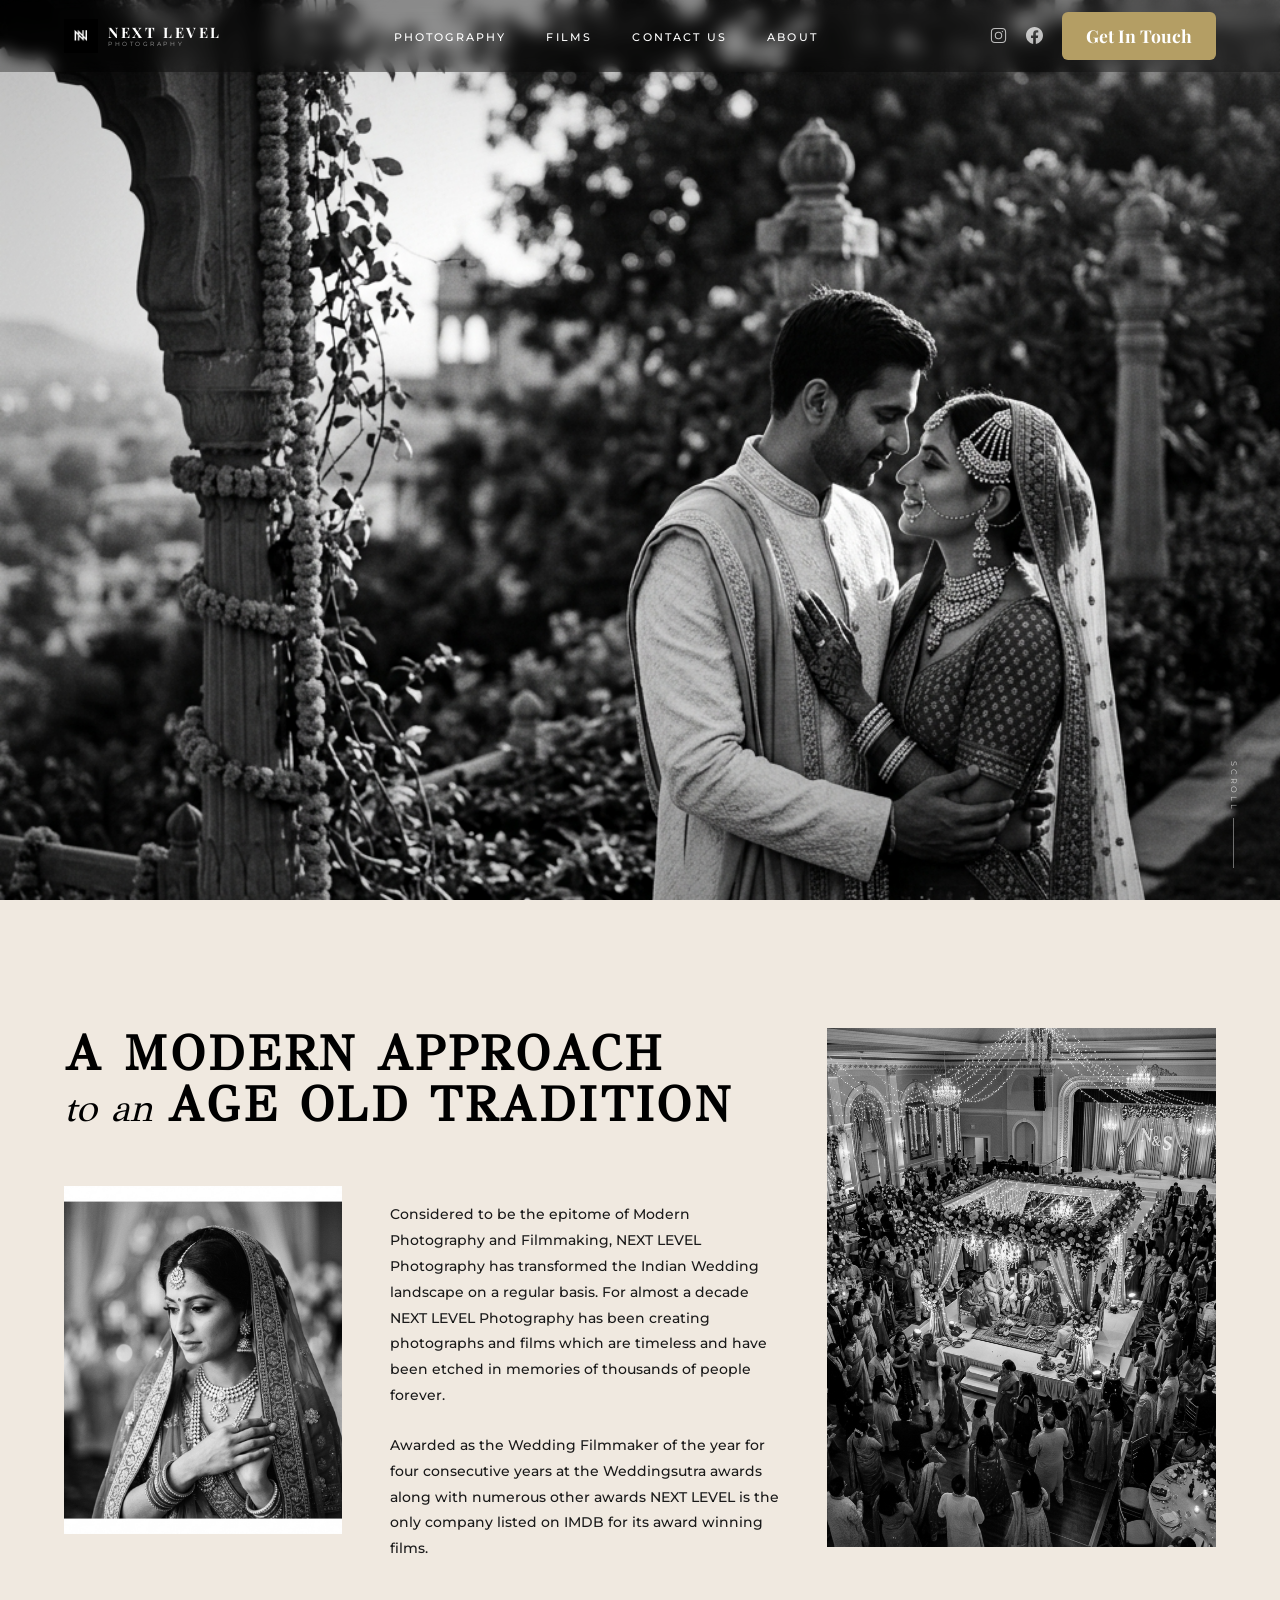
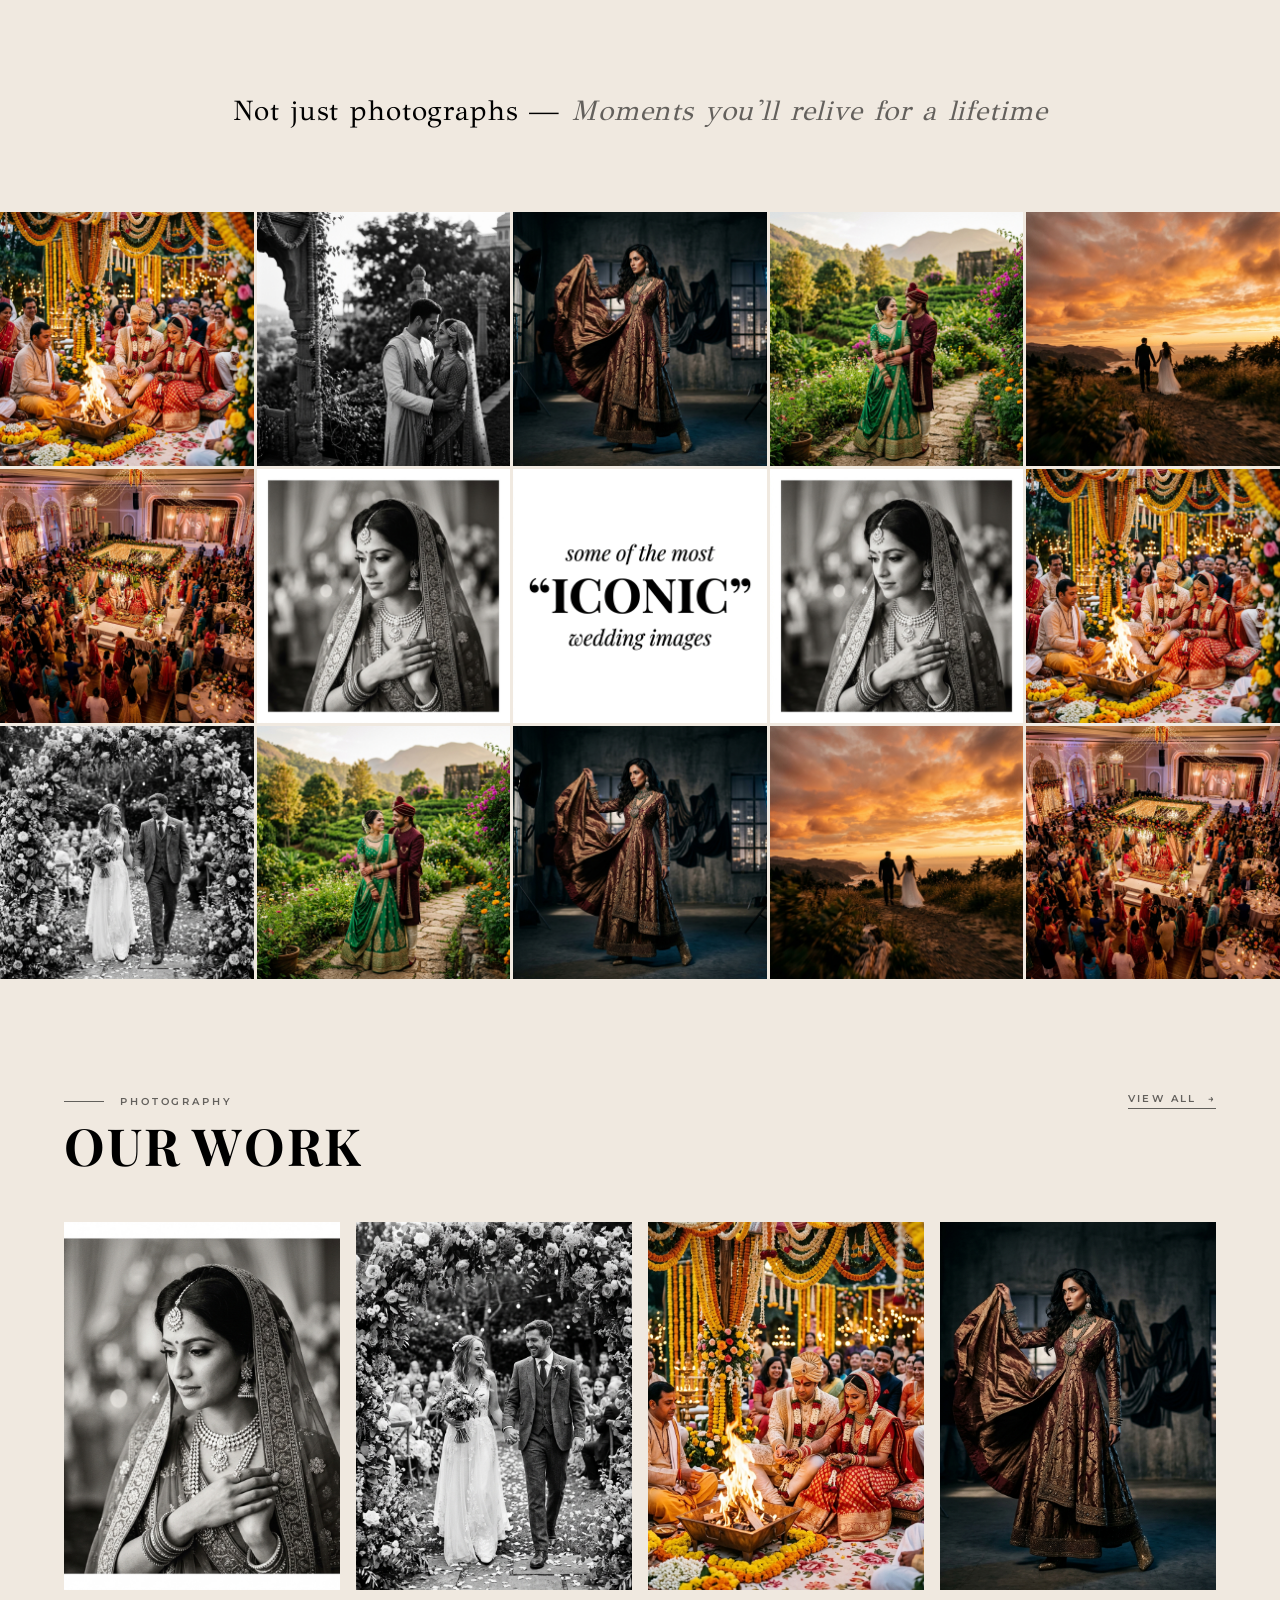
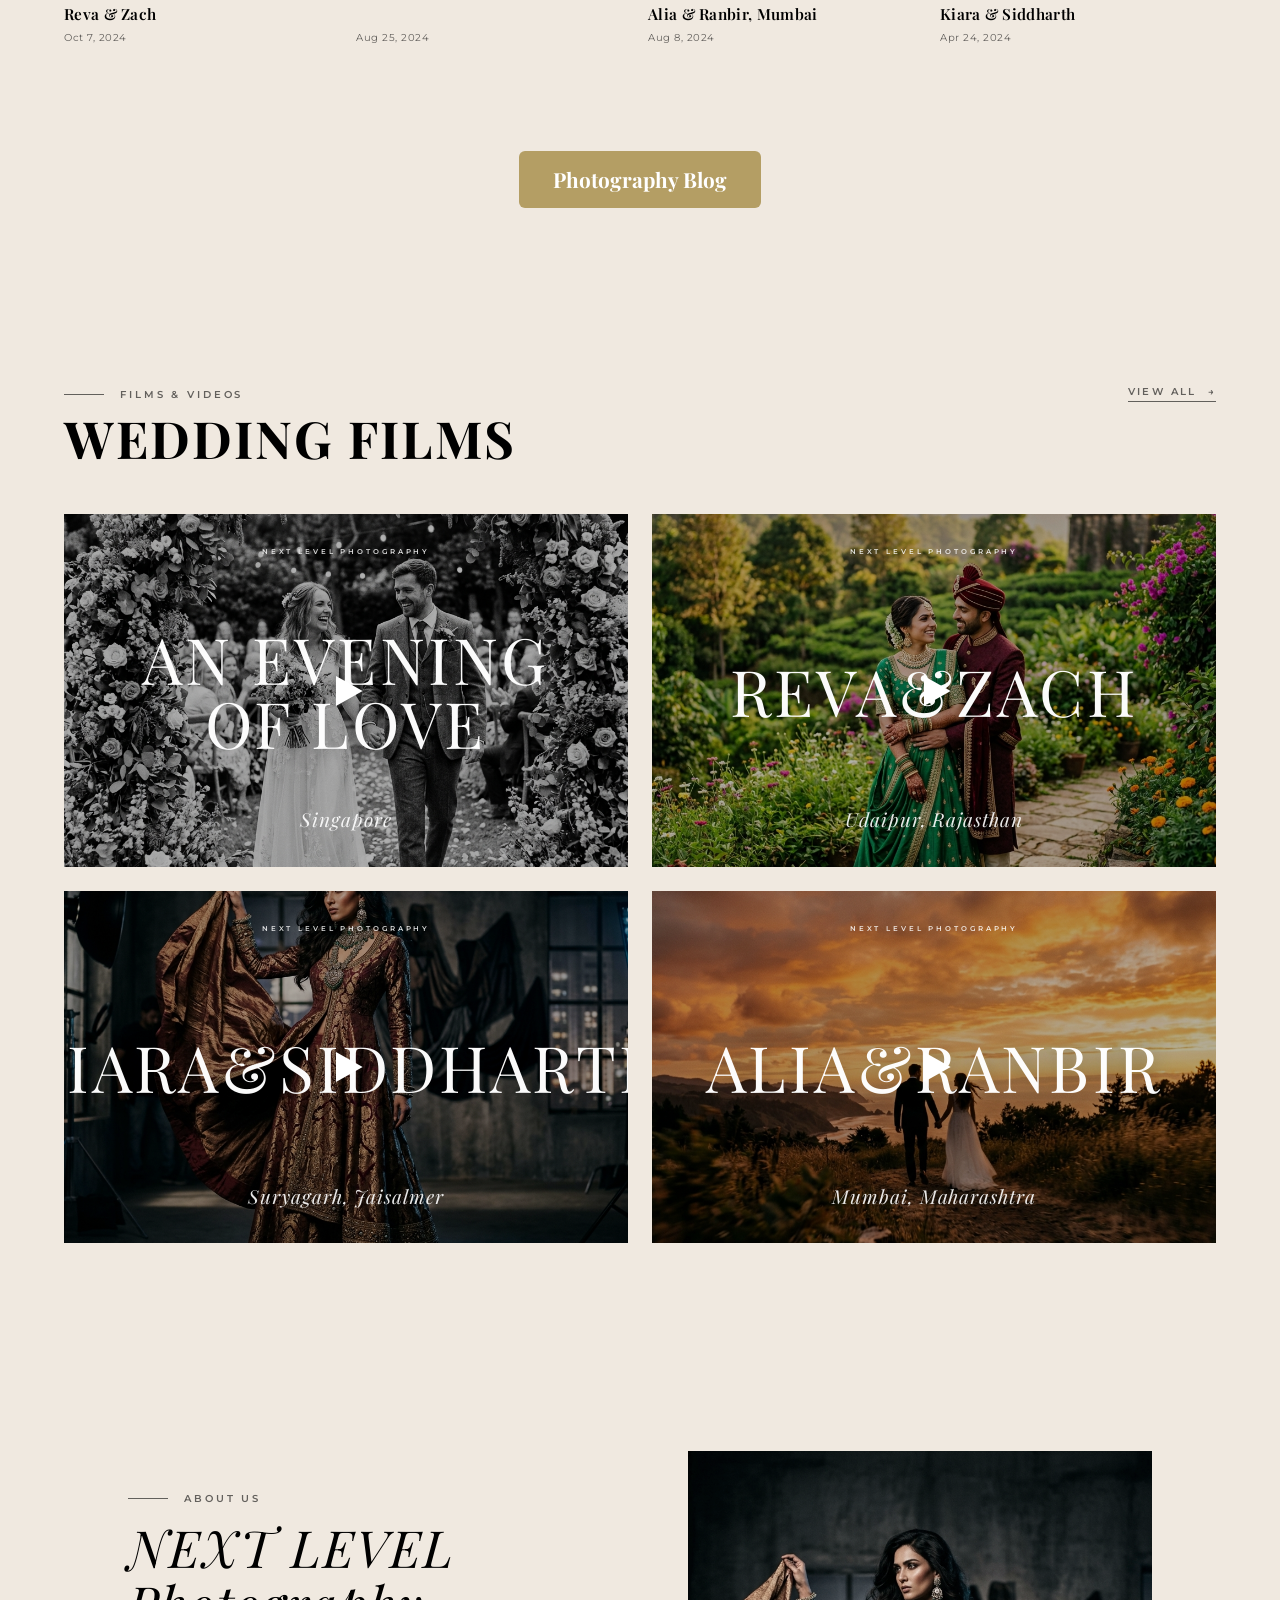
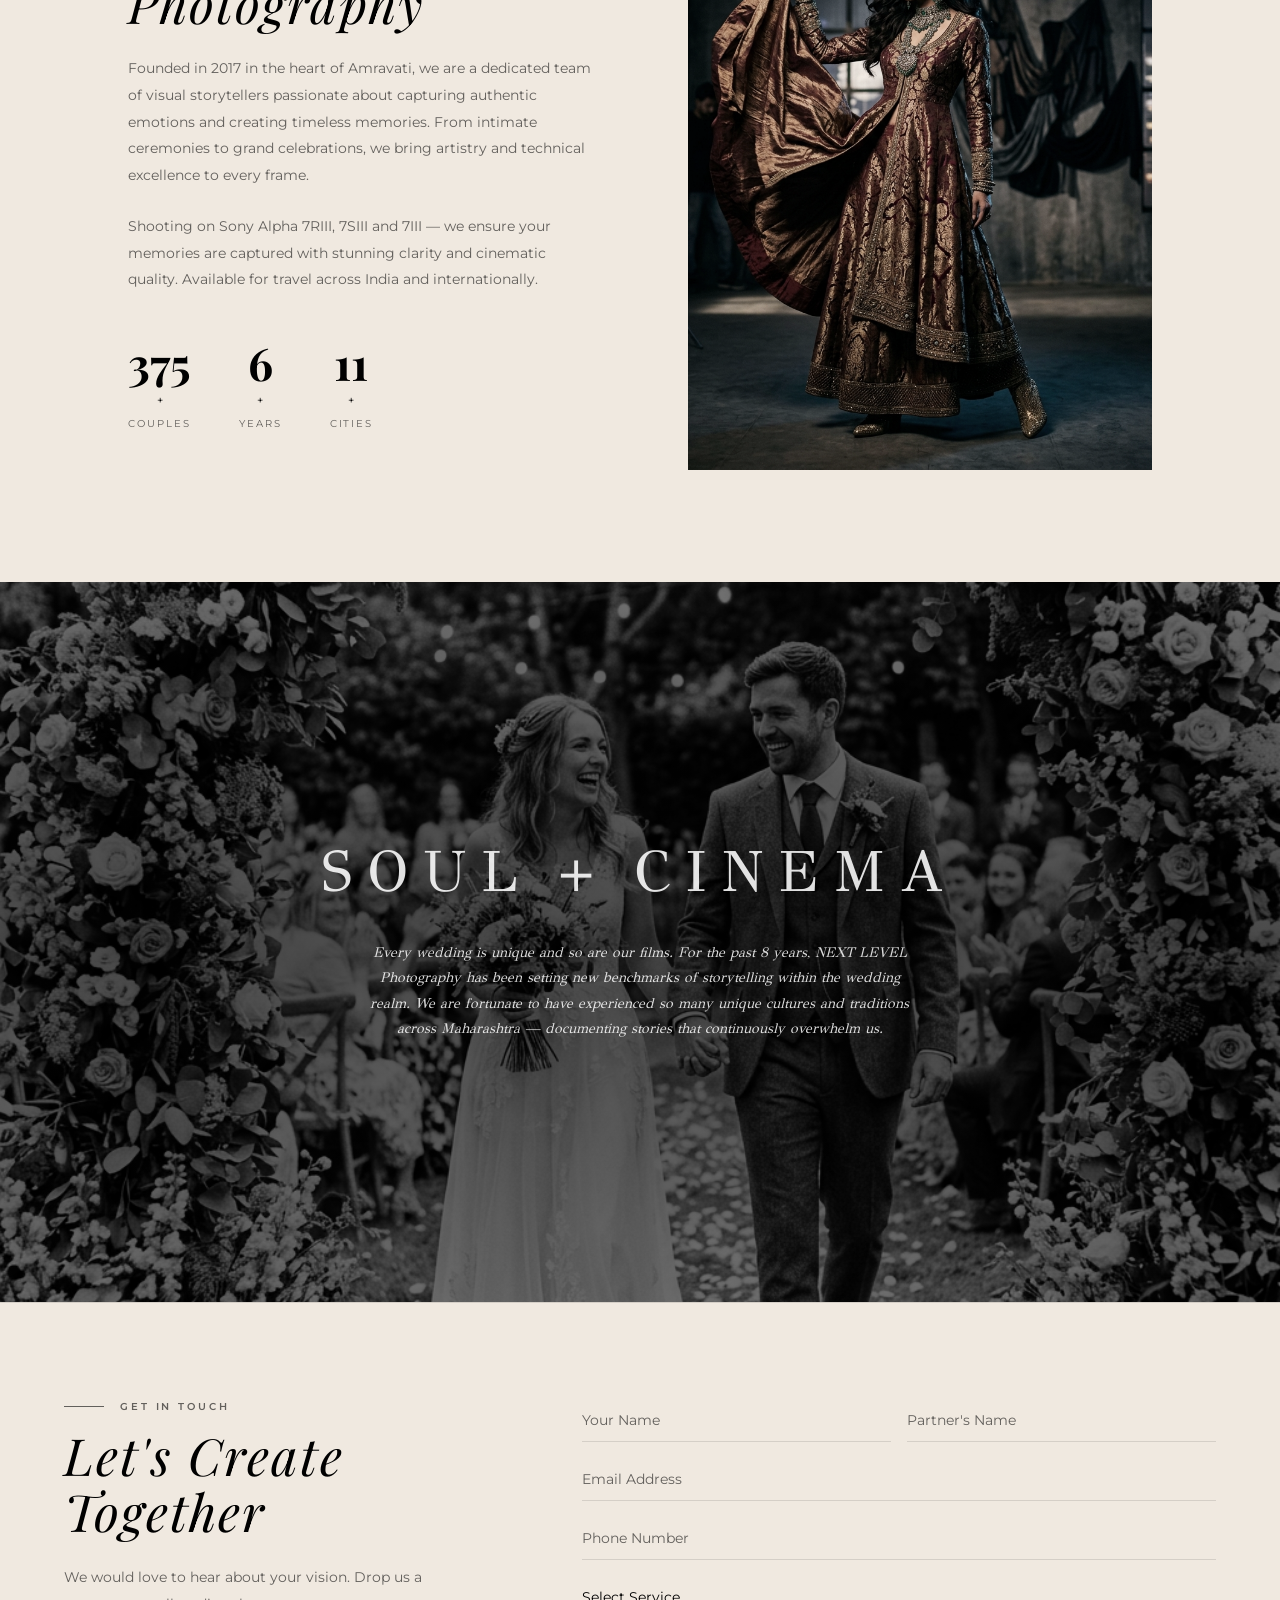
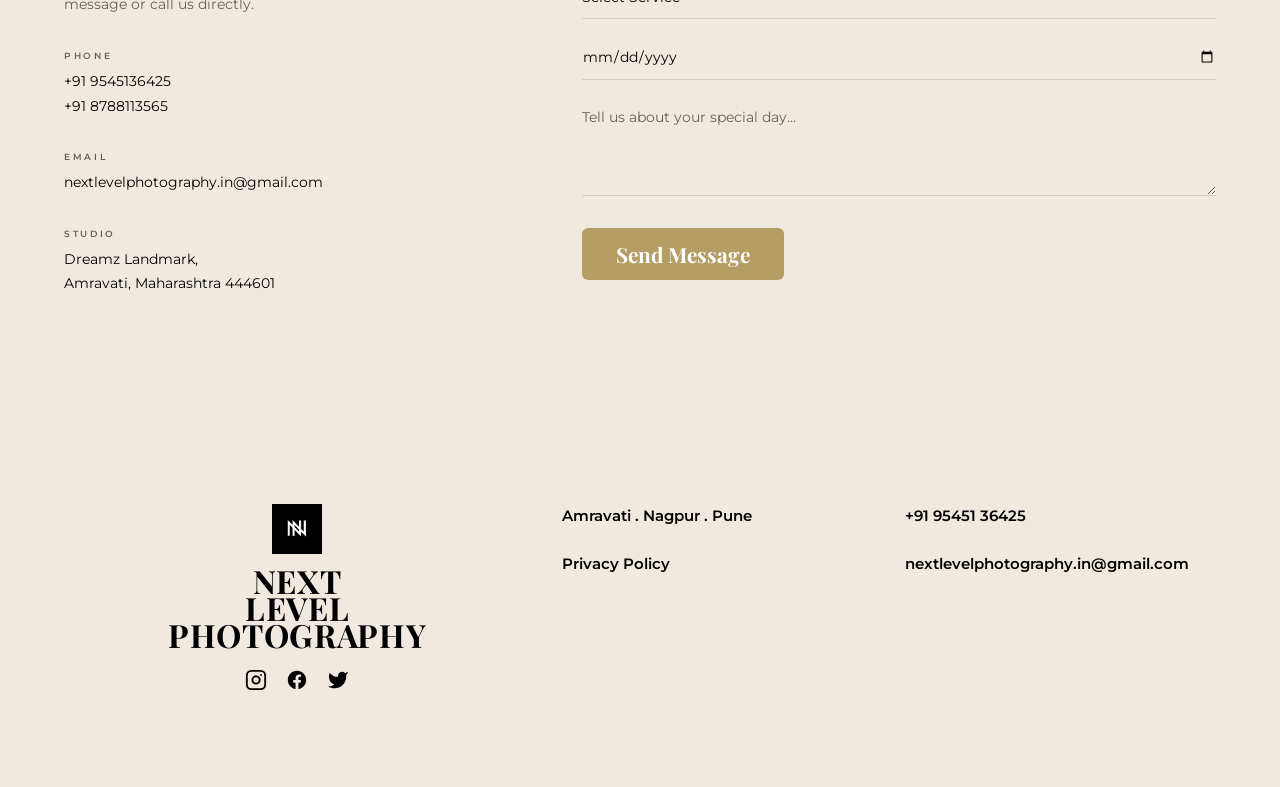
==== commit f7e1c3fb: "Mobile optimization: full-screen hamburger menu, responsive grid, navbar blur, iconic text image, fo" ====
--- a/index.html
+++ b/index.html
@@ -9,7 +9,7 @@
   <!-- Fonts matching HOTC: Cormorant Garamond (Didot-like) + Jost (clean sans) -->
   <link rel="preconnect" href="https://fonts.googleapis.com" />
   <link rel="preconnect" href="https://fonts.gstatic.com" crossorigin />
-  <link href="https://fonts.googleapis.com/css2?family=Playfair+Display:ital,wght@0,400;0,500;0,600;0,700;1,400;1,500;1,600;1,700&family=Montserrat:ital,wght@0,300;0,400;0,500;0,600;1,300;1,400&display=swap" rel="stylesheet" />
+  <link href="https://fonts.googleapis.com/css2?family=GFS+Didot&family=Playfair+Display:ital,wght@0,400;0,500;0,600;0,700;1,400;1,500;1,600;1,700&family=Montserrat:ital,wght@0,300;0,400;0,500;0,600;1,300;1,400&display=swap" rel="stylesheet" />
 
   <link rel="stylesheet" href="style.css" />
 </head>
@@ -38,6 +38,22 @@
         <li><a href="#films" class="nav-item">Films</a></li>
         <li><a href="#contact" class="nav-item">Contact Us</a></li>
         <li><a href="#about" class="nav-item">About</a></li>
+
+        <!-- Mobile-only: social + CTA inside the slide-out menu -->
+        <li class="mobile-nav-footer">
+          <div class="mobile-nav-social">
+            <a href="https://www.instagram.com/nextlevel_photography_amravati/" target="_blank" rel="noopener" aria-label="Instagram">
+              <svg viewBox="0 0 24 24" width="24" height="24" fill="none" stroke="currentColor" stroke-width="2" stroke-linecap="round" stroke-linejoin="round"><rect x="2" y="2" width="20" height="20" rx="5" ry="5"></rect><path d="M16 11.37A4 4 0 1 1 12.63 8 4 4 0 0 1 16 11.37z"></path><line x1="17.5" y1="6.5" x2="17.51" y2="6.5"></line></svg>
+            </a>
+            <a href="https://www.facebook.com/nextlevelphotographyamravati" target="_blank" rel="noopener" aria-label="Facebook">
+              <svg viewBox="0 0 24 24" width="24" height="24" fill="currentColor" stroke="none"><path d="M22 12c0-5.523-4.477-10-10-10S2 6.477 2 12c0 4.991 3.657 9.128 8.438 9.878v-6.987h-2.54V12h2.54V9.797c0-2.506 1.492-3.89 3.777-3.89 1.094 0 2.238.195 2.238.195v2.46h-1.26c-1.243 0-1.63.771-1.63 1.562V12h2.773l-.443 2.89h-2.33v6.988C18.343 21.128 22 16.991 22 12z"></path></svg>
+            </a>
+            <a href="#" aria-label="Twitter">
+              <svg viewBox="0 0 24 24" width="24" height="24" fill="currentColor" stroke="none"><path d="M23 3a10.9 10.9 0 0 1-3.14 1.53 4.48 4.48 0 0 0-7.86 3v1A10.66 10.66 0 0 1 3 4s-4 9 5 13a11.64 11.64 0 0 1-7 2c9 5 20 0 20-11.5a4.5 4.5 0 0 0-.08-.83A7.72 7.72 0 0 0 23 3z"></path></svg>
+            </a>
+          </div>
+          <a href="#contact" class="mobile-nav-cta">Get In Touch</a>
+        </li>
       </ul>
 
       <!-- Right -->
@@ -115,11 +131,7 @@
        PRESS LOGOS ROW
   ═══════════════════════════════ -->
   <div class="press-row js-fade-up">
-    <span class="press-logo">Vogue</span>
-    <span class="press-logo">Cosmopolitan</span>
-    <span class="press-logo">Hello!</span>
-    <span class="press-logo">Brides</span>
-    <span class="press-logo">Travel+Leisure</span>
+    <p class="press-tagline">Not just photographs — <em>Moments you'll relive for a lifetime</em></p>
   </div>
 
   <!-- ═══════════════════════════════
@@ -152,11 +164,9 @@
       <div class="iconic-cell js-fade-up d1">
         <img class="iconic-img" src="images/mosaic_portrait.png" alt="" loading="lazy" />
       </div>
-      <!-- CENTER TEXT BOX -->
+      <!-- CENTER TEXT BOX — single image -->
       <div class="iconic-cell iconic-text-box js-fade-up d2">
-        <p class="iconic-pre">some of the most</p>
-        <h2 class="iconic-word">&ldquo;ICONIC&rdquo;</h2>
-        <p class="iconic-post">wedding images</p>
+        <img class="iconic-img" src="images/iconic_text.png" alt="Some of the most iconic wedding images" loading="lazy" />
       </div>
       <div class="iconic-cell js-fade-up d1">
         <img class="iconic-img" src="images/mosaic_portrait.png" alt="" loading="lazy" />
@@ -207,23 +217,23 @@
           <img src="images/mosaic_portrait.png" alt="Wedding photography" loading="lazy" />
         </div>
         <p class="portfolio-couple">Reva &amp; Zach</p>
-        <p class="portfolio-date">Udaipur, Rajasthan</p>
+        <p class="portfolio-date">Oct 7, 2024</p>
       </a>
 
       <a href="post-singapore.html" class="portfolio-card js-fade-up d1">
         <div class="portfolio-thumb">
           <img src="images/mosaic_couple.png" alt="Wedding photography" loading="lazy" />
         </div>
-        <p class="portfolio-couple">An Evening of Love</p>
-        <p class="portfolio-date">Singapore</p>
+        <p class="portfolio-couple">&nbsp;</p>
+        <p class="portfolio-date">Aug 25, 2024</p>
       </a>
 
       <a href="post-alia.html" class="portfolio-card js-fade-up d2">
         <div class="portfolio-thumb">
           <img src="images/wedding_ceremony.png" alt="Wedding photography" loading="lazy" />
         </div>
-        <p class="portfolio-couple">Alia &amp; Ranbir</p>
-        <p class="portfolio-date">Mumbai, Maharashtra</p>
+        <p class="portfolio-couple">Alia &amp; Ranbir, Mumbai</p>
+        <p class="portfolio-date">Aug 8, 2024</p>
       </a>
 
       <a href="blog-post.html" class="portfolio-card js-fade-up d3">
@@ -231,7 +241,7 @@
           <img src="images/fashion.png" alt="Wedding photography" loading="lazy" />
         </div>
         <p class="portfolio-couple">Kiara &amp; Siddharth</p>
-        <p class="portfolio-date">Suryagarh, Jaisalmer</p>
+        <p class="portfolio-date">Apr 24, 2024</p>
       </a>
 
     </div>
@@ -423,7 +433,7 @@
         </div>
         <div class="contact-info-item" id="contactAddr">
           <div class="ci-label">Studio</div>
-          <span class="ci-value">VMV Road, Kathora Naka,<br/>Om Sai Plaza Complex,<br/>Amravati — 444604, Maharashtra</span>
+          <span class="ci-value">Dreamz Landmark,<br/>Amravati, Maharashtra 444601</span>
         </div>
       </div>
 
@@ -461,22 +471,22 @@
     <div class="footer-grid">
       <!-- Col 1: Logo & Social -->
       <div class="footer-col-brand">
-        <div class="footer-brand-wrap" style="display: flex; flex-direction: column; gap: 0.8rem;">
+        <div class="footer-brand-wrap" style="display: flex; flex-direction: column; align-items: center; gap: 0.8rem;">
           <img src="images/nl-logo.png" alt="NEXT LEVEL Photography Logo" style="width: 50px; height: auto;" />
           <div class="footer-logo">
             NEXT<br/>LEVEL<br/>PHOTOGRAPHY
           </div>
-        </div>
-        <div class="footer-social-icons">
-          <a href="https://www.instagram.com/nextlevel_photography_amravati/" target="_blank" rel="noopener" aria-label="Instagram">
-            <svg viewBox="0 0 24 24" width="22" height="22" fill="none" stroke="currentColor" stroke-width="2" stroke-linecap="round" stroke-linejoin="round"><rect x="2" y="2" width="20" height="20" rx="5" ry="5"></rect><path d="M16 11.37A4 4 0 1 1 12.63 8 4 4 0 0 1 16 11.37z"></path><line x1="17.5" y1="6.5" x2="17.51" y2="6.5"></line></svg>
-          </a>
-          <a href="https://www.facebook.com/nextlevelphotographyamravati" target="_blank" rel="noopener" aria-label="Facebook">
-            <svg viewBox="0 0 24 24" width="22" height="22" fill="currentColor" stroke="none"><path d="M22 12c0-5.523-4.477-10-10-10S2 6.477 2 12c0 4.991 3.657 9.128 8.438 9.878v-6.987h-2.54V12h2.54V9.797c0-2.506 1.492-3.89 3.777-3.89 1.094 0 2.238.195 2.238.195v2.46h-1.26c-1.243 0-1.63.771-1.63 1.562V12h2.773l-.443 2.89h-2.33v6.988C18.343 21.128 22 16.991 22 12z"></path></svg>
-          </a>
-          <a href="#" aria-label="Twitter">
-            <svg viewBox="0 0 24 24" width="22" height="22" fill="currentColor" stroke="none"><path d="M23 3a10.9 10.9 0 0 1-3.14 1.53 4.48 4.48 0 0 0-7.86 3v1A10.66 10.66 0 0 1 3 4s-4 9 5 13a11.64 11.64 0 0 1-7 2c9 5 20 0 20-11.5a4.5 4.5 0 0 0-.08-.83A7.72 7.72 0 0 0 23 3z"></path></svg>
-          </a>
+          <div class="footer-social-icons" style="margin-top: 0.5rem;">
+            <a href="https://www.instagram.com/nextlevel_photography_amravati/" target="_blank" rel="noopener" aria-label="Instagram">
+              <svg viewBox="0 0 24 24" width="22" height="22" fill="none" stroke="currentColor" stroke-width="2" stroke-linecap="round" stroke-linejoin="round"><rect x="2" y="2" width="20" height="20" rx="5" ry="5"></rect><path d="M16 11.37A4 4 0 1 1 12.63 8 4 4 0 0 1 16 11.37z"></path><line x1="17.5" y1="6.5" x2="17.51" y2="6.5"></line></svg>
+            </a>
+            <a href="https://www.facebook.com/nextlevelphotographyamravati" target="_blank" rel="noopener" aria-label="Facebook">
+              <svg viewBox="0 0 24 24" width="22" height="22" fill="currentColor" stroke="none"><path d="M22 12c0-5.523-4.477-10-10-10S2 6.477 2 12c0 4.991 3.657 9.128 8.438 9.878v-6.987h-2.54V12h2.54V9.797c0-2.506 1.492-3.89 3.777-3.89 1.094 0 2.238.195 2.238.195v2.46h-1.26c-1.243 0-1.63.771-1.63 1.562V12h2.773l-.443 2.89h-2.33v6.988C18.343 21.128 22 16.991 22 12z"></path></svg>
+            </a>
+            <a href="#" aria-label="Twitter">
+              <svg viewBox="0 0 24 24" width="22" height="22" fill="currentColor" stroke="none"><path d="M23 3a10.9 10.9 0 0 1-3.14 1.53 4.48 4.48 0 0 0-7.86 3v1A10.66 10.66 0 0 1 3 4s-4 9 5 13a11.64 11.64 0 0 1-7 2c9 5 20 0 20-11.5a4.5 4.5 0 0 0-.08-.83A7.72 7.72 0 0 0 23 3z"></path></svg>
+            </a>
+          </div>
         </div>
       </div>
 
--- a/style.css
+++ b/style.css
@@ -71,17 +71,13 @@
    NAVIGATION
    ============================================================ */
 .site-header {
-  position: fixed;
+  position: absolute;
   top: 0; left: 0; right: 0;
   z-index: 100;
   height: var(--nav-h);
-  background: transparent;
-  transition: background 0.4s ease, box-shadow 0.4s ease;
-}
-.site-header.scrolled {
-  background: rgba(242,239,237,0.96);
+  background: rgba(0, 0, 0, 0.35);
   backdrop-filter: blur(8px);
-  box-shadow: 0 1px 0 var(--rule);
+  -webkit-backdrop-filter: blur(8px);
 }
 
 .nav-inner {
@@ -116,7 +112,7 @@
   font-weight: 700;
   letter-spacing: 0.18em;
   text-transform: uppercase;
-  color: var(--text);
+  color: #fff;
 }
 .logo-sub {
   font-family: var(--font-sans);
@@ -124,7 +120,7 @@
   font-weight: 400;
   letter-spacing: 0.4em;
   text-transform: uppercase;
-  color: var(--text-muted);
+  color: rgba(255,255,255,0.6);
 }
 
 /* Nav links */
@@ -139,7 +135,7 @@
   font-weight: 500;
   letter-spacing: 0.2em;
   text-transform: uppercase;
-  color: var(--text);
+  color: #fff;
   position: relative;
   padding-bottom: 2px;
   transition: color 0.3s ease;
@@ -162,7 +158,7 @@
   gap: 1.2rem;
 }
 .nav-social {
-  color: var(--text);
+  color: #fff;
   opacity: 0.7;
   transition: opacity 0.3s ease;
   display: flex;
@@ -194,26 +190,104 @@
   display: block;
   width: 22px;
   height: 1.5px;
-  background: var(--text);
+  background: #fff;
   transition: transform 0.3s ease, opacity 0.3s ease;
+}
+
+/* Mobile nav footer — hidden on desktop */
+.mobile-nav-footer {
+  display: none;
 }
 
 /* Mobile nav open */
 @media (max-width: 900px) {
   .nav-links {
     position: fixed;
-    inset: 0; top: var(--nav-h);
+    top: 0;
+    left: 0;
+    width: 100%;
+    height: 100dvh;
+    height: 100vh; /* fallback */
     background: var(--bg);
+    display: flex;
     flex-direction: column;
     justify-content: center;
-    gap: 2rem;
-    font-size: 1.1rem;
+    align-items: center;
+    gap: 0;
+    padding: 6rem 2rem 3rem;
     transform: translateX(100%);
     transition: transform 0.4s var(--ease);
-    z-index: 99;
-  }
+    z-index: 200;
+    list-style: none;
+    overflow-y: auto;
+  }
+  .nav-links li {
+    width: 100%;
+    text-align: center;
+  }
+  .nav-links .nav-item {
+    font-family: var(--font-display);
+    font-size: clamp(1.8rem, 7vw, 2.5rem);
+    font-weight: 700;
+    color: var(--text);
+    letter-spacing: 0.02em;
+    text-transform: capitalize;
+    padding: 0.6rem 0;
+    display: block;
+  }
+  .nav-links .nav-item:hover { color: var(--gold); }
+  .nav-links .nav-item::after { display: none; }
+
   .nav-links.open { transform: translateX(0); }
-  .hamburger { display: flex; }
+
+  /* Hamburger → X animation */
+  .hamburger { display: flex; cursor: pointer; z-index: 201; position: relative; }
+  .hamburger.active span:nth-child(1) {
+    transform: rotate(45deg) translate(5px, 5px);
+  }
+  .hamburger.active span:nth-child(2) {
+    opacity: 0;
+  }
+  .hamburger.active span:nth-child(3) {
+    transform: rotate(-45deg) translate(5px, -5px);
+  }
+
+  /* Mobile footer inside menu — pushed to bottom */
+  .mobile-nav-footer {
+    display: flex;
+    flex-direction: column;
+    align-items: center;
+    gap: 1.5rem;
+    margin-top: auto;
+    padding-top: 3rem;
+    width: 100%;
+  }
+  .mobile-nav-social {
+    display: flex;
+    gap: 1.5rem;
+    align-items: center;
+  }
+  .mobile-nav-social a {
+    color: var(--text);
+    display: flex;
+    transition: opacity 0.3s ease;
+  }
+  .mobile-nav-social a:hover { opacity: 0.6; }
+  .mobile-nav-cta {
+    font-family: var(--font-display);
+    font-size: 1rem;
+    font-weight: 700;
+    color: #fff;
+    background: var(--text);
+    padding: 14px 60px;
+    border-radius: 4px;
+    text-align: center;
+    transition: opacity 0.3s ease;
+    width: 80%;
+    max-width: 300px;
+  }
+  .mobile-nav-cta:hover { opacity: 0.85; }
+
   .btn-get-in-touch { display: none; }
   .nav-social { display: none; }
 }
@@ -306,23 +380,23 @@
   max-width: 1400px;
   margin: 0 auto;
   display: grid;
-  grid-template-columns: 1fr 1.2fr 1.6fr;
+  grid-template-columns: 1fr 1.4fr 1.4fr;
   grid-template-rows: auto auto;
-  gap: 3rem;
+  gap: 2.5rem 3rem;
   align-items: start;
 }
 
+/* Heading spans cols 1 & 2, left-aligned like HOTC */
 .intro-heading-area {
   grid-column: 1 / 3;
   grid-row: 1 / 2;
-  text-align: center;
+  text-align: left;
   z-index: 2;
   pointer-events: none;
-  margin-bottom: 3rem;
-  padding-left: 2rem;
-  margin-right: -4rem; /* Let it push towards right image */
-}
-
+  margin-bottom: 1rem;
+}
+
+/* Left photo — bottom-left under heading */
 .intro-left-img {
   grid-column: 1 / 2;
   grid-row: 2 / 3;
@@ -331,12 +405,14 @@
   aspect-ratio: 4 / 5;
 }
 
+/* Body text — center column, row 2 */
 .intro-text-area {
   grid-column: 2 / 3;
   grid-row: 2 / 3;
-  padding: 0 1rem;
-}
-
+  padding: 1rem 0 0 0;
+}
+
+/* Right photo — tall, spans both rows */
 .intro-right-img {
   grid-column: 3 / 4;
   grid-row: 1 / 3;
@@ -358,9 +434,9 @@
 
 /* Big display heading — "A MODERN APPROACH" */
 .intro-heading {
-  font-family: var(--font-display);
+  font-family: 'GFS Didot', 'Playfair Display', 'Didot', Georgia, serif;
   font-size: clamp(2rem, 3.8vw, 4.2rem);
-  font-weight: 400;
+  font-weight: 700;
   font-style: normal;
   letter-spacing: 0.05em;
   text-transform: uppercase;
@@ -370,7 +446,7 @@
 }
 /* Italic script line — "to an" */
 .intro-script {
-  font-family: var(--font-display);
+  font-family: 'GFS Didot', 'Playfair Display', 'Didot', Georgia, serif;
   font-size: clamp(1.6rem, 3vw, 3.4rem);
   font-style: italic;
   font-weight: 400;
@@ -398,6 +474,19 @@
   background: var(--bg);
   flex-wrap: wrap;
 }
+.press-tagline {
+  font-family: 'GFS Didot', 'Playfair Display', 'Didot', Georgia, serif;
+  font-size: clamp(1.1rem, 2.2vw, 1.8rem);
+  font-weight: 400;
+  letter-spacing: 0.03em;
+  color: var(--text);
+  text-align: center;
+  line-height: 1.5;
+}
+.press-tagline em {
+  font-style: italic;
+  color: var(--text-muted);
+}
 .press-logo {
   font-family: var(--font-display);
   font-size: clamp(0.9rem, 1.8vw, 1.5rem);
@@ -423,7 +512,6 @@
 .iconic-grid {
   display: grid;
   grid-template-columns: repeat(5, 1fr);
-  grid-template-rows: 220px 280px 220px;
   gap: 3px;
 }
 
@@ -431,6 +519,7 @@
   position: relative;
   overflow: hidden;
   background: #ddd0c4;
+  aspect-ratio: 1 / 1;
 }
 .iconic-img {
   width: 100%;
@@ -440,15 +529,9 @@
 }
 .iconic-cell:hover .iconic-img { transform: scale(1.06); }
 
-/* White text box in center of row 2 */
+/* Center image cell in row 2 */
 .iconic-text-box {
   background: var(--bg);
-  display: flex;
-  flex-direction: column;
-  align-items: center;
-  justify-content: center;
-  text-align: center;
-  padding: 1rem;
 }
 .iconic-pre {
   font-family: var(--font-body);
@@ -532,7 +615,7 @@
 .portfolio-grid {
   display: grid;
   grid-template-columns: repeat(4, 1fr);
-  gap: 1.5rem;
+  gap: 1rem;
 }
 .portfolio-card {
   position: relative;
@@ -540,7 +623,7 @@
 }
 .portfolio-thumb {
   position: relative;
-  aspect-ratio: 3/4;
+  aspect-ratio: 3 / 4;
   overflow: hidden;
   background: #d8d0c8;
   margin-bottom: 0.8rem;
@@ -709,12 +792,12 @@
 }
 
 /* ============================================================
-   SOUL+CINEMA — background video
+   SOUL+CINEMA — background video with angular frame
    ============================================================ */
 .soul-cinema {
   position: relative;
   width: 100%;
-  min-height: 75vh;
+  min-height: 80vh;
   background: var(--bg-dark);
   display: flex;
   align-items: center;
@@ -729,53 +812,48 @@
   object-fit: cover;
   object-position: center;
   z-index: 0;
-  filter: grayscale(100%) brightness(0.65);
+  filter: grayscale(100%) brightness(0.55);
 }
 .sc-overlay {
   position: absolute;
   inset: 0;
   z-index: 1;
-  background: linear-gradient(to bottom, rgba(0,0,0,0.3) 0%, rgba(0,0,0,0.5) 50%, rgba(0,0,0,0.3) 100%);
+  background: linear-gradient(to bottom, rgba(0,0,0,0.2) 0%, rgba(0,0,0,0.45) 50%, rgba(0,0,0,0.2) 100%);
 }
 .sc-content {
   position: relative;
   z-index: 2;
   text-align: center;
   padding: 5rem var(--gutter);
-  max-width: 720px;
+  max-width: 800px;
 }
 .sc-title {
-  font-family: var(--font-display);
-  font-size: clamp(2.5rem, 6vw, 6rem);
+  font-family: 'GFS Didot', 'Playfair Display', 'Didot', Georgia, serif;
+  font-size: clamp(2rem, 4.5vw, 4.5rem);
+  font-weight: 300;
+  letter-spacing: 0.25em;
+  color: rgba(255,255,255,0.88);
+  text-transform: uppercase;
+  line-height: 1;
+  margin-bottom: 2.5rem;
+  text-shadow: 0 2px 30px rgba(0,0,0,0.3);
+  white-space: nowrap;
+}
+.sc-body {
+  font-family: 'GFS Didot', 'Playfair Display', 'Didot', Georgia, serif;
+  font-size: clamp(0.8rem, 1.1vw, 0.95rem);
+  font-style: italic;
   font-weight: 400;
-  letter-spacing: 0.18em;
-  color: #fff;
-  text-transform: uppercase;
-  line-height: 1;
-  margin-bottom: 2rem;
-  text-shadow: 0 2px 30px rgba(0,0,0,0.3);
-}
-.sc-body {
-  font-family: var(--font-body);
-  font-size: clamp(0.85rem, 1.3vw, 1rem);
-  font-style: italic;
-  color: rgba(255,255,255,0.78);
-  line-height: 1.9;
-  margin-bottom: 2.5rem;
+  color: rgba(255,255,255,0.85);
+  line-height: 1.8;
+  margin-bottom: 0;
+  max-width: 560px;
+  margin-left: auto;
+  margin-right: auto;
 }
 .sc-cta {
-  display: inline-block;
-  font-family: var(--font-sans);
-  font-size: 0.6rem;
-  font-weight: 600;
-  letter-spacing: 0.3em;
-  text-transform: uppercase;
-  color: rgba(255,255,255,0.7);
-  border-bottom: 1px solid rgba(255,255,255,0.4);
-  padding-bottom: 3px;
-  transition: color 0.3s ease, border-color 0.3s ease;
-}
-.sc-cta:hover { color: #fff; border-color: rgba(255,255,255,0.9); }
+  display: none;
+}
 
 /* ============================================================
    ABOUT / CONTACT
@@ -944,6 +1022,7 @@
   letter-spacing: 0.02em;
   text-transform: uppercase;
   color: var(--text);
+  text-align: center;
 }
 
 .footer-social-icons {
@@ -993,52 +1072,212 @@
   .footer-grid {
     grid-template-columns: 1fr;
     gap: 3rem;
-  }
-}
-
-/* ============================================================
-   RESPONSIVE
+    text-align: center;
+  }
+  .footer-col-brand {
+    align-items: center;
+  }
+  .footer-col-brand .logo-mark {
+    margin: 0 auto;
+  }
+  .footer-social-icons {
+    justify-content: center;
+  }
+  .footer-col-links,
+  .footer-col-contact {
+    align-items: center;
+  }
+}
+
+/* ============================================================
+   RESPONSIVE — Tablet (≤1100px)
    ============================================================ */
 @media (max-width: 1100px) {
-  .intro-inner { grid-template-columns: 1fr 1.2fr 1.2fr; gap: 1.5rem; }
-  .intro-heading-area { padding-left: 0; margin-right: 0; }
-  .portfolio-grid { grid-template-columns: repeat(3, 1fr); }
-  .portfolio-card:last-child { display: none; }
+  .intro-inner {
+    grid-template-columns: 1fr 1fr;
+    gap: 1.5rem 2rem;
+  }
+  .intro-heading-area {
+    grid-column: 1 / -1;
+    text-align: center;
+  }
+  .intro-left-img {
+    grid-column: 1 / 2;
+    grid-row: 2 / 3;
+  }
+  .intro-right-img {
+    grid-column: 2 / 3;
+    grid-row: 2 / 3;
+    aspect-ratio: 4 / 5;
+  }
+  .intro-text-area {
+    grid-column: 1 / -1;
+    grid-row: 3 / 4;
+    text-align: center;
+    padding: 0 2rem;
+  }
+  .portfolio-grid { grid-template-columns: repeat(2, 1fr); }
+  .portfolio-card:last-child { display: block; }
   .about-inner { grid-template-columns: 1fr; gap: 3rem; }
   .about-img { display: none; }
-}
-
+  .iconic-grid { grid-template-columns: repeat(3, 1fr); }
+}
+
+/* ============================================================
+   RESPONSIVE — iPad / Small tablet (≤800px)
+   ============================================================ */
 @media (max-width: 800px) {
   :root { --nav-h: 64px; }
-  .intro-inner { display: flex; flex-direction: column; gap: 2rem; }
-  .intro-heading-area { white-space: normal; text-align: left; margin-bottom: 0; }
-  .intro-left-img, .intro-right-img { width: 100%; aspect-ratio: 4/3; }
-
-  .iconic-grid {
-    grid-template-columns: repeat(3, 1fr);
-    grid-template-rows: 160px 200px 160px;
-  }
-  /* Hide outermost iconic cells on mobile */
-  .iconic-grid .iconic-cell:nth-child(4),
-  .iconic-grid .iconic-cell:nth-child(5),
-  .iconic-grid .iconic-cell:nth-child(9),
-  .iconic-grid .iconic-cell:nth-child(10),
-  .iconic-grid .iconic-cell:nth-child(14),
-  .iconic-grid .iconic-cell:nth-child(15) { display: none; }
-  .portfolio-grid { grid-template-columns: repeat(2, 1fr); }
-  .films-grid { grid-template-columns: 1fr; }
-  .contact-inner { grid-template-columns: 1fr; gap: 3rem; }
-  .footer-bottom { grid-template-columns: repeat(2, 1fr); }
-}
-
-@media (max-width: 480px) {
-  .portfolio-grid { grid-template-columns: 1fr 1fr; }
-  .footer-bottom { grid-template-columns: 1fr 1fr; }
-  .about-stats { gap: 1.5rem; }
+
+  /* Nav */
+  .nav-logo a { gap: 8px; }
+  .logo-mark { width: 28px; height: 28px; }
+  .logo-next { font-size: 0.75rem; }
+
+  /* Hero */
+  .hero { height: 60vh; }
+
+  /* Intro */
+  .intro-section { padding: 5rem var(--gutter) 3rem; }
+  .intro-inner {
+    display: flex;
+    flex-direction: column;
+    gap: 2rem;
+    align-items: center;
+  }
+  .intro-heading-area {
+    text-align: center;
+    margin-bottom: 0;
+    white-space: normal;
+  }
+  .intro-heading {
+    font-size: clamp(1.6rem, 6vw, 2.5rem);
+  }
+  .intro-script {
+    font-size: clamp(1.3rem, 5vw, 2rem);
+  }
+  .intro-left-img,
+  .intro-right-img {
+    width: 100%;
+    aspect-ratio: 4 / 3;
+  }
+  .intro-text-area {
+    padding: 0;
+    text-align: center;
+  }
+
+  /* Tagline */
+  .press-tagline {
+    font-size: clamp(0.95rem, 3vw, 1.2rem);
+  }
+
+  /* Iconic grid → 2 cols, all cells visible */
   .iconic-grid {
     grid-template-columns: repeat(2, 1fr);
-    grid-template-rows: repeat(5, 140px);
-  }
+    gap: 3px;
+  }
+  .iconic-text-box {
+    aspect-ratio: 1 / 1;
+  }
+
+  /* Portfolio → 2 cols */
+  .photography-section { padding: 3rem var(--gutter) 4rem; }
+  .portfolio-grid { grid-template-columns: repeat(2, 1fr); gap: 0.8rem; }
+  .portfolio-couple { font-size: 0.85rem; }
+  .portfolio-date { font-size: 0.6rem; }
+  .portfolio-btn { font-size: 1rem; padding: 10px 24px; }
+
+  /* Films → 1 col */
+  .films-section { padding: 3rem var(--gutter) 4rem; }
+  .films-grid { grid-template-columns: 1fr; }
+
+  /* Soul+Cinema */
+  .soul-cinema { min-height: 55vh; }
+  .sc-title {
+    font-size: clamp(1.6rem, 5vw, 2.8rem);
+    letter-spacing: 0.15em;
+  }
+  .sc-body {
+    font-size: clamp(0.75rem, 2.5vw, 0.85rem);
+    max-width: 90%;
+  }
+
+  /* About */
+  .about-section { padding: 4rem var(--gutter); }
+  .about-inner { grid-template-columns: 1fr; gap: 2rem; }
+  .about-img { display: none; }
+  .about-stats { gap: 2rem; }
+
+  /* Contact */
+  .contact-section { padding: 4rem var(--gutter); }
+  .contact-inner { grid-template-columns: 1fr; gap: 3rem; }
+
+  /* Footer */
+  .site-footer { padding: 4rem var(--gutter) 2rem; }
+  .footer-grid {
+    grid-template-columns: 1fr;
+    gap: 3rem;
+    text-align: center;
+  }
+  .footer-col-brand {
+    align-items: center;
+  }
+  .footer-social-icons {
+    justify-content: center;
+  }
+  .footer-col-links,
+  .footer-col-contact {
+    align-items: center;
+  }
+}
+
+/* ============================================================
+   RESPONSIVE — Mobile (≤480px)
+   ============================================================ */
+@media (max-width: 480px) {
+  /* Hero */
+  .hero { height: 50vh; }
+  .hero-scroll-cue { display: none; }
+
+  /* Intro heading even smaller */
+  .intro-heading { font-size: clamp(1.3rem, 5.5vw, 1.8rem); }
+  .intro-script { font-size: clamp(1.1rem, 4.5vw, 1.5rem); }
+
+  /* Portfolio → still 2 cols but tighter */
+  .portfolio-grid { grid-template-columns: 1fr 1fr; gap: 0.5rem; }
+  .portfolio-thumb { margin-bottom: 0.5rem; }
+  .portfolio-couple { font-size: 0.75rem; }
+  .portfolio-date { font-size: 0.55rem; }
+  .portfolio-btn { font-size: 0.9rem; padding: 8px 20px; margin-top: 2rem; }
+
+  /* Iconic grid gap tighter on small phones */
+  .iconic-grid { gap: 2px; }
+
+  /* About stats */
+  .about-stats { gap: 1.5rem; flex-wrap: wrap; justify-content: center; }
+  .stat-num { font-size: clamp(1.8rem, 8vw, 2.5rem); }
+
+  /* Soul+Cinema */
+  .soul-cinema { min-height: 45vh; }
+  .sc-title {
+    font-size: clamp(1.3rem, 6vw, 2rem);
+    letter-spacing: 0.12em;
+  }
+  .sc-body {
+    font-size: 0.72rem;
+    max-width: 95%;
+    line-height: 1.7;
+  }
+  .sc-content { padding: 3rem var(--gutter); }
+
+  /* Contact form */
+  .form-row-2 { grid-template-columns: 1fr; }
+  .section-h2 { font-size: clamp(1.5rem, 6vw, 2rem); }
+
+  /* Film cards */
+  .film-couple-name { font-size: clamp(1.2rem, 5vw, 1.8rem); }
+  .film-brand { font-size: 0.35rem; }
+  .film-location { font-size: 0.7rem; }
 }
 
 /* ============================================================
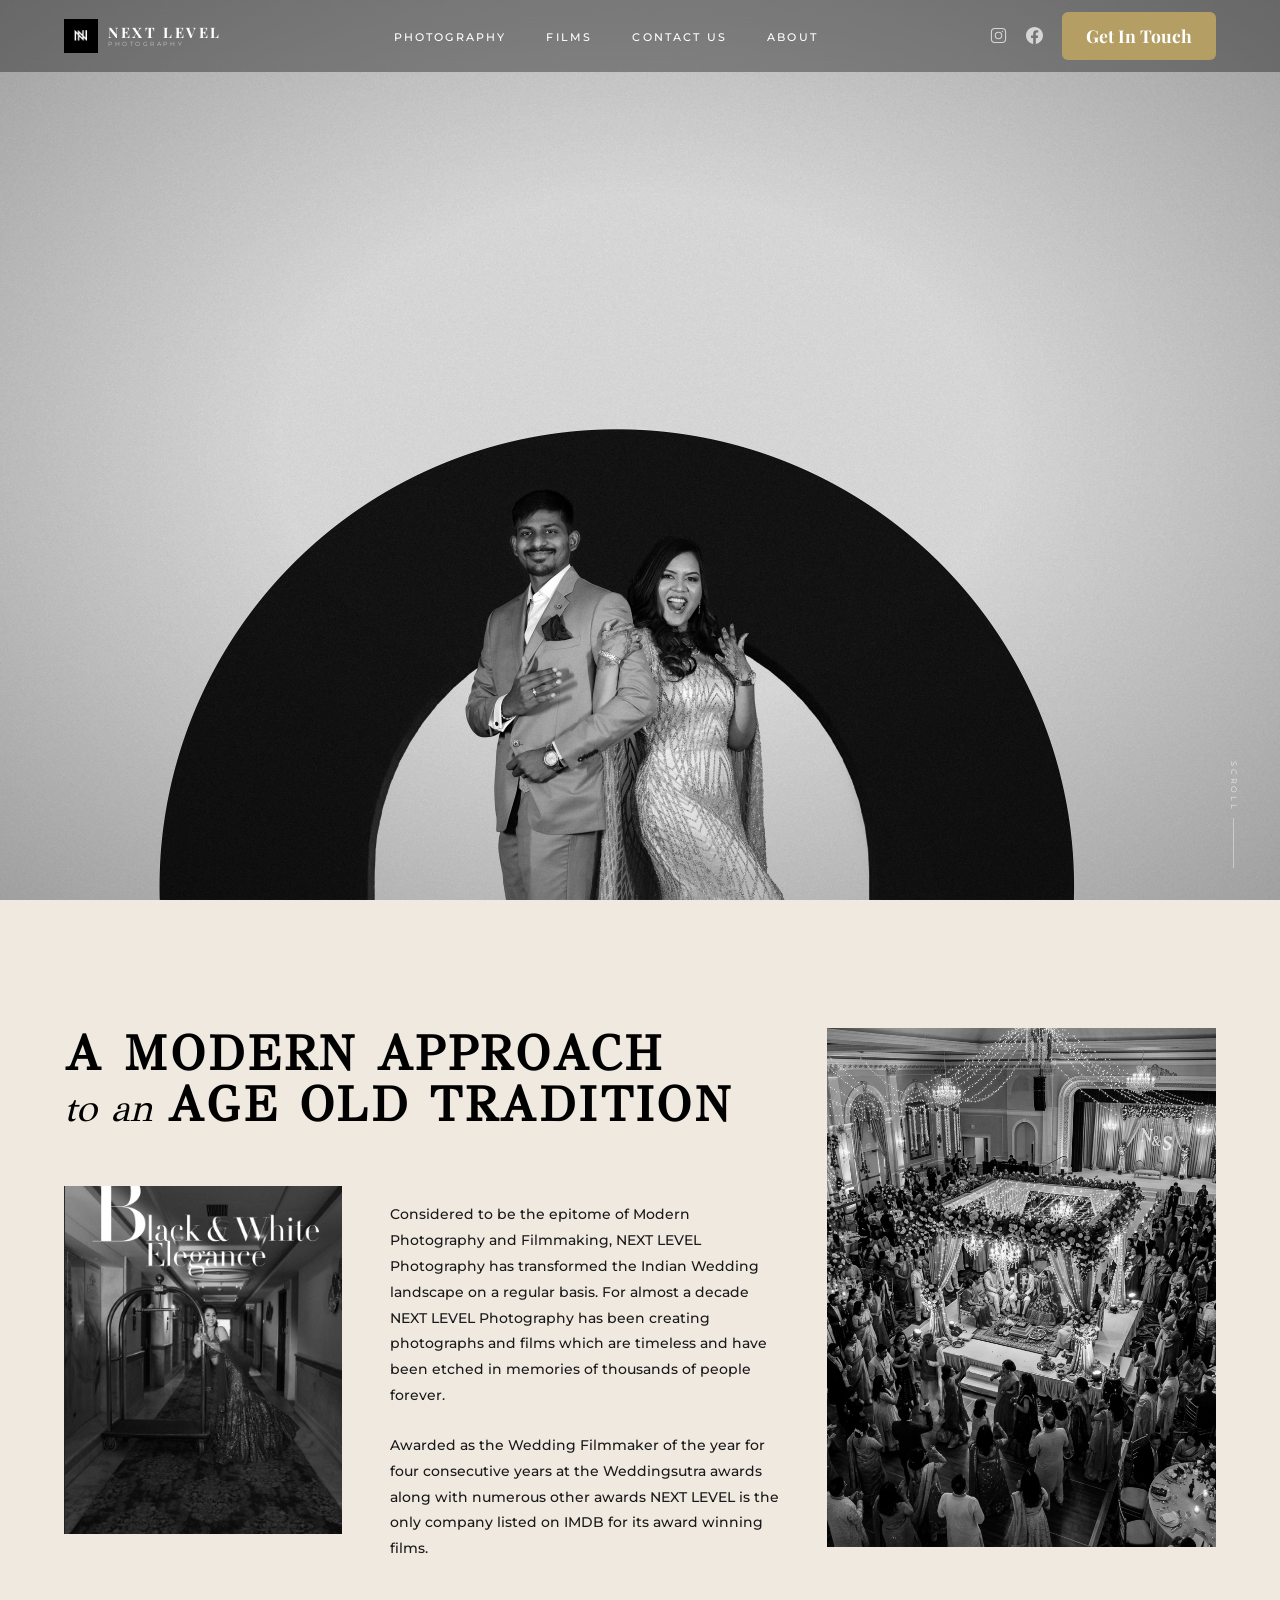
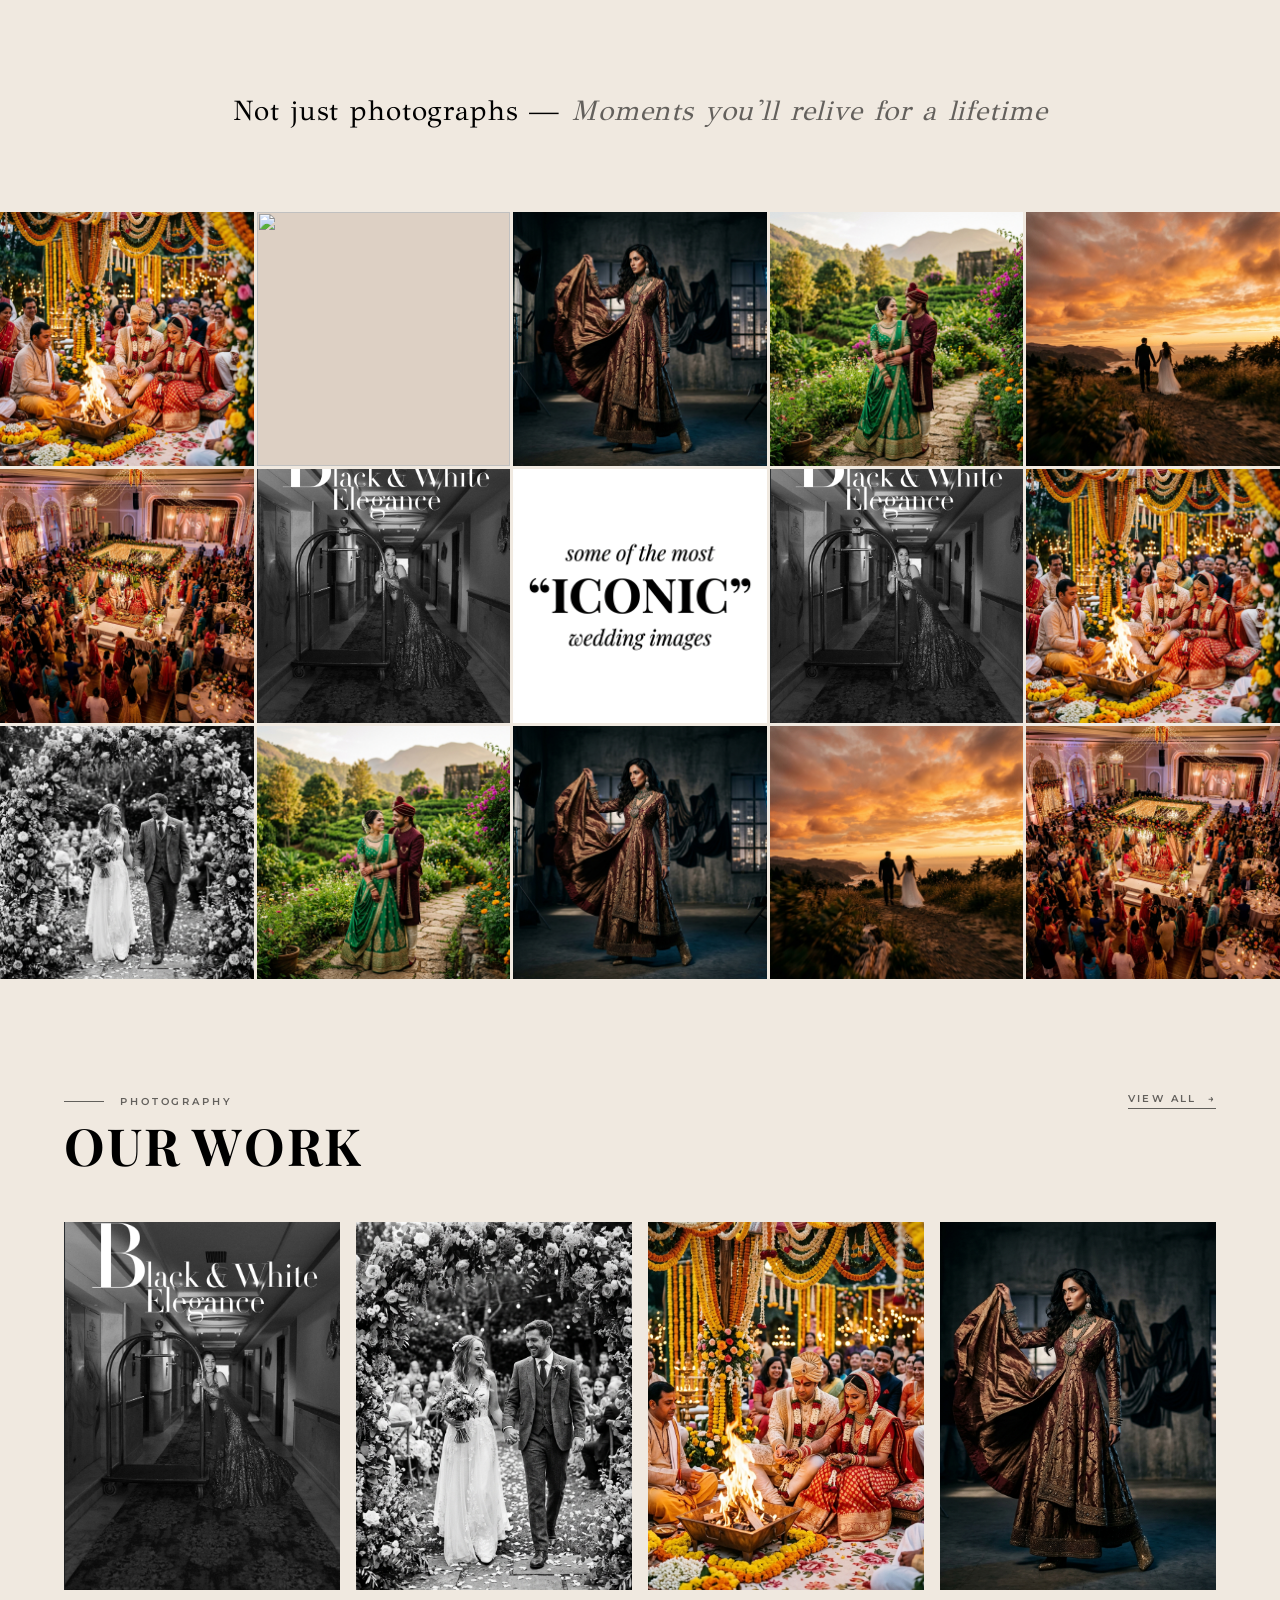
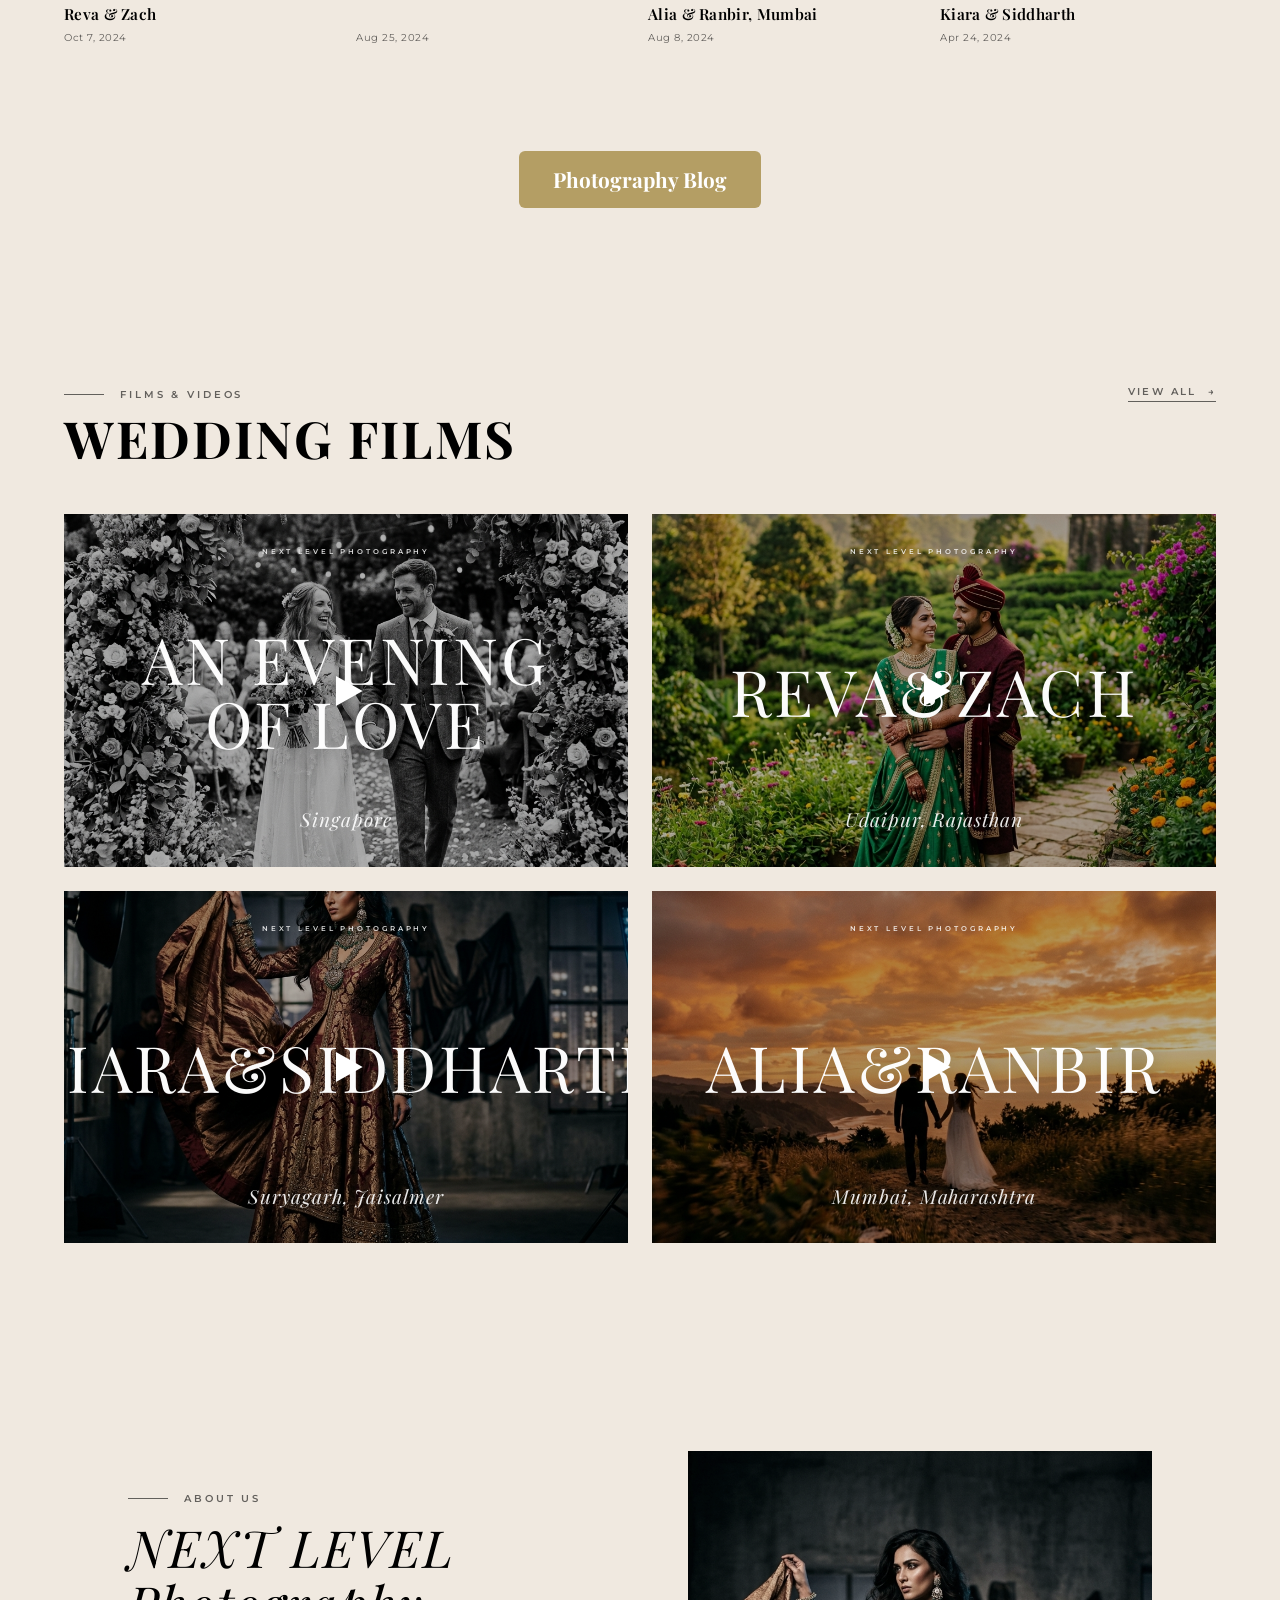
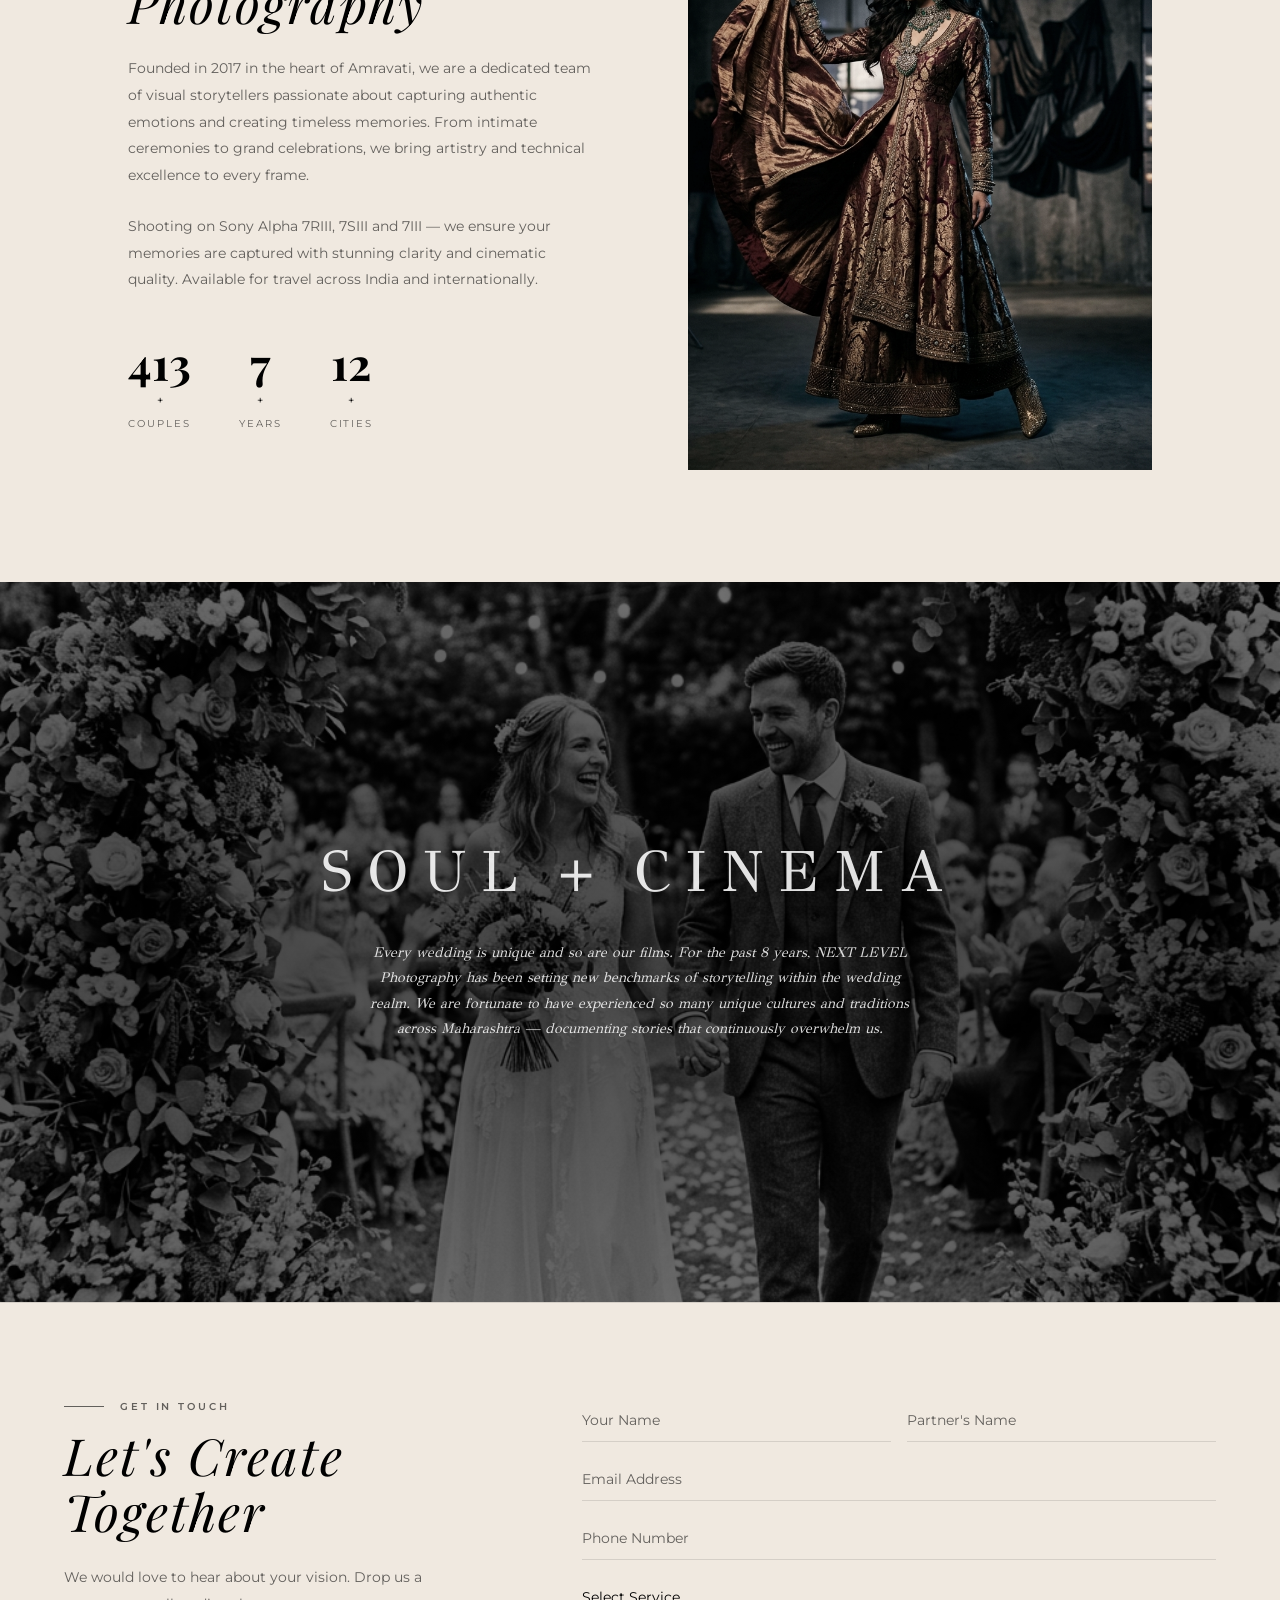
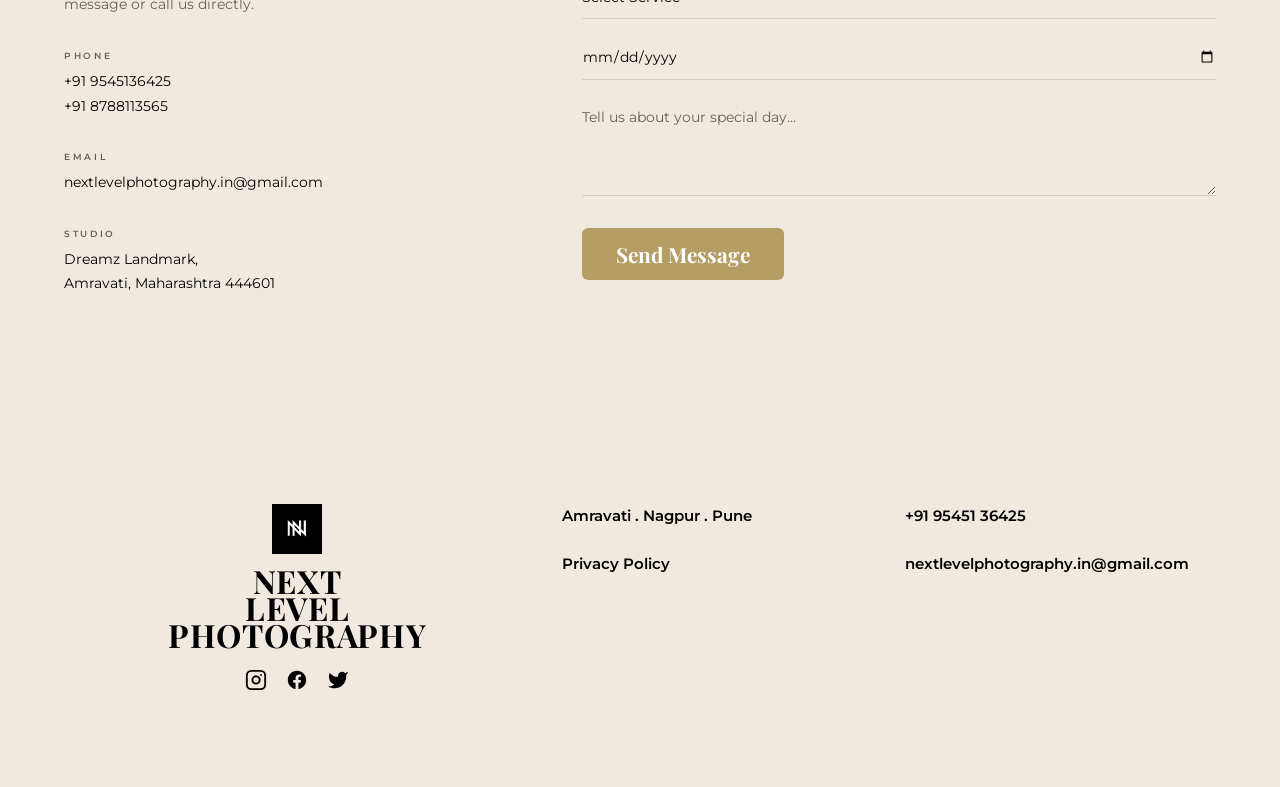
==== commit 1e2bed76: "Update hero image, replace portrait mosaic, and disable hero parallax for better scrolling" ====
--- a/index.html
+++ b/index.html
@@ -79,7 +79,7 @@
   <section class="hero" id="heroSection">
     <div class="hero-media">
       <img
-        src="images/hero_wedding.png"
+        src="images/hero_wedding.jpeg"
         alt="NEXT LEVEL Photography — Wedding"
         class="hero-img"
         id="heroImg"
@@ -106,7 +106,7 @@
 
       <!-- Left photo (Col 1, Row 2) -->
       <div class="intro-left-img js-fade-up d1">
-        <img src="images/mosaic_portrait.png" alt="Bridal portrait" />
+        <img src="images/b1.jpg" alt="Bridal portrait" />
       </div>
 
       <!-- Text Area (Col 2, Row 2) -->
@@ -162,14 +162,14 @@
         <img class="iconic-img" src="images/mosaic_wide.png" alt="" loading="lazy" />
       </div>
       <div class="iconic-cell js-fade-up d1">
-        <img class="iconic-img" src="images/mosaic_portrait.png" alt="" loading="lazy" />
+        <img class="iconic-img" src="images/b1.jpg" alt="" loading="lazy" />
       </div>
       <!-- CENTER TEXT BOX — single image -->
       <div class="iconic-cell iconic-text-box js-fade-up d2">
         <img class="iconic-img" src="images/iconic_text.png" alt="Some of the most iconic wedding images" loading="lazy" />
       </div>
       <div class="iconic-cell js-fade-up d1">
-        <img class="iconic-img" src="images/mosaic_portrait.png" alt="" loading="lazy" />
+        <img class="iconic-img" src="images/b1.jpg" alt="" loading="lazy" />
       </div>
       <div class="iconic-cell js-fade-up d2">
         <img class="iconic-img" src="images/wedding_ceremony.png" alt="" loading="lazy" />
@@ -214,7 +214,7 @@
 
       <a href="post-reva.html" class="portfolio-card js-fade-up">
         <div class="portfolio-thumb">
-          <img src="images/mosaic_portrait.png" alt="Wedding photography" loading="lazy" />
+          <img src="images/b1.jpg" alt="Wedding photography" loading="lazy" />
         </div>
         <p class="portfolio-couple">Reva &amp; Zach</p>
         <p class="portfolio-date">Oct 7, 2024</p>
--- a/style.css
+++ b/style.css
@@ -30,7 +30,7 @@
 
 /* ── Reset ─────────────────────────────────────────────────── */
 *, *::before, *::after { box-sizing: border-box; margin: 0; padding: 0; }
-html { scroll-behavior: smooth; -webkit-font-smoothing: antialiased; }
+html { scroll-behavior: smooth; -webkit-font-smoothing: antialiased; overflow-x: hidden; }
 
 body {
   background: var(--bg);
@@ -310,10 +310,9 @@
 }
 .hero-img {
   width: 100%;
-  height: 110%;          /* extra for parallax travel */
+  height: 100%;
   object-fit: cover;
-  object-position: center center;
-  transform: translateY(0);
+  object-position: center bottom;
   filter: grayscale(15%);
 }
 
@@ -1116,7 +1115,7 @@
     text-align: center;
     padding: 0 2rem;
   }
-  .portfolio-grid { grid-template-columns: repeat(2, 1fr); }
+  .portfolio-grid { grid-template-columns: 1fr; gap: 1.5rem; }
   .portfolio-card:last-child { display: block; }
   .about-inner { grid-template-columns: 1fr; gap: 3rem; }
   .about-img { display: none; }
@@ -1135,7 +1134,7 @@
   .logo-next { font-size: 0.75rem; }
 
   /* Hero */
-  .hero { height: 60vh; }
+  .hero { height: 100vh; height: 100dvh; }
 
   /* Intro */
   .intro-section { padding: 5rem var(--gutter) 3rem; }
@@ -1182,7 +1181,7 @@
 
   /* Portfolio → 2 cols */
   .photography-section { padding: 3rem var(--gutter) 4rem; }
-  .portfolio-grid { grid-template-columns: repeat(2, 1fr); gap: 0.8rem; }
+  .portfolio-grid { grid-template-columns: 1fr; gap: 1.5rem; }
   .portfolio-couple { font-size: 0.85rem; }
   .portfolio-date { font-size: 0.6rem; }
   .portfolio-btn { font-size: 1rem; padding: 10px 24px; }
@@ -1236,7 +1235,7 @@
    ============================================================ */
 @media (max-width: 480px) {
   /* Hero */
-  .hero { height: 50vh; }
+  .hero { height: 100vh; height: 100dvh; }
   .hero-scroll-cue { display: none; }
 
   /* Intro heading even smaller */
@@ -1244,7 +1243,7 @@
   .intro-script { font-size: clamp(1.1rem, 4.5vw, 1.5rem); }
 
   /* Portfolio → still 2 cols but tighter */
-  .portfolio-grid { grid-template-columns: 1fr 1fr; gap: 0.5rem; }
+  .portfolio-grid { grid-template-columns: 1fr; gap: 1.2rem; }
   .portfolio-thumb { margin-bottom: 0.5rem; }
   .portfolio-couple { font-size: 0.75rem; }
   .portfolio-date { font-size: 0.55rem; }
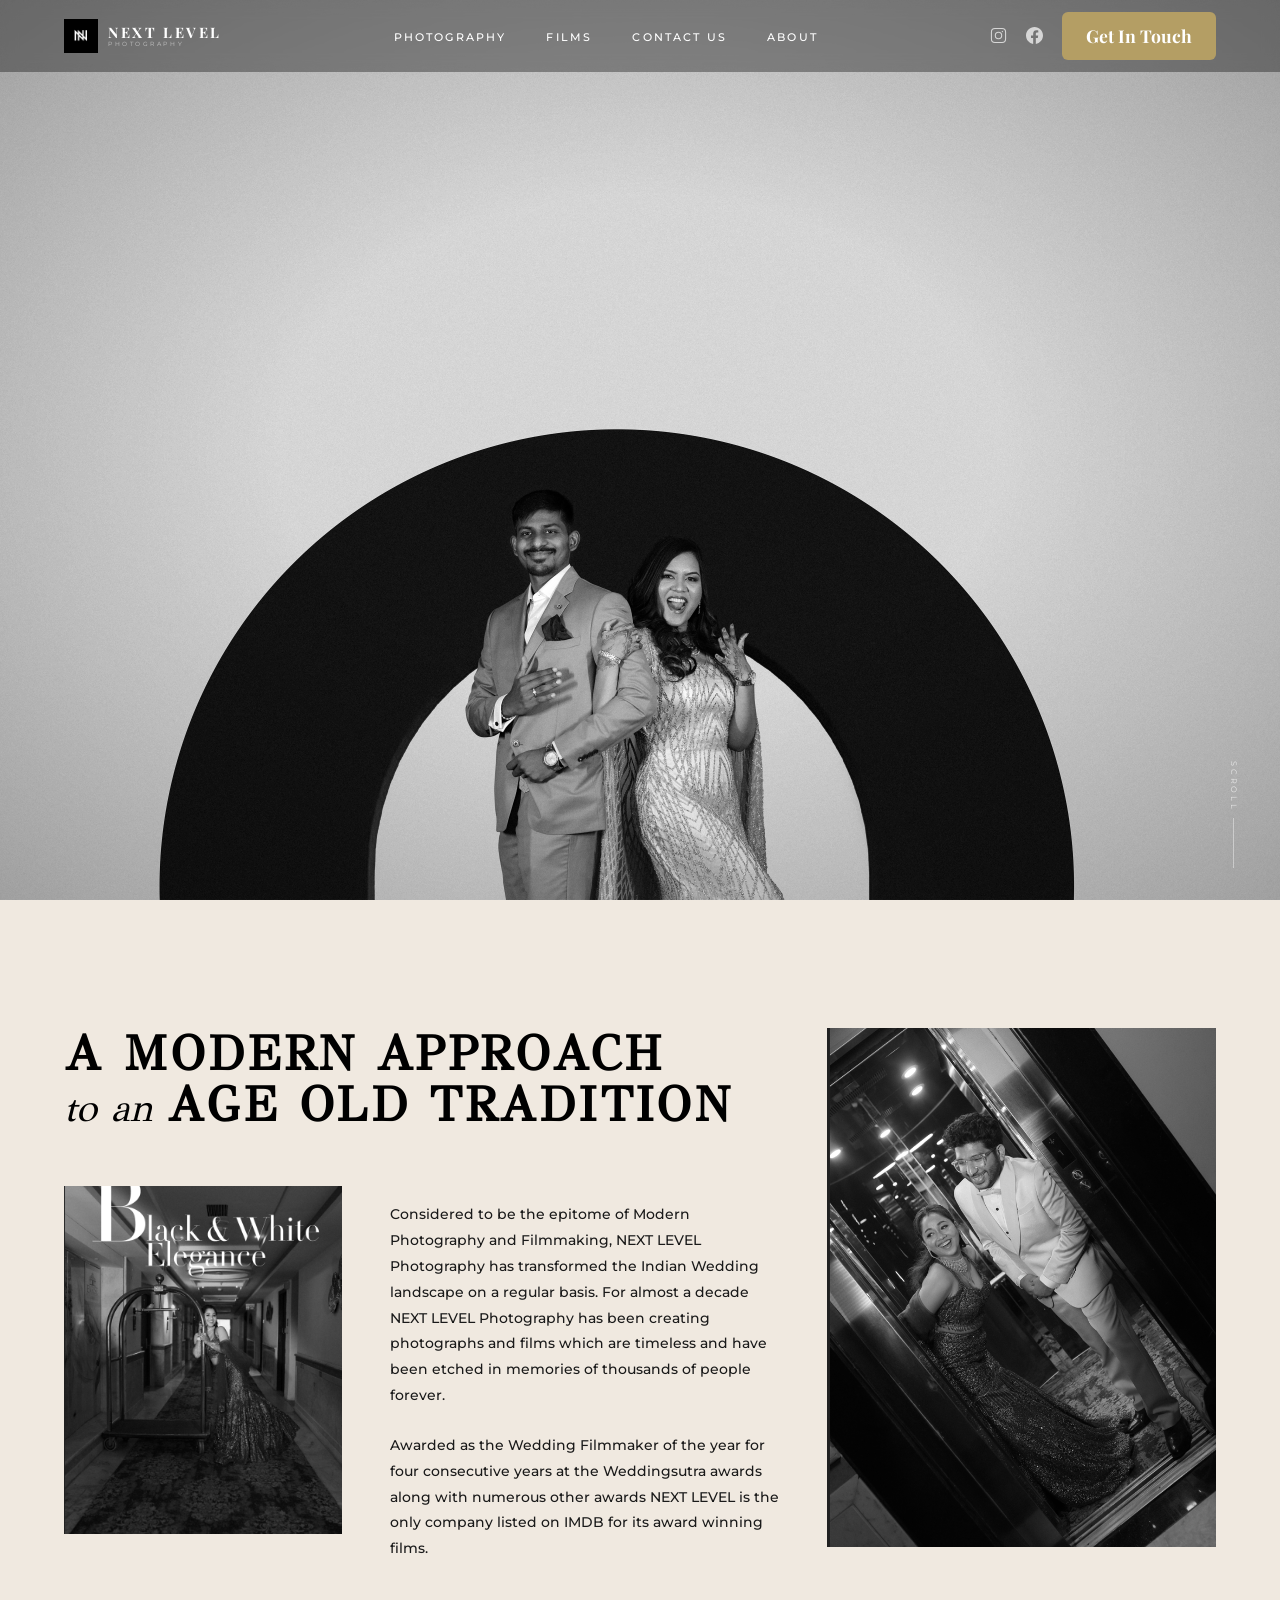
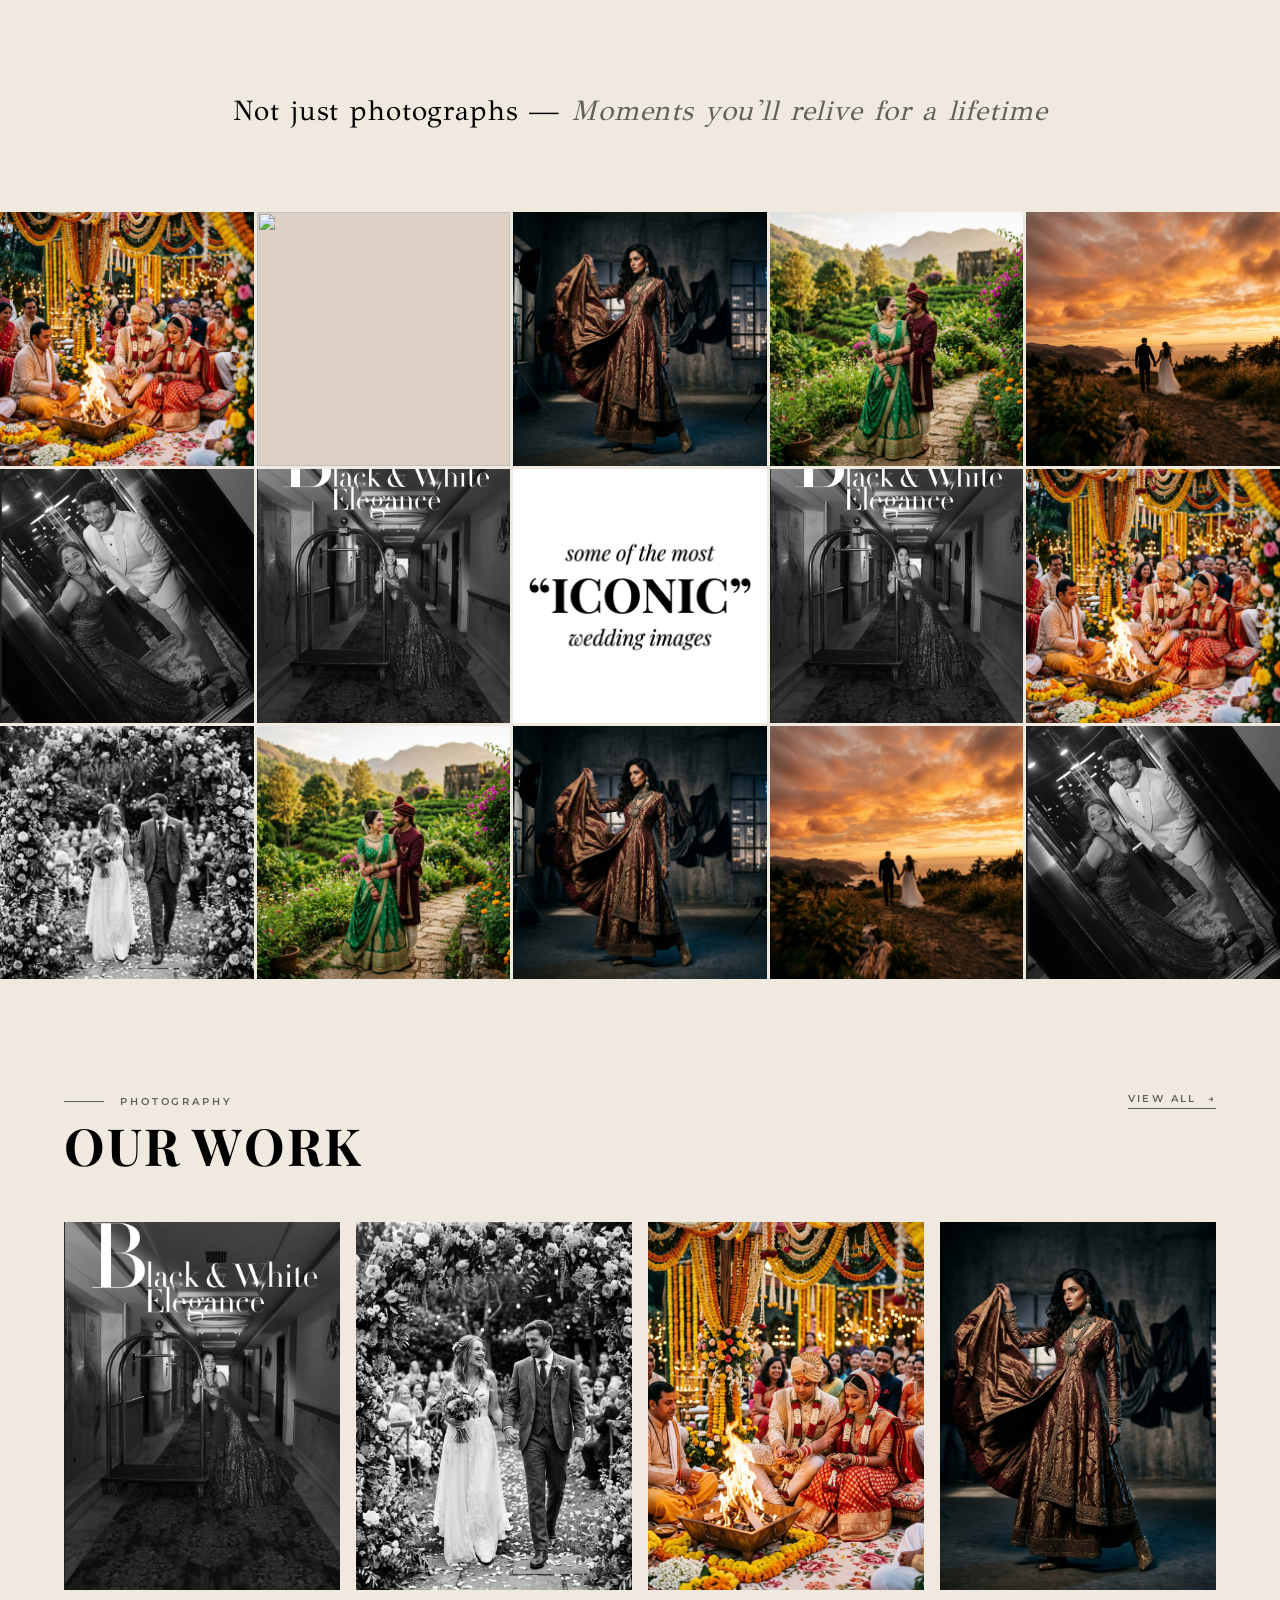
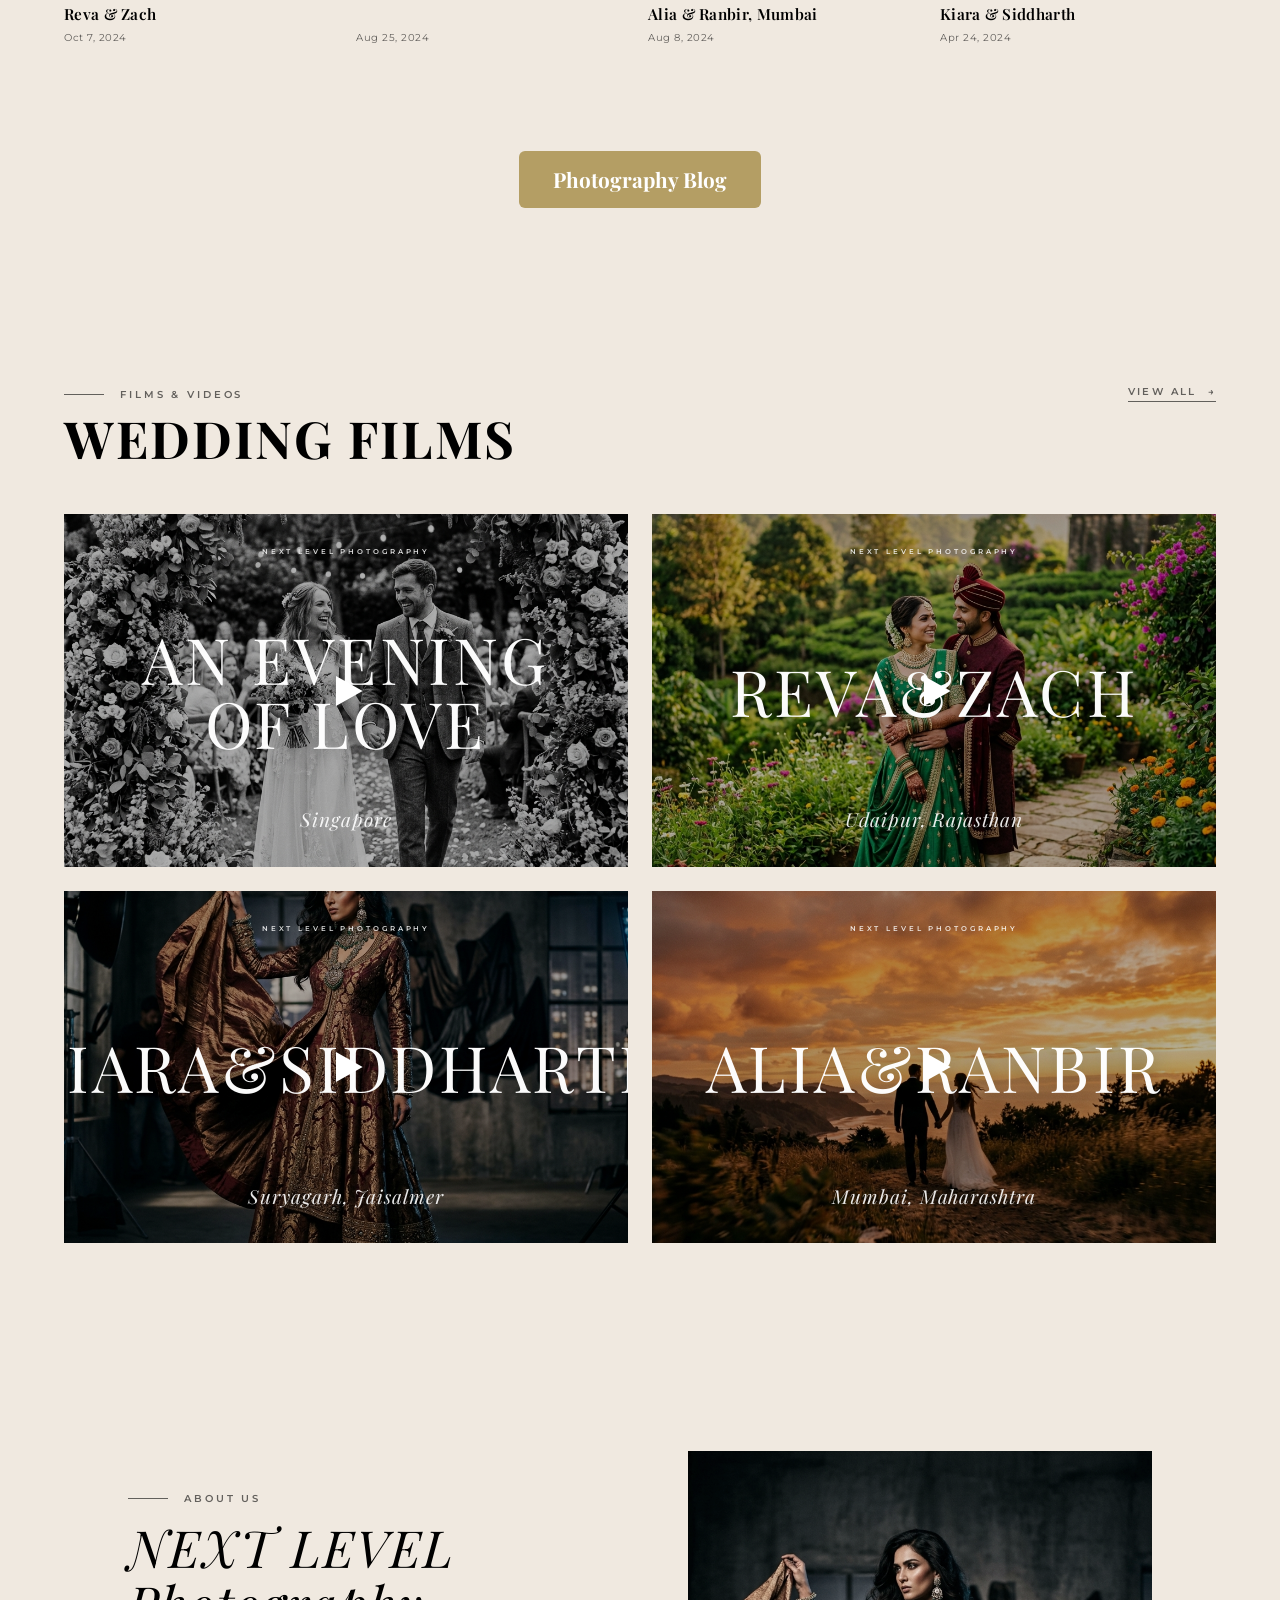
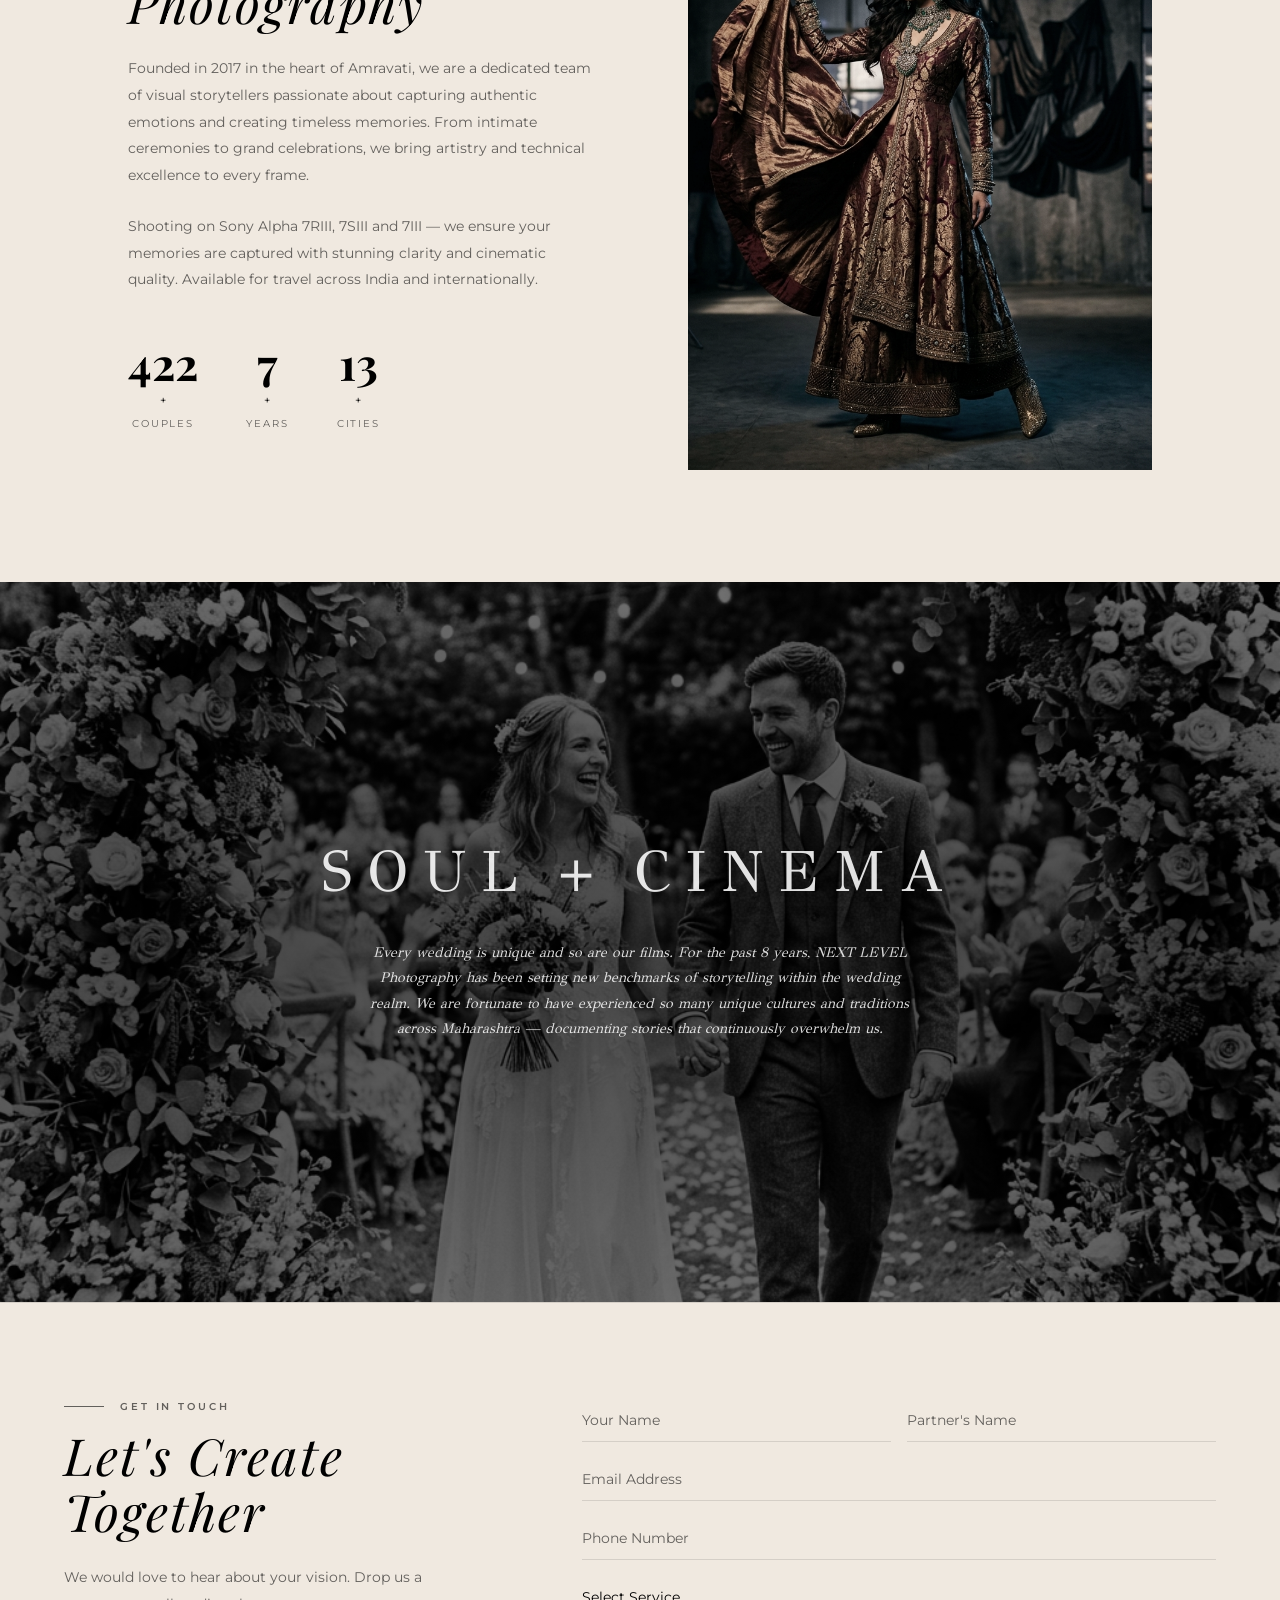
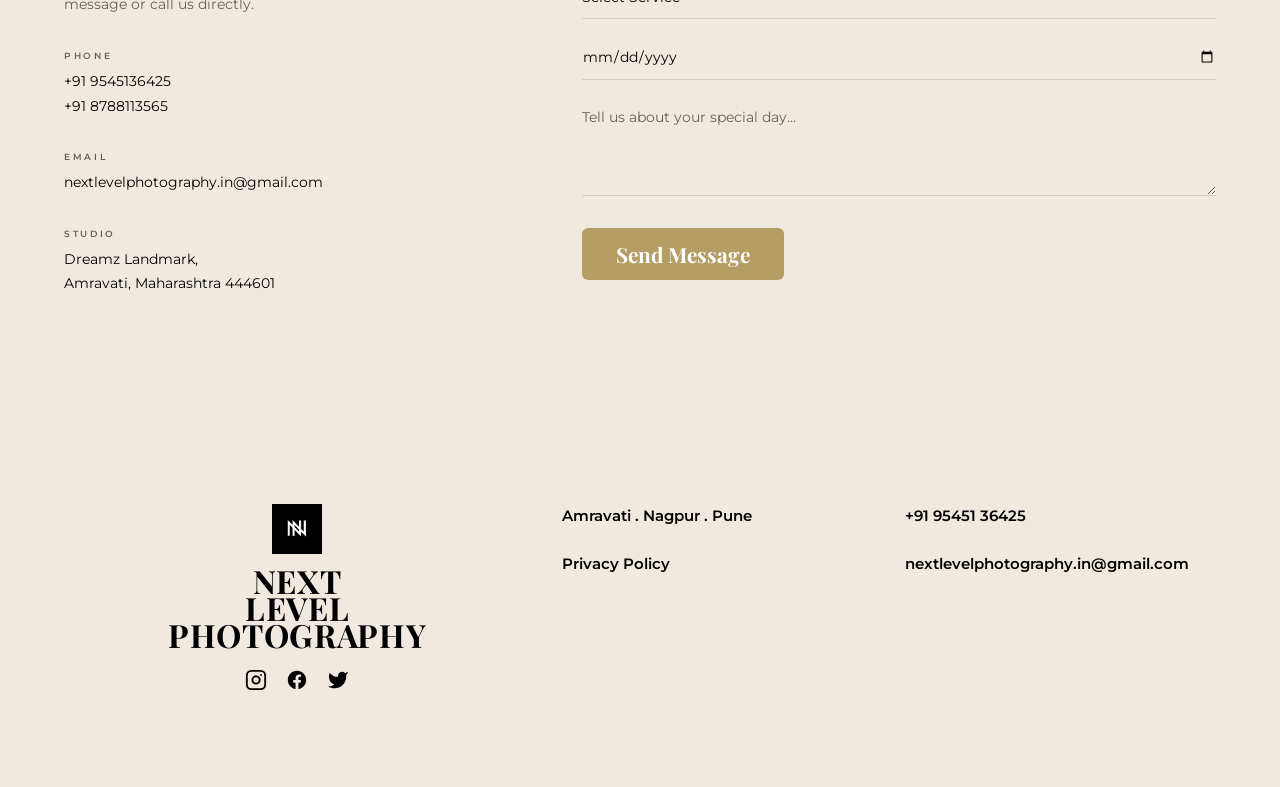
==== commit 7283428b: "Replace mosaic_wide image with b2.png" ====
--- a/index.html
+++ b/index.html
@@ -121,7 +121,7 @@
 
       <!-- Right photo (Col 3, Row 1 & 2) -->
       <div class="intro-right-img js-fade-up d3">
-        <img src="images/mosaic_wide.png" alt="Wedding destination" />
+        <img src="images/b2.png" alt="Wedding destination" />
       </div>
 
     </div>
@@ -159,7 +159,7 @@
 
       <!-- Row 2 — 2 images | TEXT BOX | 2 images -->
       <div class="iconic-cell js-fade-up">
-        <img class="iconic-img" src="images/mosaic_wide.png" alt="" loading="lazy" />
+        <img class="iconic-img" src="images/b2.png" alt="" loading="lazy" />
       </div>
       <div class="iconic-cell js-fade-up d1">
         <img class="iconic-img" src="images/b1.jpg" alt="" loading="lazy" />
@@ -189,7 +189,7 @@
         <img class="iconic-img" src="images/films.png" alt="" loading="lazy" />
       </div>
       <div class="iconic-cell js-fade-up d2">
-        <img class="iconic-img" src="images/mosaic_wide.png" alt="" loading="lazy" />
+        <img class="iconic-img" src="images/b2.png" alt="" loading="lazy" />
       </div>
 
     </div>
